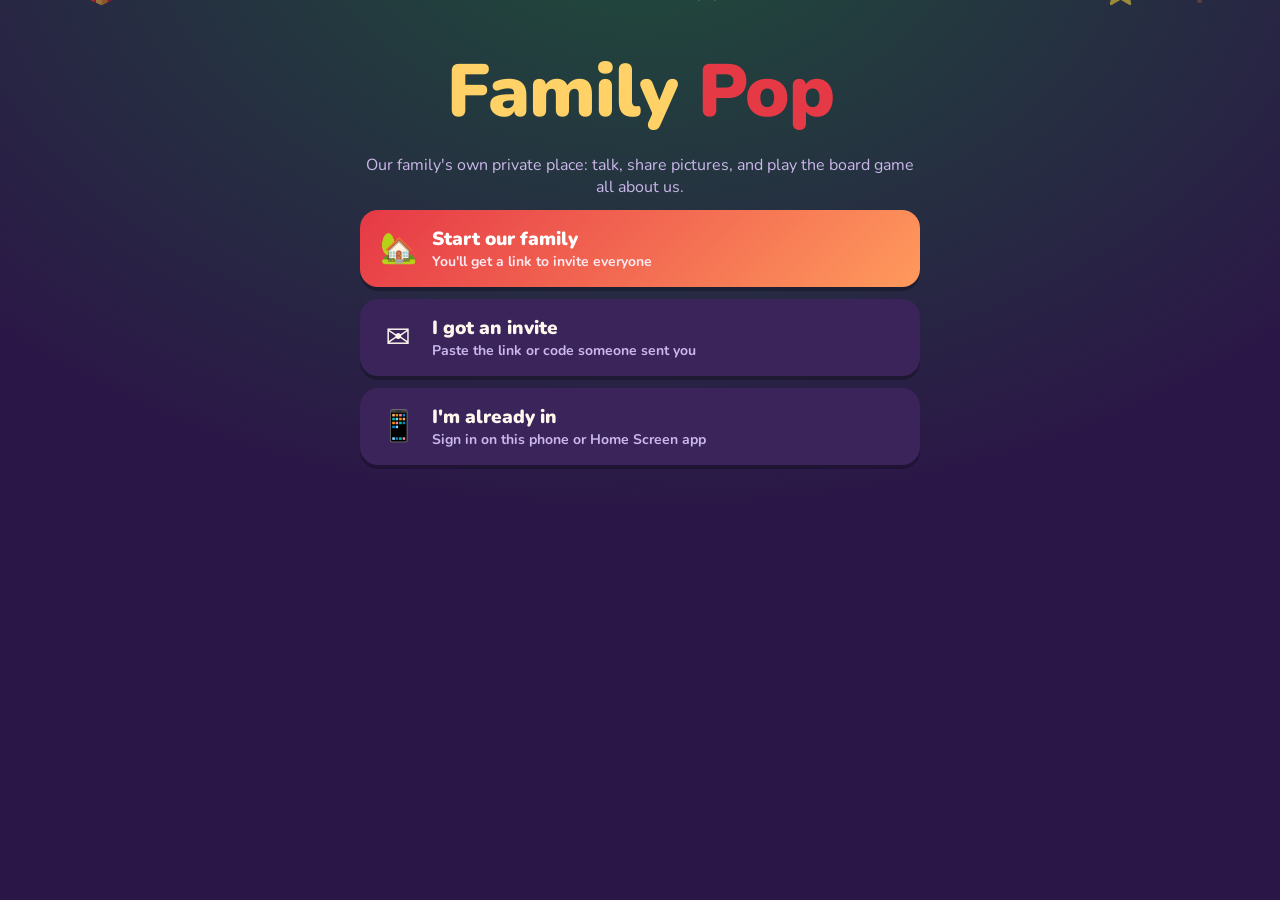
==== docs/index.html @ 68aac0bb "Old photo fixer: gentler color correction, white balance, spots yellowed black & white prints, B&W s" ====
<!doctype html>
<html lang="en">
<head>
<meta charset="utf-8">
<meta name="viewport" content="width=device-width,initial-scale=1,viewport-fit=cover,user-scalable=no">
<meta name="theme-color" content="#2b1747">
<meta name="apple-mobile-web-app-capable" content="yes">
<meta name="apple-mobile-web-app-status-bar-style" content="black-translucent">
<meta name="apple-mobile-web-app-title" content="Family Pop">
<title>Family Pop</title>
<link rel="apple-touch-icon" href="apple-touch-icon.png">
<link rel="manifest" href="manifest.json">
<link rel="stylesheet" href="https://fonts.googleapis.com/css2?family=Nunito:wght@600;800;900&display=swap">
<style>
/* Layout: phone app — screens above a fixed bottom tab bar; the board game is a 7x7 ring with the bubble stage in the middle */
:root{
  --bg:#2b1747; --bg2:#3d2266; --card:#47297a; --card2:#5a3596; --ink:#fff7ee; --dim:#cbb8ea; --line:rgba(255,255,255,.12);
  --pop:#ff5d9e; --teal:#3fd6c6; --sun:#ffc23d; --good:#43d17a; --bad:#ff5a5a;
  --sq:#fff4e6; --sqInk:#2b1747;
  --gTownA:#4fb3ff; --gFamA:#ff8a3d; --gTownB:#8f6bff; --gFamB:#ff5d9e; --gHome:#43d17a;
  --font:"Nunito",ui-rounded,system-ui,sans-serif; --navH:64px; color-scheme:dark;
}
*{box-sizing:border-box;-webkit-tap-highlight-color:transparent}
html,body{margin:0;height:100%;background:var(--bg);color:var(--ink);font-family:var(--font);overflow:hidden}
body{background:radial-gradient(900px 600px at 50% -10%,var(--bg2),var(--bg));-webkit-user-select:none;user-select:none}
button{font:inherit;color:inherit;border:0;cursor:pointer}
input,textarea,select{font:inherit;color:var(--ink);background:rgba(0,0,0,.25);border:2px solid var(--line);border-radius:12px;padding:12px;width:100%;font-size:17px;-webkit-user-select:text;user-select:text}
textarea{resize:vertical;min-height:70px}
input:focus,textarea:focus,select:focus{outline:3px solid var(--teal);outline-offset:1px}
.screen{position:absolute;inset:0;display:none;flex-direction:column;align-items:center;overflow-y:auto;-webkit-overflow-scrolling:touch;
  padding:max(14px,env(safe-area-inset-top)) 14px calc(var(--navH) + max(14px,env(safe-area-inset-bottom)))}
.screen.on{display:flex}
.screen.nonav{padding-bottom:max(16px,env(safe-area-inset-bottom))}
.wrap{width:100%;max-width:560px;display:flex;flex-direction:column;gap:12px}
h1,h2,h3{margin:0;line-height:1.15}
.title{font-size:26px;font-weight:900;display:flex;align-items:center;justify-content:space-between;gap:8px}
.title small{font-size:14px;color:var(--dim);font-weight:800}
.logo{font-size:clamp(46px,14vw,74px);font-weight:900;text-align:center;letter-spacing:-1px;margin-top:3vh}
.logo .f{color:var(--sun)} .logo .p{color:var(--pop);display:inline-block;animation:bob 2.4s ease-in-out infinite}
@keyframes bob{50%{transform:translateY(-6px) rotate(-3deg)}}
.tag{text-align:center;color:var(--dim)}
.big{width:100%;display:flex;align-items:center;gap:14px;text-align:left;background:var(--card);border-radius:18px;padding:16px 18px;font-weight:900;font-size:19px;box-shadow:0 4px 0 rgba(0,0,0,.25)}
.big .ico{font-size:30px;width:40px;text-align:center}
.big small{display:block;font-weight:700;color:var(--dim);font-size:14px}
.big.main{background:linear-gradient(135deg,var(--pop),#ff9a5d);color:#fff} .big.main small{color:#ffe9f1}
.btn{width:100%;padding:15px;border-radius:16px;font-weight:900;font-size:18px;background:linear-gradient(135deg,var(--pop),#ff9a5d);color:#fff;box-shadow:0 4px 0 rgba(0,0,0,.25)}
.btn.ghost{background:var(--card);color:var(--ink)}
.btn.small{padding:9px 14px;font-size:15px;width:auto;box-shadow:none}
.btn:disabled{opacity:.45}
.btn:active,.big:active{transform:translateY(2px)}
.card{background:var(--card);border-radius:18px;padding:14px 16px}
.card h3{font-size:13px;letter-spacing:.08em;text-transform:uppercase;color:var(--dim);margin-bottom:8px}
.dim{color:var(--dim)} .small{font-size:14px}
.row{display:flex;gap:10px;flex-wrap:wrap;align-items:center}
label.f{display:flex;flex-direction:column;gap:6px;font-weight:800;text-align:left}
label.f small{color:var(--dim);font-weight:700}
.chk{display:flex;align-items:flex-start;gap:10px;font-weight:800;text-align:left}
.chk input{width:24px;height:24px;flex:none;margin-top:2px}
.pieces{display:grid;grid-template-columns:repeat(6,1fr);gap:8px}
.pieces button{font-size:28px;background:rgba(0,0,0,.2);border-radius:12px;padding:8px 0;border:2px solid transparent;position:relative}
.pieces button.on{border-color:var(--sun);background:rgba(255,194,61,.18)}
.pieces button.lock{opacity:.35}
.badge[hidden]{display:none!important}
.badge{display:inline-grid;place-items:center;min-width:20px;height:20px;padding:0 6px;border-radius:99px;background:var(--pop);color:#fff;font-size:12px;font-weight:900}

/* bottom tabs */
.nav{position:fixed;left:0;right:0;bottom:0;z-index:30;display:none;background:rgba(28,15,48,.96);border-top:1px solid var(--line);
  padding:6px 4px max(6px,env(safe-area-inset-bottom));justify-content:space-around;-webkit-backdrop-filter:blur(10px);backdrop-filter:blur(10px)}
.nav.on{display:flex}
.nav button{background:none;display:flex;flex-direction:column;align-items:center;gap:1px;font-size:11px;font-weight:900;color:var(--dim);padding:4px 6px;position:relative;min-width:52px}
.nav button .i{font-size:22px;line-height:1.1}
.nav button.on{color:var(--sun)}
.nav button .badge{position:absolute;top:-2px;right:2px;height:17px;min-width:17px;font-size:11px}

/* feed */
.compose{display:flex;flex-direction:column;gap:8px}
.post{background:var(--card);border-radius:18px;padding:12px 14px;display:flex;flex-direction:column;gap:8px}
.bday{background:linear-gradient(135deg,#ff5d9e,#ffc23d);color:#2b1747;border-radius:18px;padding:14px 16px;display:flex;flex-direction:column;gap:8px;text-align:center;box-shadow:0 6px 18px rgba(0,0,0,.3)}
.bday b{font-size:22px}
.bday .row{justify-content:center}
.bday .btn{background:#2b1747;color:#fff}
.overlay{position:fixed;inset:0;z-index:55;background:var(--bg);display:none;flex-direction:column}
.overlay.on{display:flex}
.overlay .bar{display:flex;align-items:center;gap:10px;padding:max(10px,env(safe-area-inset-top)) 12px 10px;background:var(--bg2)}
.overlay .bar b{flex:1;font-size:18px}
#mapEl{flex:1}
#bookView{overflow-y:auto;background:#fffaf2;color:#2b1747}
#bookView .bar{color:var(--ink);position:sticky;top:0;z-index:2}
#bookBody{max-width:760px;margin:0 auto;padding:16px}
.bk{padding:22px 4px;border-bottom:2px dashed #e7d9c5;page-break-inside:avoid}
.bk h1{font-size:46px;margin:6px 0} .bk h2{font-size:26px;margin-bottom:10px}
.bk.cover{text-align:center;padding:60px 0;page-break-after:always}
.bk p{line-height:1.5;margin:6px 0}
.bkgrid{display:grid;grid-template-columns:repeat(auto-fill,minmax(130px,1fr));gap:12px;text-align:center}
.bkpics{display:grid;grid-template-columns:repeat(auto-fill,minmax(220px,1fr));gap:14px}
.bkpics figure{margin:0;page-break-inside:avoid}.bkpics img{width:100%;aspect-ratio:4/3;object-fit:cover;border-radius:10px}.bkpics figcaption{font-size:14px;margin-top:4px}
#bookView .dim{color:#7a6a8e}
@media print{body>*:not(#bookView){display:none!important}#bookView{position:static;display:block!important;overflow:visible}#bookView .bar{display:none}html,body{overflow:visible;height:auto;background:#fff}}
#holidayFx{position:fixed;inset:0;pointer-events:none;z-index:1;overflow:hidden}
#holidayFx span{position:absolute;top:-30px;animation:fall 14s linear infinite;opacity:.55}
@keyframes fall{to{transform:translateY(110vh) rotate(360deg)}}
body[data-holiday="xmas"]{--pop:#e63946;--sun:#ffd166;--teal:#52b788;--card:#3a2459;--bg2:#1f4d3a}
body[data-holiday="thanks"]{--pop:#e07a2e;--sun:#ffc23d;--bg2:#5a3a1f}
body[data-holiday="fall"]{--pop:#ff7a1a;--bg2:#3d1f4d}
.daily{background:var(--card);border:2px solid var(--teal);border-radius:18px;padding:14px 16px;display:flex;flex-direction:column;gap:8px}
.daily .ans button{padding:11px;font-size:16px}
.mem{background:var(--card);border-radius:18px;padding:12px 14px;display:flex;flex-direction:column;gap:8px}
.champ{background:linear-gradient(135deg,#ffc23d,#ff8a3d);color:#2b1747;border-radius:18px;padding:12px 14px;display:flex;align-items:center;gap:12px;font-weight:900}
.champ .p{font-size:40px}
.grid{display:grid;grid-template-columns:repeat(auto-fill,minmax(110px,1fr));gap:4px}
.grid img{width:100%;aspect-ratio:1;object-fit:cover;border-radius:10px}
audio{width:220px;max-width:100%}
.rec{background:var(--bad)!important;animation:pulse 1s infinite}
@keyframes pulse{50%{opacity:.6}}
.kid{font-size:64px;background:var(--card);border-radius:22px;padding:14px 0}
.code{-webkit-user-select:all;user-select:all;letter-spacing:6px;font-size:40px;font-weight:900;color:var(--sun);text-align:center}
.soon{background:rgba(255,194,61,.15);border:2px dashed var(--sun);border-radius:14px;padding:10px 12px;font-weight:800;text-align:center}
.post.sys{background:rgba(255,255,255,.06);font-weight:800;color:var(--dim);font-size:15px}
.who{display:flex;align-items:center;gap:8px;font-weight:900}
.who .pc{font-size:24px}
.who small{color:var(--dim);font-weight:700;font-size:12px}
.post img.ph,.msg img.ph{width:100%;border-radius:14px;max-height:60vh;object-fit:cover;background:rgba(0,0,0,.2)}
.post .text{white-space:pre-wrap;word-break:break-word;line-height:1.4;-webkit-user-select:text;user-select:text}
.acts{display:flex;gap:6px;flex-wrap:wrap}
.acts button{background:rgba(0,0,0,.22);border-radius:99px;padding:7px 12px;font-weight:900;font-size:14px}
.acts button.on{background:rgba(255,93,158,.3)}
.cmts{display:flex;flex-direction:column;gap:4px;font-size:14px}
.cmts div{background:rgba(0,0,0,.18);border-radius:10px;padding:6px 10px}

/* chat */
#chat{padding-bottom:0}
.rooms{display:flex;gap:6px;overflow-x:auto;width:100%;max-width:560px;padding-bottom:6px;flex:none}
.rooms button{flex:none;background:var(--card);border-radius:99px;padding:8px 12px;font-weight:900;font-size:14px;display:flex;align-items:center;gap:6px}
.rooms button.on{background:var(--pop);color:#fff}
.msgs{flex:1;width:100%;max-width:560px;overflow-y:auto;display:flex;flex-direction:column;gap:6px;padding:6px 2px}
.msg{max-width:82%;align-self:flex-start;display:flex;gap:6px;align-items:flex-end}
.msg .bub2{background:var(--card);border-radius:16px 16px 16px 4px;padding:8px 12px;-webkit-user-select:text;user-select:text;word-break:break-word;white-space:pre-wrap}
.msg.me{align-self:flex-end;flex-direction:row-reverse}
.msg.me .bub2{background:linear-gradient(135deg,var(--pop),#ff7a8a);border-radius:16px 16px 4px 16px}
.msg .nm{font-size:11px;color:var(--dim);font-weight:900;margin-bottom:2px}
.msg .pc{font-size:20px}
.chatbar{width:100%;max-width:560px;display:flex;gap:6px;align-items:flex-end;padding:8px 0 calc(var(--navH) + max(8px,env(safe-area-inset-bottom)));flex:none}
.chatbar textarea{min-height:44px;max-height:120px;padding:10px 12px;border-radius:22px}
.chatbar button{flex:none;width:46px;height:46px;border-radius:50%;background:var(--card);font-size:20px}
.chatbar button.send{background:var(--pop)}
.tip{font-size:12px;color:var(--dim);text-align:center;padding:2px 8px}

/* board */
#game{padding-top:max(8px,env(safe-area-inset-top))}
.hud{width:100%;max-width:560px;display:flex;align-items:center;justify-content:space-between;gap:8px;margin-bottom:8px}
.pill{background:var(--card);border-radius:99px;padding:7px 12px;font-weight:900;font-size:14px}
.iconbtn{background:var(--card);border-radius:12px;width:40px;height:40px;font-size:18px;display:grid;place-items:center;position:relative}
.boardWrap{width:min(96vw,58vh,560px);aspect-ratio:1;position:relative}
.board{position:absolute;inset:0;display:grid;grid-template-columns:repeat(7,1fr);grid-template-rows:repeat(7,1fr);gap:2px;background:#1c0f30;border-radius:14px;padding:3px}
.sq{background:var(--sq);color:var(--sqInk);border-radius:6px;position:relative;overflow:hidden;display:flex;flex-direction:column;align-items:center;justify-content:center;
  font-size:clamp(7px,1.9vw,10.5px);font-weight:900;text-align:center;line-height:1.05;padding:2px;cursor:pointer}
.sq .band{position:absolute;left:0;right:0;top:0;height:18%}
.sq .ic{font-size:clamp(13px,4vw,22px);line-height:1}
.sq .nm{margin-top:1px;max-height:2.2em;overflow:hidden;word-break:break-word}
.sq.corner{background:#ffe08a}
.sq.photo{background-size:cover;background-position:center;color:#fff;text-shadow:0 1px 3px #000,0 0 6px #000}
.sq .own{position:absolute;bottom:2px;right:2px;font-size:clamp(9px,2.6vw,14px)}
.sq.lit{outline:3px solid var(--sun);outline-offset:-3px;z-index:2}
.toks{position:absolute;left:1px;bottom:0;display:flex;flex-wrap:wrap;font-size:clamp(11px,3.4vw,19px);line-height:1;z-index:3;filter:drop-shadow(0 1px 1px rgba(0,0,0,.6))}
.mid{grid-column:2/7;grid-row:2/7;border-radius:10px;background:radial-gradient(circle at 50% 40%,#5a3596,#2b1747);display:flex;flex-direction:column;align-items:center;justify-content:center;gap:6px;padding:6px;text-align:center;position:relative;overflow:hidden}
.mid .whoT{font-size:clamp(15px,4.4vw,22px);font-weight:900}
.mid .hint{font-size:clamp(12px,3.2vw,15px);color:var(--dim);font-weight:800}
.bubbles{display:flex;align-items:flex-end;justify-content:center;gap:clamp(8px,3vw,18px);margin:4px 0}
.bub{border-radius:50%;display:grid;place-items:center;font-weight:900;color:#fff;cursor:pointer;
  background:radial-gradient(circle at 32% 28%,rgba(255,255,255,.95) 0 10%,rgba(255,255,255,.25) 11% 45%,rgba(255,93,158,.35) 70%,rgba(255,255,255,.5) 100%);
  border:2px solid rgba(255,255,255,.7);box-shadow:0 6px 16px rgba(0,0,0,.35);animation:float 3s ease-in-out infinite;text-shadow:0 1px 3px rgba(0,0,0,.6)}
.bub small{display:block;font-size:.42em;font-weight:800;margin-top:-2px}
.bub:nth-child(2){animation-delay:-1s} .bub:nth-child(3){animation-delay:-2s}
@keyframes float{50%{transform:translateY(-8px)}}
.bub.popped{animation:popOut .35s forwards}
@keyframes popOut{40%{transform:scale(1.25)}100%{transform:scale(1.6);opacity:0}}
.players{width:100%;max-width:560px;display:grid;grid-template-columns:repeat(auto-fill,minmax(120px,1fr));gap:6px;margin-top:8px}
.pl{background:var(--card);border-radius:12px;padding:6px 8px;display:flex;align-items:center;gap:6px;font-weight:900;font-size:13px;border:2px solid transparent;min-width:0}
.pl.cur{border-color:var(--sun)}
.pl .p{font-size:22px} .pl .t{min-width:0;flex:1}
.pl .t div{white-space:nowrap;overflow:hidden;text-overflow:ellipsis}
.pl .c{color:var(--sun)} .pl .fp{font-size:11px;color:var(--teal)}
.log{width:100%;max-width:560px;color:var(--dim);font-size:13px;font-weight:700;text-align:center;min-height:18px;margin-top:6px}
.tapzone{position:relative;width:100%;height:46vh;max-height:340px;background:rgba(0,0,0,.25);border-radius:16px;overflow:hidden}
.tapzone .tb{position:absolute;width:56px;height:56px;border-radius:50%;background:radial-gradient(circle at 32% 28%,#fff 0 12%,rgba(255,93,158,.6) 60%,rgba(255,255,255,.7));border:2px solid #fff;cursor:pointer}

/* popups */
.modal{position:fixed;inset:0;background:rgba(10,4,20,.72);display:none;place-items:center;z-index:50;padding:14px}
.modal.on{display:grid}
.sheet{background:var(--card2);border-radius:22px;padding:18px;width:min(100%,460px);max-height:90vh;overflow-y:auto;display:flex;flex-direction:column;gap:12px;text-align:center;box-shadow:0 20px 50px rgba(0,0,0,.5)}
.sheet h2{font-size:24px}
.cat{display:inline-block;align-self:center;background:rgba(0,0,0,.25);border-radius:99px;padding:5px 12px;font-size:13px;font-weight:900;letter-spacing:.06em;text-transform:uppercase;color:var(--teal)}
.qtext{font-size:21px;font-weight:900;line-height:1.3}
.qphoto{max-width:100%;max-height:36vh;border-radius:14px;align-self:center}
.ans{display:flex;flex-direction:column;gap:8px}
.ans button{background:var(--card);border-radius:14px;padding:14px;font-size:18px;font-weight:900;border:3px solid transparent}
.ans button.right{border-color:var(--good);background:rgba(67,209,122,.25)}
.ans button.wrong{border-color:var(--bad);background:rgba(255,90,90,.2)}
.timer{height:8px;background:rgba(0,0,0,.3);border-radius:9px;overflow:hidden}
.timer i{display:block;height:100%;background:linear-gradient(90deg,var(--sun),var(--pop));width:100%}
.bigmoji{font-size:62px;line-height:1}
.money{font-size:40px;font-weight:900;color:var(--sun)}
.sqphoto{width:100%;max-height:30vh;object-fit:cover;border-radius:14px}
.toast{position:fixed;left:50%;bottom:calc(var(--navH) + 16px);transform:translateX(-50%) translateY(200px);background:#000d;padding:12px 16px;border-radius:14px;font-weight:900;z-index:70;transition:transform .3s;max-width:92vw;text-align:center}
.toast.on{transform:translateX(-50%) translateY(0)}
.particle{position:fixed;width:9px;height:9px;border-radius:50%;pointer-events:none;z-index:80}
.list{display:flex;flex-direction:column;gap:8px}
.li{display:flex;align-items:center;gap:10px;background:var(--card);border-radius:14px;padding:10px 12px;text-align:left}
.li .p{font-size:28px;flex:none}
.li .n{flex:1;min-width:0;font-weight:900}
.li .n small{display:block;color:var(--dim);font-weight:700;font-size:13px}
.li img{width:52px;height:52px;object-fit:cover;border-radius:10px;flex:none}
.shelf{display:grid;grid-template-columns:1fr 1fr;gap:10px}
.game{background:var(--card);border-radius:18px;padding:14px;text-align:left;display:flex;flex-direction:column;gap:4px;min-height:130px}
.game .gi{font-size:40px}
.game b{font-size:17px}
.game small{color:var(--dim);font-weight:700;font-size:13px}
.game .earn{color:var(--sun);font-weight:900;font-size:13px;margin-top:auto}
.frame{position:fixed;inset:0;z-index:60;background:#000;display:none;flex-direction:column}
.frame.on{display:flex}
.frame .bar{display:flex;align-items:center;gap:10px;padding:max(8px,env(safe-area-inset-top)) 10px 8px;background:var(--bg)}
.frame .bar b{flex:1}
.frame iframe{flex:1;border:0;width:100%;background:#000}
.bankbig{text-align:center;padding:18px}
.split{display:grid;grid-template-columns:1fr 1fr;gap:8px}
@media (prefers-reduced-motion:reduce){.bub,.logo .p{animation:none}}
body.big .screen:not(#game) .wrap,body.big #msgs,body.big .chatbar,body.big #modal .sheet{zoom:1.22}
body.big #nav{zoom:1.12}
.post.sys.recap{white-space:pre-line;color:var(--ink);font-size:16px;line-height:1.5}
.post.remember{background:linear-gradient(180deg,rgba(255,214,140,.12),rgba(255,255,255,.04));border:1px solid rgba(255,214,140,.35)}
.post.remember .text{font-weight:800;line-height:1.45}
.hand{display:flex;gap:10px;align-items:flex-start}.hand .t{flex:1;min-width:0}
.tboard .li b{min-width:28px;display:inline-block}
.fix{position:relative;border-radius:14px;overflow:hidden;touch-action:none;user-select:none}.fix img{display:block;width:100%}
.fix .aft{position:absolute;inset:0;overflow:hidden;border-right:3px solid #fff}.fix .aft img{width:auto;height:100%;max-width:none}
.fix .lbl{position:absolute;top:8px;padding:2px 8px;border-radius:8px;background:rgba(0,0,0,.55);color:#fff;font-weight:900;font-size:13px}
</style>
</head>
<body>

<!-- WELCOME (no family on this phone yet) -->
<section class="screen nonav" id="welcome"><div class="wrap">
  <div class="logo"><span class="f">Family</span> <span class="p">Pop</span></div>
  <div class="tag">Our family's own private place: talk, share pictures, and play the board game all about us.</div>
  <div class="card" id="wSignIn" style="display:none;text-align:center;flex-direction:column;gap:10px">
    <b style="font-size:21px">📲 Sign in to Family Pop</b>
    <div>Text this code to anyone in the family:</div>
    <div class="code" id="wDevCode">· · ·</div>
    <button class="btn ghost" id="wDevCopy">📋 Copy code</button>
    <div class="dim small">They open Family Pop → <b>Family</b> → <b>📲 Let a phone in</b>, and type it. This screen will sign you in by itself.</div>
    <details><summary class="small dim">Got a code from Family Pop instead?</summary>
      <input id="wHomeCode" maxlength="10" placeholder="Code" style="text-transform:uppercase;letter-spacing:4px;text-align:center;font-size:24px;margin-top:8px" autocapitalize="characters">
      <button class="btn ghost" id="wHomePaste">📋 Paste code</button><button class="btn" id="wHomeGo">Sign me in</button></details>
  </div>
  <div class="dim small" id="wNewHdr" style="display:none;text-align:center;margin-top:6px">New to Family Pop?</div>
  <button class="big main" id="wStart"><span class="ico">🏡</span><div>Start our family<small>You'll get a link to invite everyone</small></div></button>
  <button class="big" id="wJoin"><span class="ico">✉️</span><div>I got an invite<small>Paste the link or code someone sent you</small></div></button>
  <button class="big" id="wRelink"><span class="ico">📱</span><div>I'm already in<small>Sign in on this phone or Home Screen app</small></div></button>
</div></section>

<!-- WAITING FOR APPROVAL -->
<section class="screen nonav" id="pending"><div class="wrap" style="text-align:center;margin-top:12vh">
  <div class="bigmoji">💐</div><h2 id="pendTitle">Almost in!</h2>
  <div class="dim" id="pendText">Someone in the family needs to say yes first. This page will open by itself when they do.</div>
  <button class="btn ghost" id="pendCheck">Check again</button>
</div></section>

<!-- HOME FEED -->
<section class="screen" id="home"><div class="wrap">
  <div class="title"><span id="famName">Our Family</span><small id="onlineDot"></small></div>
  <div class="card compose">
    <textarea id="postText" placeholder="Share something with the family…" maxlength="2000"></textarea>
    <img id="postPrev" class="sqphoto" hidden alt="">
    <div class="row"><button class="btn small ghost" id="postPhoto">📷 Photos</button><span style="flex:1"></span><button class="btn small" id="postGo">Post</button></div>
  </div>
  <div id="homeScreenBox"></div>
  <div id="alertBox"></div>
  <div id="holidayBox"></div>
  <div id="rememberBox"></div>
  <div id="champBox"></div>
  <div id="bdayBox" class="list"></div>
  <div id="dailyBox"></div>
  <div id="grandmaBox"></div>
  <div id="dinnerBox"></div>
  <div id="memBox"></div>
  <div id="handBox"></div>
  <div id="prayerBox"></div>
  <div id="feed" class="list"></div>
</div></section>

<!-- CHAT -->
<section class="screen" id="chat">
  <div class="rooms" id="rooms"></div>
  <div class="tip" id="chatTip"></div>
  <div class="msgs" id="msgs"></div>
  <div class="chatbar"><button id="chatPhoto" aria-label="Send a photo">📷</button><button id="chatMic" aria-label="Record a voice message">🎤</button><textarea id="chatText" rows="1" placeholder="Message" maxlength="1000"></textarea><button class="send" id="chatSend" aria-label="Send">➤</button></div>
</section>

<!-- PLAY -->
<section class="screen" id="play"><div class="wrap">
  <div class="title">🎲 Family Pop</div>
  <button class="big main" id="pNew"><span class="ico">🫧</span><div>New game<small>On everyone's phones, or pass this phone around</small></div></button>
  <div class="card"><h3>Your games</h3><div class="list" id="gameList"></div></div>
  <div class="card"><h3>📊 Family Feud</h3><div class="dim small" style="margin-bottom:8px">Everybody answers a question, then everyone tries to guess the family's top answers.</div><button class="btn small" id="feudNew">+ New question</button><div class="list" id="feudList" style="margin-top:10px"></div></div>
  <button class="big" id="pKids"><span class="ico">👶</span><div>Grandkids mode<small>Easy picture game for little ones, read out loud</small></div></button>
  <button class="big" id="pHow"><span class="ico">❓</span><div>How to play</div></button>
</div></section>

<!-- GAMES SHELF -->
<section class="screen" id="games"><div class="wrap">
  <div class="title">🕹️ Games <small>Every game pays Pop Bucks</small></div>
  <div id="tourneyBox"></div>
  <div class="shelf" id="shelf"></div>
  <div class="dim small" style="text-align:center">Pop Bucks from games go straight into your family bank, up to a daily limit per game.</div>
</div></section>

<!-- BANK -->
<section class="screen" id="bank"><div class="wrap">
  <div class="title">🏦 Family Bank</div>
  <div class="card bankbig"><div class="dim">Your Pop Bucks</div><div class="money" id="myBucks">0</div><div id="myPasses" class="dim"></div></div>
  <div class="split"><button class="btn" id="bGive">🎁 Give</button><button class="btn ghost" id="bPic">📸 My picture square</button></div>
  <div class="card"><h3>Spend Pop Bucks</h3><div class="list" id="shop"></div></div>
  <div class="card"><h3>Everybody's accounts</h3><div class="list" id="accounts"></div></div>
  <div class="card"><h3>🥇 Champion of the month</h3><div class="dim small" style="margin-bottom:8px">Points for playing, winning, and right answers. The month's champion gets 300 Pop Bucks, their picture welcomes everyone, and a <b>real 3D-printed game piece</b>.</div><div class="list" id="monthList"></div></div>
  <div class="card"><h3>🏆 Bragging rights</h3><div class="list" id="brag"></div></div>
</div></section>

<!-- FAMILY -->
<section class="screen" id="family"><div class="wrap">
  <div class="title">👨‍👩‍👧 Family</div>
  <div id="pendingBox"></div>
  <button class="btn" id="fInvite">✉️ Invite someone</button>
  <div class="split"><button class="btn ghost" id="fMap">🗺️ Family map</button><button class="btn ghost" id="fBook">📖 Our yearbook</button></div>
  <button class="btn ghost" id="fFix">🪄 Fix up an old photo</button>
  <div class="card"><h3>Everyone</h3><div class="list" id="memberList"></div></div>
  <div class="card"><h3>🌳 Mom's family tree</h3><div class="dim small" style="margin-bottom:8px">Mom's side of the family. Everyone can add who they know, and it all turns into "Way Back When" questions.</div><button class="btn small" id="fAddTree">+ Add someone</button><div id="treeImport" style="margin-top:6px"></div><div class="list" id="treeList" style="margin-top:10px"></div></div>
  <div class="card"><h3>🍲 Recipe box</h3><button class="btn small" id="fAddRecipe">+ Add a recipe</button><div class="list" id="recipeList" style="margin-top:10px"></div></div>
  <div class="card"><h3>📖 Family Book</h3><div class="dim small" style="margin-bottom:8px">Memories and photos that turn into game questions.</div><button class="btn small" id="fAddMem">+ Add a memory</button><div class="list" id="bookList" style="margin-top:10px"></div></div>
  <div class="card"><h3>Me</h3><div class="list"><button class="li" id="fEditMe"><span class="p" id="mePiece">🫧</span><span class="n" id="meName">Me<small>Edit my piece and trivia answers</small></span>›</button>
    <button class="li" id="fHomeScreen"><span class="p">📲</span><span class="n">Put Family Pop on my Home Screen<small>Opens like an app, already signed in</small></span>›</button>
    <button class="li" id="fAlerts"><span class="p">🔔</span><span class="n" id="fAlertsTxt">Phone alerts<small>Off</small></span>›</button>
    <button class="li" id="fBig"><span class="p">🔍</span><span class="n" id="fBigTxt">Bigger text<small>Off</small></span>›</button>
    <button class="li" id="fLetIn"><span class="p">📲</span><span class="n">Let a phone in<small>Someone sees a sign-in code? Type it here</small></span>›</button>
    <button class="li" id="fRelink"><span class="p">📱</span><span class="n">Use Family Pop on another phone<small>Get a one-time code</small></span>›</button></div></div>
  <div class="card" id="adminCard"><h3>Family settings</h3><label class="chk"><input type="checkbox" id="setApproval"> <span>New people need a yes first<br><small class="dim">From someone marked as an approver below</small></span></label>
    <button class="btn small ghost" id="fNewCode" style="margin-top:10px">Make a new invite link (old ones stop working)</button></div>
</div></section>

<!-- BOARD GAME -->
<section class="screen nonav" id="game">
  <div class="hud">
    <button class="iconbtn" id="gMenu" aria-label="Menu">☰</button>
    <div class="pill" id="roundPill">Round 1</div>
    <div class="pill" id="potPill">🥧 0</div>
    <button class="iconbtn" id="gChat" aria-label="Chat">💬<span class="badge" id="gChatBadge" style="position:absolute;top:-4px;right:-4px;display:none">!</span></button>
  </div>
  <div class="boardWrap"><div class="board" id="board"></div></div>
  <div class="players" id="players"></div>
  <div class="log" id="log"></div>
</section>

<div id="holidayFx" aria-hidden="true"></div>
<div class="overlay" id="mapView"><div class="bar"><button class="btn small ghost" id="mapClose">✕ Back</button><b>🗺️ Where our family comes from</b></div><div id="mapEl"></div></div>
<div class="overlay" id="bookView"><div class="bar"><button class="btn small ghost" id="bookClose">✕ Back</button><b>📖 Our yearbook</b><button class="btn small" id="bookPrint">🖨️ Print or save PDF</button></div><div id="bookBody"></div></div>
<nav class="nav" id="nav">
  <button data-t="home" class="on"><span class="i">🏠</span>Home<span class="badge" id="nbHome" hidden></span></button>
  <button data-t="chat"><span class="i">💬</span>Chat<span class="badge" id="nbChat" hidden></span></button>
  <button data-t="play"><span class="i">🎲</span>Play<span class="badge" id="nbPlay" hidden></span></button>
  <button data-t="games"><span class="i">🕹️</span>Games</button>
  <button data-t="bank"><span class="i">🏦</span>Bank</button>
  <button data-t="family"><span class="i">👨‍👩‍👧</span>Family<span class="badge" id="nbFam" hidden></span></button>
</nav>

<div class="frame" id="frame"><div class="bar"><button class="btn small ghost" id="frameClose">✕ Back to Family Pop</button><b id="frameTitle"></b><span class="pill" id="frameEarn">🫧 +0</span></div><iframe id="frameIf" title="Game" allow="autoplay; fullscreen"></iframe></div>
<div class="modal" id="modal"><div class="sheet" id="sheet"></div></div>
<div class="toast" id="toast"></div>

<script>
(()=>{
"use strict";
const API="https://family-pop.henryai.workers.dev/api";
const $=s=>document.querySelector(s), $$=s=>[...document.querySelectorAll(s)];
const wait=ms=>new Promise(r=>setTimeout(r,ms));
const esc=s=>String(s==null?"":s).replace(/[&<>"]/g,c=>({"&":"&amp;","<":"&lt;",">":"&gt;",'"':"&quot;"}[c]));
const rnd=a=>a[Math.floor(Math.random()*a.length)];
const shuffle=a=>{a=a.slice();for(let i=a.length-1;i>0;i--){const j=Math.floor(Math.random()*(i+1));[a[i],a[j]]=[a[j],a[i]]}return a};
const ls={get(k,d){try{const v=localStorage.getItem("fp2_"+k);return v==null?d:JSON.parse(v)}catch(e){return d}},set(k,v){try{localStorage.setItem("fp2_"+k,JSON.stringify(v))}catch(e){}}};
const ago=ts=>{const s=(Date.now()-ts)/1000;if(s<60)return"just now";if(s<3600)return Math.floor(s/60)+"m ago";if(s<86400)return Math.floor(s/3600)+"h ago";return new Date(ts).toLocaleDateString(undefined,{month:"short",day:"numeric"})};

/* ================= session + server ================= */
let SES=ls.get("session",null);   // {fid,memberId,token}
let S=null;                        // latest family snapshot
async function api(path,body){
  const r=await fetch(API+path,{method:body?"POST":"GET",headers:Object.assign({"content-type":"application/json"},SES?{"x-fp-token":SES.token}:{}),body:body?JSON.stringify(body):undefined});
  let d={};try{d=await r.json()}catch(e){}
  if(!r.ok){const err=new Error(d.error||"Something went wrong. Check your internet.");err.status=r.status;throw err}
  return d;
}
const act=(action,extra)=>api(`/f/${SES.fid}/do`,Object.assign({action},extra||{}));
const photoURL=id=>id?`${API}/f/${SES.fid}/photo/${id}?t=${SES.token}`:"";
const meId=()=>SES&&SES.memberId;
const mem=id=>S&&S.members.find(m=>m.id===id);
let refreshT=null;
async function refresh(){
  try{const d=await api(`/f/${SES.fid}/me`);S=d;ls.set("cache",d);
    if(d.pending){showScreen("pending");$("#pendTitle").textContent=`Almost in, ${d.me.name}!`;return}
    renderAll();
  }catch(e){if(e.status===401){toast("This phone isn't in the family anymore");ls.set("session",null);SES=null;showScreen("welcome")}else if(!S)toast(e.message)}
}
const refreshSoon=()=>{clearTimeout(refreshT);refreshT=setTimeout(refresh,250)};
let WS=null,wsTries=0;
function connect(){
  if(!SES)return;try{WS&&WS.close()}catch(e){}
  WS=new WebSocket(API.replace("https","wss")+`/f/${SES.fid}/ws?t=${SES.token}`);
  WS.onopen=()=>{wsTries=0;$("#onlineDot").textContent="● live"};
  WS.onclose=()=>{$("#onlineDot").textContent="";setTimeout(connect,Math.min(30000,1000*2**(wsTries++)))};
  WS.onmessage=e=>{if(e.data==="pong")return;let m;try{m=JSON.parse(e.data)}catch(x){return}
    if(m.type==="chat"&&S){S.chat.push(m.data);renderChat(true);if(GAME&&$("#game").classList.contains("on")&&m.data.from!==meId())$("#gChatBadge").style.display="";if(m.data.from!==meId())buzz(10)}
    else if(m.type==="game"){onGameEvent(m.data);refreshSoon()}
    else if(m.type==="pending"){toast(`${m.data.piece} ${esc(m.data.name)} wants to join. Check Family.`);refreshSoon()}
    else refreshSoon()};
}
setInterval(()=>{try{WS&&WS.readyState===1&&WS.send("ping")}catch(e){}},25000);
document.addEventListener("visibilitychange",()=>{if(!document.hidden&&SES){refresh();if(!WS||WS.readyState>1)connect()}});

/* ================= little helpers ================= */
let AC;function tone(f,d=.08,type="sine",v=.12,when=0){try{AC=AC||new (window.AudioContext||window.webkitAudioContext)();if(AC.state==="suspended")AC.resume();
  const o=AC.createOscillator(),g=AC.createGain(),t=AC.currentTime+when;o.type=type;o.frequency.setValueAtTime(f,t);g.gain.setValueAtTime(v,t);
  g.gain.exponentialRampToValueAtTime(.001,t+d);o.connect(g).connect(AC.destination);o.start(t);o.stop(t+d+.02)}catch(e){}}
const sfx={pop:()=>{tone(900,.12,"sine",.3);for(let i=0;i<8;i++)tone(900+Math.random()*1400,.03,"square",.04,.08+Math.random()*.25)},step:i=>tone(420+i*30,.05,"triangle",.07),
  right:()=>[523,659,784,1046].forEach((f,i)=>tone(f,.14,"triangle",.12,i*.07)),wrong:()=>tone(170,.22,"sawtooth",.06),cash:()=>[1046,1318].forEach((f,i)=>tone(f,.1,"triangle",.1,i*.06)),
  pay:()=>[392,330].forEach((f,i)=>tone(f,.12,"triangle",.08,i*.08)),fan:()=>[523,659,784,1046,784,1046,1318].forEach((f,i)=>tone(f,.2,"triangle",.12,i*.09))};
const TAURI=window.__TAURI__&&window.__TAURI__.core;
function buzz(n){if(TAURI){TAURI.invoke("plugin:haptics|impact_feedback",{style:n>40?"heavy":n>20?"medium":"light"}).catch(()=>{});return}if(navigator.vibrate)try{navigator.vibrate(n)}catch(e){}}
function burst(x,y,n=24){const c=["#ffc23d","#ff5d9e","#3fd6c6","#ffffff","#8f6bff"];for(let i=0;i<n;i++){const p=document.createElement("div");p.className="particle";p.style.left=x+"px";p.style.top=y+"px";p.style.background=c[i%c.length];document.body.appendChild(p);const a=Math.random()*6.28,d=50+Math.random()*120;
  p.animate([{transform:"translate(0,0)",opacity:1},{transform:`translate(${Math.cos(a)*d}px,${Math.sin(a)*d+50}px)`,opacity:0}],{duration:700+Math.random()*400,easing:"cubic-bezier(.2,.8,.4,1)"}).onfinish=()=>p.remove()}}
let toastT;function toast(m){const t=$("#toast");t.innerHTML=m;t.classList.add("on");clearTimeout(toastT);toastT=setTimeout(()=>t.classList.remove("on"),2800)}
function sheet(html){$("#sheet").innerHTML=html;$("#modal").classList.add("on");$("#sheet").scrollTop=0}
function closeSheet(){$("#modal").classList.remove("on")}
function ask(html,buttons){return new Promise(res=>{sheet(html+'<div class="ans" id="askBtns"></div>');const box=$("#askBtns");
  buttons.forEach(([label,val,cls])=>{const b=document.createElement("button");b.innerHTML=label;if(cls)b.className=cls;b.onclick=()=>{closeSheet();res(val)};box.appendChild(b)})})}
function shrink(f,max){return new Promise(res=>{const r=new FileReader();r.onload=()=>{const img=new Image();img.onload=()=>{
    const s=Math.min(1,max/Math.max(img.width,img.height)),c=document.createElement("canvas");c.width=Math.round(img.width*s);c.height=Math.round(img.height*s);
    c.getContext("2d").drawImage(img,0,0,c.width,c.height);res(c.toDataURL("image/jpeg",.78))};img.onerror=()=>res(null);img.src=r.result};r.onerror=()=>res(null);r.readAsDataURL(f)})}
function pickPhoto(max=900){return new Promise(res=>{const i=document.createElement("input");i.type="file";i.accept="image/*";
  i.onchange=()=>{const f=i.files&&i.files[0];if(!f)return res(null);shrink(f,max).then(res)};i.click()})}
function pickPhotos(max=900,limit=8){return new Promise(res=>{const i=document.createElement("input");i.type="file";i.accept="image/*";i.multiple=true;
  i.onchange=async()=>{const fs=[...(i.files||[])].slice(0,limit);const out=[];for(const f of fs){const d=await shrink(f,max);if(d)out.push(d)}res(out)};i.click()})}
async function busy(btn,fn){if(btn)btn.disabled=true;try{return await fn()}catch(e){toast(esc(e.message))}finally{if(btn)btn.disabled=false}}
async function copyCode(code,btn){try{await navigator.clipboard.writeText(code);if(btn){btn.textContent="✓ Copied!";setTimeout(()=>{btn.textContent="📋 Copy code"},2000)}toast("Copied. Now open Family Pop on your Home Screen and tap Paste.")}
  catch(e){const r=document.createRange(),el=document.querySelector(".code");if(el){r.selectNodeContents(el);const sel=getSelection();sel.removeAllRanges();sel.addRange(r)}toast("Press and hold the code, then tap Copy")}}
function copyText(t){try{navigator.clipboard.writeText(t).then(()=>toast("Copied"),()=>prompt("Copy this:",t))}catch(e){prompt("Copy this:",t)}}
async function shareOut(text,photoId){ // send a family moment out to Facebook, groups, texts… through the phone's share menu
  try{const data={text};
    if(photoId&&navigator.canShare){const blob=await (await fetch(photoURL(photoId))).blob();const file=new File([blob],"family-pop.jpg",{type:blob.type||"image/jpeg"});if(navigator.canShare({files:[file]}))data.files=[file]}
    if(navigator.share){await navigator.share(data);return}
  }catch(e){if(e.name==="AbortError")return}
  copyText(text);toast("Copied. Paste it into Facebook or a text")}

/* ================= the world ================= */
const BASIC_PIECES=["🧁","🐢","🏎️","🚜","🫧","🐉","🌹","🦋","🐈","🐕","☕","🎸"];
const SHOP_PIECES=["🦄","👑","🎣","🏈","🌻","⭐","🦅","🐴","🚀","🍀","🎂","🦖"];
const BOTS=[{id:"bot1",name:"Granny Bot",piece:"👵",acc:.55,brave:.15,buy:.7},{id:"bot2",name:"Uncle Ace",piece:"🤠",acc:.72,brave:.45,buy:.85},{id:"bot3",name:"Shark",piece:"🦈",acc:.86,brave:.8,buy:.95}];
const CATS=["Way Back When","Favorites","Who's in the Picture?","Then & Now"];
const GROUPS={townA:{name:"Around Town",color:"var(--gTownA)"},famA:{name:"Family Places",color:"var(--gFamA)"},townB:{name:"Downtown",color:"var(--gTownB)"},famB:{name:"Family Places",color:"var(--gFamB)"},home:{name:"Homes",color:"var(--gHome)"}};
const BASE=[{t:"go",name:"GO",ic:"🫧"},{t:"home",slot:0,name:"House",ic:"🏡",g:"home",price:150},{t:"prop",name:"The Diner",ic:"🍔",g:"townA",price:100},{t:"fine",name:"Oops!",ic:"😬"},
 {t:"prop",name:"The Park",ic:"🌳",g:"townA",price:100},{t:"prop",name:"Ball Field",ic:"⚾",g:"townA",price:120},{t:"timeout",name:"Time Out",ic:"⏳"},{t:"prop",name:"Mom's Kitchen",ic:"🍳",g:"famA",price:140},
 {t:"lucky",name:"Lucky Bubble",ic:"🍀"},{t:"prop",name:"Grandma's Porch",ic:"🪑",g:"famA",price:140},{t:"prop",name:"The Back Yard",ic:"🌻",g:"famA",price:160},{t:"home",slot:1,name:"House",ic:"🏡",g:"home",price:150},
 {t:"pot",name:"Pie Pot",ic:"🥧"},{t:"prop",name:"Church",ic:"⛪",g:"townB",price:180},{t:"fine",name:"Oops!",ic:"😬"},{t:"prop",name:"The Lake",ic:"🛶",g:"townB",price:180},{t:"prop",name:"The Store",ic:"🛒",g:"townB",price:200},
 {t:"home",slot:2,name:"House",ic:"🏡",g:"home",price:150},{t:"gotimeout",name:"Go to Time Out",ic:"👉"},{t:"prop",name:"Race Track",ic:"🏁",g:"famB",price:220},{t:"challenge",name:"Challenge!",ic:"⚡"},
 {t:"prop",name:"The Old House",ic:"🏚️",g:"famB",price:240},{t:"fine",name:"Oops!",ic:"😬"},{t:"home",slot:3,name:"House",ic:"🏡",g:"home",price:150}];
const cellOf=i=>i<=6?[6,6-i]:i<=11?[6-(i-6),0]:i<=18?[0,i-12]:[i-18,6];
const FINES=[{k:"call",text:"Forgot to call your mom",sub:"Pay 50 Pop Bucks to Mom",amt:50},{k:"dish",text:"Left the dishes in the sink",sub:"Pay 25 into the Pie Pot",amt:25},
 {k:"thank",text:"Didn't say thank you",sub:"Pay 20 to the person before you",amt:20},{k:"pie",text:"Ate the last piece of pie",sub:"Pay 10 to everyone else",amt:10}];
const LUCKY=[{text:"Grandma slipped you some cash",cash:100},{text:"You found money in the couch cushions",cash:30},{text:"FREE PASS! It goes in your bank to keep",pass:1},
 {text:"It's your birthday! Everyone gives you 10",bday:10},{text:"Bake sale. Put 30 in the Pie Pot",cash:-30,toPot:true},{text:"You fixed the neighbor's mower. Collect 50",cash:50},
 {text:"Ride with family. Move ahead 3 spaces",move:3},{text:"FREE PASS! Somebody owed you one",pass:1}];
const STARTER=[
 {cat:"Way Back When",q:"What year did people first walk on the moon?",a:"1969",w:["1965","1972","1975"]},
 {cat:"Way Back When",q:"Which toy had parents fighting in store aisles in 1983?",a:"Cabbage Patch Kids",w:["Furby","Beanie Babies","Tickle Me Elmo"]},
 {cat:"Way Back When",q:"Which TV show had the Fonz?",a:"Happy Days",w:["M*A*S*H","Gilligan's Island","Cheers"]},
 {cat:"Way Back When",q:"Which singer was called the Man in Black, and was born in Arkansas?",a:"Johnny Cash",w:["Elvis Presley","Glen Campbell","Conway Twitty"]},
 {cat:"Way Back When",q:"Which president grew up in Hope and Hot Springs, Arkansas?",a:"Bill Clinton",w:["Jimmy Carter","Ronald Reagan","Lyndon Johnson"]},
 {cat:"Way Back When",q:"What year did Arkansas become a state?",a:"1836",w:["1812","1861","1907"]},
 {cat:"Way Back When",q:"Which Ford car came out in 1964 and became a legend?",a:"Mustang",w:["Model T","Thunderbird","Bronco"]},
 {cat:"Way Back When",q:"Which TV family lived at 1313 Mockingbird Lane?",a:"The Munsters",w:["The Brady Bunch","The Addams Family","The Waltons"]},
 {cat:"Way Back When",q:"What company made the video game Pong?",a:"Atari",w:["Nintendo","Sega","Sony"]},
 {cat:"Way Back When",q:"Hot Springs is famous for its...",a:"Bathhouses and hot springs",w:["Gold mines","Beaches","Ski slopes"]},
 {cat:"Way Back When",q:"What candy came in a dispenser with a character's head on top?",a:"PEZ",w:["Skittles","Tic Tac","Lemonheads"]},
 {cat:"Way Back When",q:"What year did the first iPhone come out?",a:"2007",w:["2001","2004","2010"]},
 {cat:"Then & Now",q:"THEN: a rotary phone on the kitchen wall. NOW:",a:"A smartphone in your pocket",w:["A fax machine","A pager","A CB radio"]},
 {cat:"Then & Now",q:"THEN: a paper road map in the glove box. NOW:",a:"GPS on your phone",w:["A compass","A phone book","A globe"]},
 {cat:"Then & Now",q:"THEN: a set of encyclopedias on the shelf. NOW:",a:"Searching the internet",w:["A dictionary","The newspaper","A library card"]},
 {cat:"Then & Now",q:"THEN: renting a VHS tape for Friday night. NOW:",a:"Streaming a movie",w:["Buying a DVD","Going to a drive-in","Waiting for TV reruns"]},
 {cat:"Then & Now",q:"THEN: a film camera and waiting a week for prints. NOW:",a:"Taking pictures on your phone",w:["A Polaroid","A camcorder","A sketchbook"]},
 {cat:"Then & Now",q:"THEN: writing a letter and buying a stamp. NOW:",a:"Sending a text",w:["Sending a telegram","Calling the operator","Writing a postcard"]},
 {cat:"Then & Now",q:"THEN: a cassette in a Walkman. NOW:",a:"Music on your phone",w:["A record player","An 8-track","A jukebox"]},
 {cat:"Then & Now",q:"THEN: a TV with rabbit ears and 4 channels. NOW:",a:"Hundreds of shows on demand",w:["Radio dramas","Black-and-white only","Slide projectors"]},
 {cat:"Favorites",q:"What's the most popular pie for Thanksgiving in America?",a:"Pumpkin",w:["Cherry","Key lime","Lemon meringue"]},
 {cat:"Favorites",q:"What's the most popular ice cream flavor in America?",a:"Vanilla",w:["Rocky road","Mint chip","Strawberry"]}];
const FOODS=["Fried chicken","Spaghetti","Pizza","Tacos","Meatloaf","Chicken and dumplings","Cheeseburgers","Catfish","Pot roast","Enchiladas","Lasagna","BBQ ribs"];
const MONTHS=["January","February","March","April","May","June","July","August","September","October","November","December"];
const GAMES=[
 {id:"word-popper",name:"Word Popper",icon:"🫧",desc:"Pop the bubble, chain the letters into words.",url:"../word-popper/",earn:"1 Pop Buck per point · up to 300 a day"},
 {id:"pic-pop",name:"PIC POP",icon:"🖼️",desc:"Guess the word from the pictures.",url:"games/pic-pop/",earn:"25 a puzzle, combo bonuses, +100 every 10 · up to 600 a day"},
 {id:"story",sub:"woods",name:"The Whispering Woods",icon:"🌲",desc:"A gentle story adventure in the woods.",url:"games/whispering-woods/",earn:"60 a day for playing"},
 {id:"story",sub:"signal",name:"The Last Signal",icon:"📡",desc:"Answer the call from deep space.",url:"games/last-signal/",earn:"60 a day for playing"},
 {id:"story",sub:"gate",name:"The Hollow Gate",icon:"🗝️",desc:"A dark-fantasy adventure. Free for family.",url:"games/hollow-gate/",earn:"60 a day for playing"}];

/* ================= navigation ================= */
let TAB="home";
function showScreen(id){$$(".screen").forEach(s=>s.classList.toggle("on",s.id===id));$("#nav").classList.toggle("on",["home","chat","play","games","bank","family"].includes(id))}
function tab(t){TAB=t;$$("#nav button").forEach(b=>b.classList.toggle("on",b.dataset.t===t));showScreen(t);
  if(t==="chat"){renderChat();setTimeout(()=>{const m=$("#msgs");m.scrollTop=m.scrollHeight},30)} if(t==="home")renderFeed(); if(t==="bank")renderBank(); if(t==="family")renderFamily(); if(t==="play")renderPlay(); if(t==="games")renderShelf()}
$$("#nav button").forEach(b=>b.onclick=()=>tab(b.dataset.t));
function renderAll(){if(!S||S.pending)return;$("#famName").textContent=S.meta.name;
  if(!["home","chat","play","games","bank","family","game"].some(id=>$("#"+id).classList.contains("on")))tab(TAB);
  renderFeed();renderChat();renderPlay();renderBank();renderFamily();badges()}
function badges(){
  const seen=ls.get("seen",{});const unread=r=>S.chat.filter(c=>c.room===r&&c.from!==meId()&&c.ts>(seen[r]||0)).length;
  const rooms=["all"].concat(S.members.filter(m=>m.id!==meId()&&m.status==="member").map(m=>[meId(),m.id].sort().join("~")));
  const n=rooms.reduce((a,r)=>a+unread(r),0);const nb=$("#nbChat");nb.hidden=!n;nb.textContent=n;
  const myTurn=S.games.filter(g=>g.status==="playing"&&g.turnMember===meId()).length;$("#nbPlay").hidden=!myTurn;$("#nbPlay").textContent=myTurn;
  const pend=S.members.filter(m=>m.status==="pending").length;$("#nbFam").hidden=!pend;$("#nbFam").textContent=pend;
}

/* ================= welcome / join ================= */
function profileFields(p,opts={}){
  p=p||{};const owned=BASIC_PIECES.concat(p.pieces||[]);
  return `<label class="f">Your name<input id="pfName" value="${esc(p.name||"")}" placeholder="Like Mom, Kelsey, or Andrew" maxlength="18"></label>
   <div style="text-align:left;font-weight:800">Pick your game piece</div>
   <div class="pieces" id="pfPieces">${owned.concat(SHOP_PIECES.filter(x=>!owned.includes(x))).map(x=>`<button type="button" class="${x===(p.piece||"🧁")?"on":""} ${owned.includes(x)?"":"lock"}" data-p="${x}" ${owned.includes(x)?"":'title="Buy it in the Bank"'}>${x}</button>`).join("")}</div>
   <div class="dim" style="text-align:left;font-weight:800">Quick trivia for the game. One short answer each. Skip any.</div>
   <label class="f">Birthday<small>Like June 10</small><input id="pfBday" value="${esc(p.birthday||"")}" placeholder="June 10"></label>
   <label class="f">Nickname<input id="pfNick" value="${esc(p.nick||"")}" placeholder="What do people call you?"></label>
   <label class="f">Favorite food<input id="pfFood" value="${esc(p.food||"")}" placeholder="Like chicken and dumplings"></label>
   <label class="f">Something nobody knows about you<input id="pfSecret" value="${esc(p.secret||"")}" placeholder="A fun surprise fact"></label>
   <label class="f">Your Facebook page (optional)<small>So family can tap through to your pictures there</small><input id="pfFb" value="${esc(p.fb||"")}" placeholder="facebook.com/your.name" inputmode="url"></label>
   <label class="chk"><input type="checkbox" id="pfChat" ${p.chatTrivia===false?"":"checked"}> <span>Things I say in the family chat can become "Who said this?" questions<br><small class="dim">You can change this anytime</small></span></label>`;
}
function readProfile(){let piece=($(".pieces button.on")||{}).dataset;piece=piece?piece.p:"🧁";
  return {name:$("#pfName").value.trim(),piece,birthday:$("#pfBday").value.trim(),nick:$("#pfNick").value.trim(),food:$("#pfFood").value.trim(),secret:$("#pfSecret").value.trim(),fb:($("#pfFb")||{value:""}).value.trim(),chatTrivia:$("#pfChat").checked}}
function wirePieces(){$$("#pfPieces button").forEach(b=>b.onclick=()=>{if(b.classList.contains("lock")){toast("Buy that piece in the Bank 🏦");return}$$("#pfPieces button").forEach(x=>x.classList.toggle("on",x===b))})}
$("#wStart").onclick=()=>{sheet(`<h2>Start our family</h2><label class="f">Family name<input id="fmName" placeholder="The Cook Family" maxlength="40"></label>${profileFields()}<button class="btn" id="fmGo">Start it</button><button class="btn ghost" onclick="document.getElementById('modal').classList.remove('on')">Cancel</button>`);wirePieces();
  $("#fmGo").onclick=()=>busy($("#fmGo"),async()=>{const me=readProfile();if(!me.name)return toast("Please type your name");
    const r=await api("/create",{familyName:$("#fmName").value.trim()||"Our Family",me});SES={fid:r.fid,memberId:r.memberId,token:r.token};ls.set("session",SES);closeSheet();
    await refresh();connect();tab("family");setTimeout(inviteSheet,400)})};
function parseInvite(s){s=String(s||"").trim();const m=s.match(/join=([a-z0-9]+)\.([A-Za-z0-9]+)/)||s.match(/^([a-z0-9]{8,})\.([A-Za-z0-9]{4,})$/);return m?{fid:m[1],code:m[2]}:null}
async function joinFlow(inv){
  let info={name:"the family"};try{info=await api(`/f/${inv.fid}/info`)}catch(e){toast("That invite link doesn't work. Ask for a new one.");return}
  sheet(`<div class="bigmoji">✉️</div><h2>Join ${esc(info.name)}</h2>${info.approval?'<div class="dim">Someone in the family will say yes, then you\'re in.</div>':""}${profileFields()}<button class="btn" id="jGo">Join</button>`);wirePieces();
  $("#jGo").onclick=()=>busy($("#jGo"),async()=>{const me=readProfile();if(!me.name)return toast("Please type your name");
    const r=await api(`/f/${inv.fid}/join`,{code:inv.code,me});SES={fid:r.fid,memberId:r.memberId,token:r.token};ls.set("session",SES);closeSheet();history.replaceState(null,"",location.pathname);
    await refresh();connect();if(r.status==="member")tab("home")})}
$("#wJoin").onclick=()=>{sheet(`<h2>Paste your invite</h2><label class="f">The link or code someone sent you<input id="invIn" placeholder="https://…family-pop/?join=…"></label><button class="btn" id="invGo">Next</button><button class="btn ghost" onclick="document.getElementById('modal').classList.remove('on')">Cancel</button>`);
  $("#invGo").onclick=()=>{const inv=parseInvite($("#invIn").value);if(!inv)return toast("That doesn't look like an invite link");closeSheet();joinFlow(inv)}};
$("#wRelink").onclick=()=>{devSignIn();$("#wSignIn").scrollIntoView({behavior:"smooth"})};
let DEV=null;
async function devSignIn(){ // works anywhere: Home Screen app, new phone, other browser
  $("#wSignIn").style.display="flex";$("#wNewHdr").style.display="";$("#wStart").classList.remove("main");
  const signedIn=async r=>{SES={fid:r.fid,memberId:r.memberId,token:r.token};ls.set("session",SES);clearInterval(DEV&&DEV.t);DEV=null;sfx.fan();await refresh();connect();tab("home");toast("👋 You're in!");keepHomeLink()};
  const fresh=async()=>{try{const r=await api("/devreq",{});DEV={code:r.code,t:DEV&&DEV.t};$("#wDevCode").textContent=r.code}catch(e){$("#wDevCode").textContent="No internet?"}};
  if(DEV)return;DEV={};await fresh();
  DEV.t=setInterval(async()=>{if(SES||!DEV||!DEV.code||document.hidden)return;try{const r=await api("/devwait",{code:DEV.code});if(r.token)signedIn(r);else if(r.gone)fresh()}catch(e){}},3000);
  $("#wDevCopy").onclick=()=>DEV&&DEV.code&&copyCode(DEV.code,$("#wDevCopy"));
  const go=()=>busy($("#wHomeGo"),async()=>{const c=$("#wHomeCode").value.trim();if(!c)return toast("Type the code");signedIn(await api("/relink",{code:c}))});
  $("#wHomeGo").onclick=go;$("#wHomeCode").onkeydown=e=>{if(e.key==="Enter")go()};
  $("#wHomePaste").onclick=async()=>{try{const t=(await navigator.clipboard.readText()).trim();if(t){$("#wHomeCode").value=t.replace(/[^a-z0-9]/gi,"").slice(0,10);go()}else toast("Nothing copied yet")}catch(e){$("#wHomeCode").focus();toast("Tap the box, then hold and choose Paste")}};
}
function letInSheet(who){ // type the code a not-signed-in phone is showing
  const canPick=S.me.approver,list=S.members.filter(m=>m.status==="member");
  sheet(`<div class="bigmoji">📲</div><h2>Let a phone in</h2><div class="dim">Type the code showing on the phone that needs signing in.</div>
    <input id="liCode" maxlength="6" placeholder="CODE" autocapitalize="characters" style="text-transform:uppercase;letter-spacing:6px;text-align:center;font-size:28px">
    ${canPick?`<label class="f">Whose phone is it?<select id="liWho">${list.map(m=>`<option value="${m.id}" ${m.id===(who||meId())?"selected":""}>${m.piece} ${esc(m.name)}${m.id===meId()?" (me)":""}</option>`).join("")}</select></label>`:`<div class="dim small">This signs the phone in as you. To sign in someone else, ask an approver.</div>`}
    <button class="btn" id="liGo">Let it in</button><button class="btn ghost" onclick="document.getElementById('modal').classList.remove('on')">Cancel</button>`);
  $("#liCode").focus();
  $("#liGo").onclick=()=>busy($("#liGo"),async()=>{const code=$("#liCode").value.trim();if(code.length<4)return toast("Type the code from their screen");
    const r=await act("signInDevice",{code,memberId:canPick?$("#liWho").value:meId()});closeSheet();sfx.fan();toast(`📲 Done! ${esc(r.name)}'s phone is signing in now.`)});
}
$("#pendCheck").onclick=refresh;
setInterval(()=>{if(SES&&$("#pending").classList.contains("on"))refresh()},15000);

/* ================= feed ================= */
let postPhotos=[];
$("#postPhoto").onclick=async()=>{const ph=await pickPhotos();if(ph.length){postPhotos=ph;$("#postPrev").src=ph[0];$("#postPrev").hidden=false;if(ph.length>1)toast(`${ph.length} photos ready to post`)}};
$("#postGo").onclick=()=>busy($("#postGo"),async()=>{const text=$("#postText").value.trim();if(!text&&!postPhotos.length)return toast("Write something or add a photo");
  if(postPhotos.length>4)toast("Sending your photos…");
  await act("post",{text,photos:postPhotos});$("#postText").value="";postPhotos=[];$("#postPrev").hidden=true;buzz(20);refresh()});
function renderBirthdays(){
  const t=(S.today||{birthdays:[],tomorrow:[]});const box=$("#bdayBox");if(!box)return;
  const today=t.birthdays.map(mem).filter(Boolean),soon=t.tomorrow.map(mem).filter(Boolean);
  box.innerHTML=today.map(m=>m.id===meId()
      ?`<div class="bday"><div class="bigmoji">🎂</div><b>Happy Birthday, ${esc(m.name)}!</b><div>The family bank gave you 250 Pop Bucks and a Free Pass. Today's game questions about you pay double!</div></div>`
      :`<div class="bday"><div class="bigmoji">🎂</div><b>Today is ${esc(m.name)}'s birthday!</b><div>Questions about ${esc(m.name)} pay double in today's games.</div><div class="row"><button class="btn small" data-bgift="${m.id}">🎁 Send a gift</button><button class="btn small" data-bwish="${m.id}">💬 Say happy birthday</button></div></div>`).join("")
    +soon.filter(m=>m.id!==meId()).map(m=>`<div class="soon">🎈 Tomorrow is ${m.piece} ${esc(m.name)}'s birthday!</div>`).join("");
  $$("[data-bgift]").forEach(b=>b.onclick=()=>giveSheet(b.dataset.bgift));
  $$("[data-bwish]").forEach(b=>b.onclick=()=>{ROOM="all";tab("chat");$("#chatText").value=`Happy Birthday, ${mem(b.dataset.bwish).name}! 🎂🎉`;$("#chatText").focus()});
}
function renderChamp(){
  const c=S.champion,box=$("#champBox");if(!box)return;const m=c&&mem(c.memberId);
  box.innerHTML=c?`<div class="champ"><span class="p">${(m||c).piece}</span><div>🥇 Family Champion of ${esc(c.month)}<br><span style="font-size:22px">${esc((m||c).name)}</span><div class="small">Wins a real 3D-printed ${(m||c).piece} game piece!</div></div></div>`:"";
}
function renderDaily(){
  const box=$("#dailyBox");if(!box)return;const q=S.daily;if(!q||!q.q){box.innerHTML="";return}
  const mine=q.answers[meId()],aboutMe=q.about===meId();const who=Object.entries(q.answers).map(([id,v])=>{const m=mem(id);return m?`${m.piece}${v.ok?"✅":"❌"}`:""}).join(" ");
  box.innerHTML=`<div class="daily"><div class="cat">⭐ Today's family question · ${esc(q.cat)}</div><div class="qtext" style="font-size:19px">${esc(q.q)}</div>
    ${aboutMe?'<div class="dim">This one is about you! See who knows you best.</div>':mine?`<div><b style="color:${mine.ok?"var(--good)":"var(--bad)"}">${mine.ok?"You got it!":"Not this time."}</b> The answer is <b>${esc(q.a)}</b>.</div>`
      :`<div class="ans">${q.opts.map(o=>`<button data-dq="${esc(o)}">${esc(o)}</button>`).join("")}</div><div class="dim small">First right answer gets 50 Pop Bucks, everyone else who's right gets 15.</div>`}
    ${who?`<div class="small">Answered: ${who}${q.first&&mem(q.first)?` · first right: ${mem(q.first).piece} ${esc(mem(q.first).name)}`:""}</div>`:""}</div>`;
  $$("[data-dq]").forEach(b=>b.onclick=()=>busy(b,async()=>{const r=await act("daily",{pick:b.dataset.dq});
    if(r.right){sfx.right();burst(innerWidth/2,innerHeight/3,30);toast(r.first?"🥇 First right answer! +50 Pop Bucks":`✅ Right! +${r.paid} Pop Bucks`)}else{sfx.wrong();toast(`It's ${esc(r.a)}. Tomorrow's a new one!`)}refresh()}));
}
function renderMemory(){ // "memory of the day": an older family photo comes back around
  const box=$("#memBox");if(!box)return;const day=new Date().toDateString();
  const pics=S.feed.filter(p=>p.photo&&p.from!=="system"&&Date.now()-p.ts>3*864e5).map(p=>({id:p.photo,from:p.from,ts:p.ts,text:p.text}))
    .concat(S.book.filter(e=>e.photo).map(e=>({id:e.photo,from:e.by,ts:0,q:e.q,a:e.a})));
  if(!pics.length){box.innerHTML="";return}
  let h=0;for(const c of day)h=(h*31+c.charCodeAt(0))>>>0;const pk=pics[h%pics.length];const by=mem(pk.from);
  box.innerHTML=`<div class="mem"><div class="cat">📸 Memory of the day</div><img class="ph" src="${photoURL(pk.id)}" alt="" style="width:100%;border-radius:14px;max-height:50vh;object-fit:cover">
    <div class="small dim">${pk.ts?`${by?esc(by.name)+" shared this":"Shared"} ${ago(pk.ts)}${pk.text?': "'+esc(pk.text.slice(0,80))+'"':""}`:esc(pk.q||"")}</div>
    ${pk.ts?`<button class="btn small ghost" id="memQ">💡 Who's in this picture? Make it a question</button>`:""}</div>`;
  if($("#memQ"))$("#memQ").onclick=()=>triviaForm({photoId:pk.id,cat:"Who's in the Picture?"});
}
function renderFeed(){
  if(!S)return;renderHomeScreenBox();renderAlertBox();renderHolidayBanner();renderChamp();renderBirthdays();renderDaily();renderGrandma();renderDinner();renderMemory();renderPrayers();renderHands();renderRemember();const f=S.feed.slice().reverse();
  $("#feed").innerHTML=f.length?f.map(p=>{if(p.kind==="remember")return rememberPost(p);if(p.from==="system")return `<div class="post sys${p.kind==="recap"?" recap":""}">${esc(p.text)} <span class="small">· ${ago(p.ts)}</span>${p.audio?`<audio controls preload="none" src="${photoURL(p.audio)}"></audio>`:""}${p.story?`<div class="text" style="color:var(--ink);font-weight:700">${esc(p.story)}</div>`:""}</div>`;
    const a=mem(p.from)||{name:"Someone",piece:"🫧"};const liked=p.likes.includes(meId());
    return `<div class="post"><div class="who"><span class="pc">${a.piece}</span><span>${esc(a.name)}<br><small>${ago(p.ts)}</small></span></div>
      ${p.text?`<div class="text">${esc(p.text)}</div>`:""}${p.photos&&p.photos.length>1?`<div class="grid">${p.photos.map(id=>`<img loading="lazy" src="${photoURL(id)}" alt="">`).join("")}</div>`:p.photo?`<img class="ph" loading="lazy" src="${photoURL(p.photo)}" alt="Photo from ${esc(a.name)}">`:""}
      <div class="acts"><button class="${liked?"on":""}" data-like="${p.id}">❤️ ${p.likes.length||""}</button><button data-cm="${p.id}">💬 ${p.comments.length||""}</button>
      <button data-share="${p.id}">📤 Share out</button><button data-q="${p.id}">💡 Make a question</button></div>
      ${p.comments.length?`<div class="cmts">${p.comments.map(c=>{const w=mem(c.from)||{name:"Someone"};return `<div><b>${esc(w.name)}</b> ${esc(c.text)}</div>`}).join("")}</div>`:""}</div>`}).join("")
    :'<div class="card dim" style="text-align:center">Nothing here yet. Share the first picture!</div>';
  $$("[data-like]").forEach(b=>b.onclick=()=>busy(b,async()=>{await act("like",{postId:b.dataset.like});buzz(10);refresh()}));
  $$("[data-cm]").forEach(b=>b.onclick=()=>{sheet(`<h2>Comment</h2><textarea id="cmIn" maxlength="500"></textarea><button class="btn" id="cmGo">Post comment</button>`);$("#cmIn").focus();
    $("#cmGo").onclick=()=>busy($("#cmGo"),async()=>{const t=$("#cmIn").value.trim();if(!t)return;await act("comment",{postId:b.dataset.cm,text:t});closeSheet();refresh()})});
  $$("[data-share]").forEach(b=>b.onclick=()=>{const p=S.feed.find(x=>x.id===b.dataset.share);shareOut(p.text||"From our family 💐",p.photo)});
  $$("[data-q]").forEach(b=>b.onclick=()=>{const p=S.feed.find(x=>x.id===b.dataset.q);triviaForm({photoId:p.photo,cat:p.photo?"Who's in the Picture?":"Way Back When",q:p.photo?"":"",hint:p.text})});
}

/* ================= chat ================= */
let ROOM="all";
const roomKey=id=>id==="all"?"all":[meId(),id].sort().join("~");
function renderChat(fromEvent){
  if(!S)return;const others=S.members.filter(m=>m.id!==meId()&&m.status==="member");const seen=ls.get("seen",{});
  const unread=r=>S.chat.filter(c=>c.room===r&&c.from!==meId()&&c.ts>(seen[r]||0)).length;
  $("#rooms").innerHTML=[["all","👨‍👩‍👧 Everyone"]].concat(others.map(m=>[m.id,`${m.piece} ${esc(m.name)}`])).map(([id,l])=>{const n=unread(roomKey(id));return `<button class="${ROOM===id?"on":""}" data-r="${id}">${l}${n&&ROOM!==id?` <span class="badge">${n}</span>`:""}</button>`}).join("");
  $$("#rooms button").forEach(b=>b.onclick=()=>{ROOM=b.dataset.r;renderChat();const m=$("#msgs");m.scrollTop=m.scrollHeight});
  const rk=roomKey(ROOM);const list=S.chat.filter(c=>c.room===rk);
  const box=$("#msgs");const atBottom=box.scrollHeight-box.scrollTop-box.clientHeight<80;
  box.innerHTML=list.length?list.map(c=>{const a=mem(c.from)||{name:"Someone",piece:"🫧"};const mine=c.from===meId();
    return `<div class="msg ${mine?"me":""}"><span class="pc">${a.piece}</span><div><div class="nm">${mine?"":esc(a.name)+" · "}${ago(c.ts)}</div><div class="bub2" data-m="${c.id}">${c.text?esc(c.text):""}${c.photo?`<img class="ph" loading="lazy" src="${photoURL(c.photo)}" alt="">`:""}${c.audio?`<audio controls preload="none" src="${photoURL(c.audio)}"></audio>`:""}</div></div></div>`}).join("")
    :`<div class="dim" style="text-align:center;margin-top:20vh">${ROOM==="all"?"Say hi to the whole family!":"Start a private conversation."}</div>`;
  $("#chatTip").innerHTML=ROOM==="all"&&S.me.chatTrivia?'💡 Things you say here can turn into "Who said this?" game questions. Tap a message to make your own question.':"Tap a message to turn it into a game question.";
  $$("#msgs .bub2").forEach(el=>el.onclick=e=>{if(e.target.tagName==="AUDIO")return;const c=S.chat.find(x=>x.id===el.dataset.m);if(c.audio&&!c.text)return;const a=mem(c.from)||{name:""};
    triviaForm({photoId:c.photo,cat:c.photo?"Who's in the Picture?":"Way Back When",q:c.text?`Who said this? "${c.text.slice(0,120)}"`:"",a:c.text?a.name:""})});
  if($("#chat").classList.contains("on")){seen[rk]=Date.now();ls.set("seen",seen)}
  if(atBottom||!fromEvent)box.scrollTop=box.scrollHeight;badges();
}
let chatPhoto=null;
$("#chatPhoto").onclick=async()=>{const ph=await pickPhoto();if(ph)busy(null,async()=>{await act("chat",{room:ROOM,photo:ph});refresh()})};
async function sendChat(){const t=$("#chatText").value.trim();if(!t)return;$("#chatText").value="";await busy($("#chatSend"),async()=>{const r=await act("chat",{room:ROOM,text:t});if(!S.chat.some(c=>c.id===r.msg.id))S.chat.push(r.msg);renderChat()})}
$("#chatSend").onclick=sendChat;
let REC=null;
$("#chatMic").onclick=async()=>{ // tap to start talking, tap again to send
  const btn=$("#chatMic");
  if(REC){REC.stop();return}
  if(!navigator.mediaDevices||!window.MediaRecorder)return toast("This phone can't record here. Try the Family Pop app.");
  let stream;try{stream=await navigator.mediaDevices.getUserMedia({audio:true})}catch(e){return toast("Please allow the microphone to send voice messages")}
  const type=["audio/mp4","audio/webm;codecs=opus","audio/webm"].find(t=>MediaRecorder.isTypeSupported(t))||"";
  const chunks=[];REC=new MediaRecorder(stream,type?{mimeType:type,audioBitsPerSecond:48000}:{});const t0=Date.now();
  REC.ondataavailable=e=>{if(e.data.size)chunks.push(e.data)};
  REC.onstop=()=>{stream.getTracks().forEach(t=>t.stop());btn.classList.remove("rec");btn.textContent="🎤";clearTimeout(REC._cap);REC=null;
    if(Date.now()-t0<700)return toast("Hold on a little longer, then tap again to send");
    const blob=new Blob(chunks,{type:(type||"audio/webm").split(";")[0]});const fr=new FileReader();
    fr.onload=()=>busy(null,async()=>{const r=await act("chat",{room:ROOM,audio:fr.result});if(!S.chat.some(c=>c.id===r.msg.id))S.chat.push(r.msg);renderChat();toast("🎤 Sent")});fr.readAsDataURL(blob)};
  REC.start();REC._cap=setTimeout(()=>REC&&REC.stop(),60000);btn.classList.add("rec");btn.textContent="■";toast("🎤 Recording… tap ■ to send");
};
$("#chatText").addEventListener("keydown",e=>{if(e.key==="Enter"&&!e.shiftKey){e.preventDefault();sendChat()}});

/* ================= trivia + Family Book ================= */
function triviaForm(pre={}){
  let photo=pre.photoData||null;
  sheet(`<h2>💡 Make a game question</h2>
   <label class="f">Kind<select id="tCat">${CATS.map(c=>`<option ${c===pre.cat?"selected":""}>${c}</option>`).join("")}</select></label>
   ${pre.photoData?`<img class="qphoto" src="${pre.photoData}" alt="">`:pre.photoId?`<img class="qphoto" src="${photoURL(pre.photoId)}" alt="">`:`<button class="btn ghost" id="tPhoto">📷 Add a photo (optional)</button><img id="tPrev" class="qphoto" hidden alt="">`}
   ${pre.hint?`<div class="dim small">"${esc(pre.hint.slice(0,140))}"</div>`:""}
   <label class="f">Question<small>Leave blank with a photo to ask "Who's in the picture?"</small><input id="tQ" value="${esc(pre.q||"")}" placeholder="Where did we go every summer?"></label>
   <label class="f">Right answer<input id="tA" value="${esc(pre.a||"")}" placeholder="Lake Ouachita"></label>
   <label class="f">Wrong answers (optional)<small>Separate with commas, or leave blank</small><input id="tW" placeholder="Beaver Lake, Lake Hamilton"></label>
   <button class="btn" id="tSave">Add to the Family Book</button><button class="btn ghost" onclick="document.getElementById('modal').classList.remove('on')">Cancel</button>`);
  if($("#tPhoto"))$("#tPhoto").onclick=async()=>{photo=await pickPhoto(700);if(photo){$("#tPrev").src=photo;$("#tPrev").hidden=false;if(!$("#tQ").value)$("#tCat").value="Who's in the Picture?"}};
  $("#tSave").onclick=()=>busy($("#tSave"),async()=>{const a=$("#tA").value.trim(),q=$("#tQ").value.trim()||((photo||pre.photoId)?"Who's in the picture?":"");
    if(!a||!q)return toast("Add a question (or photo) and the right answer");
    await act("makeTrivia",{cat:$("#tCat").value,q,a,wrong:$("#tW").value.split(",").map(s=>s.trim()).filter(Boolean),photo,photoId:pre.photoId||null});closeSheet();toast("📖 Added! It'll come up in the game");refresh()});
}
$("#fAddMem").onclick=()=>triviaForm({});

/* ================= family tab ================= */
function inviteSheet(){
  const link=`${location.origin}${location.pathname}?join=${S.meta.fid}.${S.meta.code}`;
  sheet(`<div class="bigmoji">✉️</div><h2>Invite someone</h2><div class="dim">Send this link to family, or people who are like family.${S.meta.approval?" They'll wait for a yes from an approver.":""}</div>
   <div class="card" style="word-break:break-all;font-size:14px;-webkit-user-select:text;user-select:text">${esc(link)}</div>
   <button class="btn" id="invShare">📤 Send the invite</button><button class="btn ghost" id="invCopy">Copy the link</button><button class="btn ghost" onclick="document.getElementById('modal').classList.remove('on')">Done</button>`);
  $("#invShare").onclick=()=>{const t=`Come join our family on Family Pop! It's our own private place to talk, share pictures, and play the family board game: ${link}`;if(navigator.share)navigator.share({text:t}).catch(()=>{});else copyText(t)};
  $("#invCopy").onclick=()=>copyText(link);
}
$("#fInvite").onclick=inviteSheet;
$("#fMap").onclick=openMap;$("#mapClose").onclick=()=>$("#mapView").classList.remove("on");
$("#fBook").onclick=openBook;$("#bookClose").onclick=()=>$("#bookView").classList.remove("on");$("#bookPrint").onclick=()=>window.print();
$("#fAddRecipe").onclick=()=>recipeForm();
$("#fHomeScreen").onclick=()=>setupHome($("#fHomeScreen"));
$("#fAlerts").onclick=()=>S.pushOn?disableAlerts($("#fAlerts")):enableAlerts($("#fAlerts"));
function renderFamily(){
  if(!S)return;const me=S.me;
  $("#mePiece").textContent=me.piece;$("#meName").innerHTML=`${esc(me.name)}<small>Edit my piece and trivia answers</small>`;
  const pend=S.members.filter(m=>m.status==="pending");
  $("#pendingBox").innerHTML=pend.length&&me.approver?`<div class="card" style="border:2px solid var(--sun)"><h3>Waiting for a yes</h3><div class="list">${pend.map(m=>`<div class="li"><span class="p">${m.piece}</span><span class="n">${esc(m.name)}<small>wants to join</small></span><button class="btn small" data-ok="${m.id}">Yes</button><button class="btn small ghost" data-no="${m.id}">No</button></div>`).join("")}</div></div>`:"";
  $$("[data-ok]").forEach(b=>b.onclick=()=>busy(b,async()=>{await act("approve",{memberId:b.dataset.ok});sfx.fan();refresh()}));
  $$("[data-no]").forEach(b=>b.onclick=()=>busy(b,async()=>{await act("deny",{memberId:b.dataset.no});refresh()}));
  $("#memberList").innerHTML=S.members.filter(m=>m.status==="member").map(m=>`<button class="li" data-mem="${m.id}"><span class="p">${m.piece}</span><span class="n">${esc(m.name)}${m.mom?" 💐":""}${m.id===meId()?" (you)":""}<small>${m.approver?"✅ approves new people · ":""}${[m.birthday&&"🎂 "+esc(m.birthday),m.food&&"🍽️ "+esc(m.food)].filter(Boolean).join(" · ")||"no trivia yet"}</small></span>›</button>`).join("");
  $$("[data-mem]").forEach(b=>b.onclick=()=>memberSheet(mem(b.dataset.mem)));
  $("#bookList").innerHTML=S.book.length?S.book.slice().reverse().map(e=>{const by=mem(e.by);return `<div class="li">${e.photo?`<img src="${photoURL(e.photo)}" alt="">`:'<span class="p">💬</span>'}<span class="n">${esc(e.q)}<small>${esc(e.cat)} · ${esc(e.a)}${by?" · by "+esc(by.name):""}</small></span>${(e.by===meId()||me.approver)?`<button class="btn small ghost" data-bd="${e.id}">✕</button>`:""}</div>`}).join(""):'<div class="dim small">Nothing yet.</div>';
  $$("[data-bd]").forEach(b=>b.onclick=()=>busy(b,async()=>{await act("bookDel",{id:b.dataset.bd});refresh()}));
  renderTree();renderRecipes();
  $("#fAlertsTxt").innerHTML=`Phone alerts<small>${S.pushOn?"On · tap to turn off":"Off · tap to turn on"}</small>`;
  $("#adminCard").style.display=me.approver?"":"none";$("#setApproval").checked=!!S.meta.approval;
}
const RELATIONS=["Mom's mother","Mom's father","Mom's grandmother","Mom's grandfather","Mom's great-grandparent","Mom's ancestor","Mom's brother","Mom's sister","Mom's aunt","Mom's uncle","Mom's cousin","Other family"];
/* Lucille's family, from Topher's research (Find A Grave + FamilySearch, Aug 2026) — "Days in Grannis" */
const MOM_RESEARCH=[
 {name:"Ira William Young Jr.",relation:"Mom's father",born:"1927",died:"1993",place:"Grannis, Arkansas",story:"U.S. Army veteran. Took the family to Arcata, California for timber work, and brought them home to Arkansas for good in 1963. Buried at Overturf Cemetery."},
 {name:"Bertha Loretta Vaughn",relation:"Mom's mother",born:"1933",died:"2013",place:"Hot Springs, Arkansas",story:"The baby of 13 children. Married Ira Young Jr. in 1948. Later went by Loretta Vaughn Bishop."},
 {name:"Sharon Ardena Young",relation:"Mom's sister",born:"1949",died:"1956",place:"Arcata, California",story:"Born in Arcata, California. Died when she was just 6."},
 {name:"Jeanne Lawray Young Fields",relation:"Mom's sister",born:"1957",died:"2024",place:"Arcata, California",story:"Born in Arcata, California. Married Jack Fields."},
 {name:"Ira William Young Sr.",relation:"Mom's grandfather",born:"1899",died:"1974",place:"Grannis, Arkansas",story:"Lost his mother when he was 3, and was raised by his grandmother Ardena."},
 {name:"Vera Mae Bagley",relation:"Mom's grandmother",born:"1909",died:"1990",place:"Grannis, Arkansas",story:"Married Ira Young Sr. The family remembered her birth year as 1910, but her stone says 1909."},
 {name:"Joseph Elmer Vaughn",relation:"Mom's grandfather",born:"1881",died:"1959",place:"Garland County, Arkansas",story:"Grandpa Vaughn. Father of 13 children with Cora, plus 3 with his first wife, Rosie Lee Clemons."},
 {name:"Cora Ellen Neighbors",relation:"Mom's grandmother",born:"1898",died:"1976",place:"Hot Springs, Arkansas",story:"Grandma Vaughn. Raised 13 children in Hot Springs."},
 {name:"Harry Young",relation:"Mom's great-grandparent",story:"A stranger in town. He married Rowena Duggan, then up and left the family one day."},
 {name:"Rowena Duggan",relation:"Mom's great-grandparent",born:"1879",died:"1902",place:"Polk County, Arkansas",story:"Died at about 22, leaving two little ones, Ira Sr. and Lillian, for her mother Ardena to raise."},
 {name:"David Alexander Bagley",relation:"Mom's great-grandparent",born:"1868",died:"1951",place:"Grannis, Arkansas",story:"Vera Mae Bagley's father. Buried at Overturf Cemetery."},
 {name:"Ella Jane Sims",relation:"Mom's great-grandparent",born:"1886",died:"1922",place:"Greenville, Texas",story:"Called Jennie. Born in Greenville, Texas, and died in Grannis at 36."},
 {name:"James Melton Vaughn",relation:"Mom's great-grandparent",born:"1844",died:"1900",story:"Grandpa Vaughn's father."},
 {name:"Ruth Caroline Dodd",relation:"Mom's great-grandparent",story:"Grandpa Vaughn's mother."},
 {name:"Archie Miller Neighbors",relation:"Mom's great-grandparent",born:"1867",died:"1923",place:"Garland County, Arkansas",story:"Grandma Vaughn's father."},
 {name:"Rose Etta Harris",relation:"Mom's great-grandparent",born:"1869",died:"1949",story:"Called Rosetta. Grandma Vaughn's mother."},
 {name:"Michael Charles Duggan",relation:"Mom's ancestor",born:"1822",died:"1902",place:"Maynooth, County Kildare, Ireland",story:"An Irish immigrant and Union Civil War soldier in the 3rd Illinois Cavalry, who settled in the Arkansas pines. The deepest root of the family."},
 {name:"Ardena Frances Hays",relation:"Mom's ancestor",born:"1852",died:"1927",place:"Arkansas",story:"Outlived her daughter Rowena and raised her grandchildren, Ira Sr. and Lillian. The family name Ardena comes from her."},
 {name:"Leven Savage Neighbors",relation:"Mom's ancestor",born:"1829",died:"1898",place:"Kentucky",story:"Born in Kentucky and died in Hot Springs."},
 {name:"Elizabeth Jane Baxter",relation:"Mom's ancestor",born:"1840",died:"1925",story:"Married Leven Neighbors."},
 {name:"James Neighbors",relation:"Mom's ancestor",born:"1801",died:"1851",story:"The Neighbors family's oldest known father, out of Kentucky."},
 {name:"Mary Savage",relation:"Mom's ancestor",born:"1800",died:"1850",story:"James Neighbors' wife. Her family name became Leven Savage Neighbors' middle name."},
 {name:"Martin Hays",relation:"Mom's ancestor",story:"Ardena Hays' father."},
 {name:"Lillian Frances Young Gaines",relation:"Other family",born:"1900",died:"1984",place:"Hot Springs, Arkansas",story:"Aunt Lillian. Ira Sr.'s sister, raised by their grandmother Ardena. Married Victor Gaines."},
 {name:"Linda Lucille Vaughn Clinton",relation:"Mom's aunt",born:"1921",died:"2004",story:"Bertha's sister. Mom was likely named after her."},
 {name:"Carl Ray Vaughn",relation:"Mom's uncle",born:"1923",died:"2010",place:"Hot Springs, Arkansas",story:"Set breakers at the Reynolds Aluminum plant for 31 years."},
 {name:"Johnnie Edward Vaughn",relation:"Mom's uncle",born:"1917",died:"2009",place:"Bonnerdale, Arkansas",story:"Lived to 91. The fourth of the 13 Vaughn children."}];
function renderTree(){
  const t=(S.tree||[]).slice();const ord=r=>RELATIONS.indexOf(r);t.sort((a,b)=>ord(a.relation)-ord(b.relation));
  $("#treeList").innerHTML=t.length?t.map(e=>{const by=mem(e.by);return `<div class="li">${e.photo?`<img src="${photoURL(e.photo)}" alt="">`:'<span class="p">🌳</span>'}<span class="n">${esc(e.name)}<small>${esc(e.relation)}${e.born?" · born "+esc(e.born):""}${e.place?" · "+esc(e.place):""}${e.died?" · died "+esc(e.died):""}${e.story?'<br>"'+esc(e.story)+'"':""}${by?"<br>added by "+esc(by.name):""}</small></span><button class="btn small ghost" data-te="${e.id}" aria-label="Add dates">✏️</button>${(e.by===meId()||S.me.approver||S.me.mom)?`<button class="btn small ghost" data-td="${e.id}">✕</button>`:""}</div>`}).join("")
    :`<div class="dim small">Nobody yet. ${S.members.some(m=>m.mom)?"Mom":"Start with Mom's parents and grandparents"}: add their names, where they were born, and a story about them.</div>`;
  $$("[data-td]").forEach(b=>b.onclick=()=>busy(b,async()=>{await act("treeDel",{id:b.dataset.td});refresh()}));
  $$("[data-te]").forEach(b=>b.onclick=()=>{const e=S.tree.find(x=>x.id===b.dataset.te);
    sheet(`<h2>🌳 ${esc(e.name)}</h2><div class="dim small">Put in the whole date (like 3/14/1933) and the family will remember them on that day every year.</div>
      <div class="split"><label class="f">Born<input id="teB" maxlength="40" value="${esc(e.born||"")}" placeholder="3/14/1933"></label><label class="f">Died<input id="teD" maxlength="40" value="${esc(e.died||"")}" placeholder="6/2/1993"></label></div>
      <label class="f">A story about them<textarea id="teS" maxlength="300">${esc(e.story||"")}</textarea></label>
      <button class="btn" id="teGo">Save</button><button class="btn ghost" onclick="document.getElementById('modal').classList.remove('on')">Cancel</button>`);
    $("#teGo").onclick=()=>busy($("#teGo"),async()=>{await act("treeEdit",{id:e.id,born:$("#teB").value.trim(),died:$("#teD").value.trim(),story:$("#teS").value.trim()});closeSheet();toast("🌳 Saved");refresh()})});
  const have=new Set(t.map(x=>x.name.toLowerCase())),missing=MOM_RESEARCH.filter(x=>!have.has(x.name.toLowerCase())).length;
  $("#treeImport").innerHTML=(missing>5&&(S.me.approver||S.me.mom)?`<button class="btn small" id="trImp">🌳 Add our family research (${missing} people)</button>`:"")+
    `<a class="btn small ghost" style="text-decoration:none;display:inline-block;margin-top:6px" href="https://tophercook7-maker.github.io/young-family/" target="_blank" rel="noopener">📖 Read "Days in Grannis"</a>`;
  if($("#trImp"))$("#trImp").onclick=()=>busy($("#trImp"),async()=>{const r=await act("treeImport",{people:MOM_RESEARCH});sfx.fan();burst(innerWidth/2,innerHeight/2,50);toast(`🌳 ${r.added} family members added. They're game questions now!`);refresh()});
}
$("#fAddTree").onclick=()=>{let photo=null;
  sheet(`<h2>🌳 Add to Mom's family tree</h2>
   <label class="f">Name<input id="trName" maxlength="60" placeholder="Their full name"></label>
   <label class="f">Who are they?<select id="trRel">${RELATIONS.map(r=>`<option>${r}</option>`).join("")}</select></label>
   <div class="split"><label class="f">Born<input id="trBorn" maxlength="40" placeholder="3/14/1931 or 1931"></label><label class="f">Died<input id="trDied" maxlength="40" placeholder="date, if passed"></label></div>
   <label class="f">Where were they born or raised?<input id="trPlace" maxlength="60" placeholder="Mena, Arkansas"></label>
   <label class="f">A story or something special about them<textarea id="trStory" maxlength="300" placeholder="Made the best biscuits in the county"></textarea></label>
   <button class="btn ghost" id="trPhoto">📷 Add their picture (optional)</button><img id="trPrev" class="qphoto" hidden alt="">
   <button class="btn" id="trSave">Add to the tree</button><button class="btn ghost" onclick="document.getElementById('modal').classList.remove('on')">Cancel</button>`);
  $("#trPhoto").onclick=async()=>{photo=await pickPhoto(700);if(photo){$("#trPrev").src=photo;$("#trPrev").hidden=false}};
  $("#trSave").onclick=()=>busy($("#trSave"),async()=>{const name=$("#trName").value.trim();if(!name)return toast("Please add a name");
    await act("treeAdd",{name,relation:$("#trRel").value,born:$("#trBorn").value.trim(),died:$("#trDied").value.trim(),place:$("#trPlace").value.trim(),story:$("#trStory").value.trim(),photo});
    closeSheet();sfx.fan();toast("🌳 Added to the tree!");refresh()})};
function memberSheet(m){
  const me=S.me;const isMe=m.id===meId();
  sheet(`<div class="bigmoji">${m.piece}</div><h2>${esc(m.name)}${m.mom?" 💐":""}</h2>
   <div class="dim">🫧 ${m.bucks} Pop Bucks · 🎟️ ${m.passes} Free Pass${m.passes===1?"":"es"} · 🏆 ${m.stats.wins} win${m.stats.wins===1?"":"s"}</div>
   <div class="card" style="text-align:left">${[["🎂 Birthday",m.birthday],["😄 Nickname",m.nick],["🍽️ Favorite food",m.food]].map(([k,v])=>`<div>${k}: <b>${esc(v||"—")}</b></div>`).join("")}</div>
   ${m.fb?`<a class="btn ghost" style="text-decoration:none;display:block" href="${esc(m.fb)}" target="_blank" rel="noopener">📘 See ${esc(m.name)} on Facebook</a>`:""}
   ${isMe?"":`<button class="btn" id="msGive">🎁 Give ${esc(m.name)} something</button><button class="btn ghost" id="msChat">💬 Message ${esc(m.name)}</button>`}
   ${me.approver&&!isMe?`<button class="btn ghost" id="msLetIn">📲 Sign in ${esc(m.name)}'s phone</button>`:""}
   ${me.approver&&!isMe?`<label class="chk"><input type="checkbox" id="msAppr" ${m.approver?"checked":""}> ${esc(m.name)} approves new people</label><label class="chk"><input type="checkbox" id="msMom" ${m.mom?"checked":""}> This is Mom (she gets paid when someone forgets to call her)</label>`:""}
   <button class="btn ghost" onclick="document.getElementById('modal').classList.remove('on')">Close</button>`);
  if($("#msGive"))$("#msGive").onclick=()=>giveSheet(m.id);
  if($("#msLetIn"))$("#msLetIn").onclick=()=>letInSheet(m.id);
  if($("#msChat"))$("#msChat").onclick=()=>{closeSheet();ROOM=m.id;tab("chat")};
  if($("#msAppr"))$("#msAppr").onchange=e=>busy(null,async()=>{await act("setApprover",{memberId:m.id,on:e.target.checked});refresh()});
  if($("#msMom"))$("#msMom").onchange=e=>busy(null,async()=>{if(e.target.checked)await act("setMom",{memberId:m.id});refresh()});
}
$("#fEditMe").onclick=()=>{sheet(`<h2>Me</h2>${profileFields(S.me)}<button class="btn" id="meSave">Save</button><button class="btn ghost" onclick="document.getElementById('modal').classList.remove('on')">Cancel</button>`);wirePieces();
  $("#meSave").onclick=()=>busy($("#meSave"),async()=>{const p=readProfile();if(!p.name)return toast("Please type your name");await act("profile",p);closeSheet();refresh()})};
$("#fLetIn").onclick=()=>letInSheet();
$("#fRelink").onclick=()=>busy(null,async()=>{const r=await act("relinkCode");sheet(`<div class="bigmoji">📱</div><h2>Your code</h2><div class="code">${r.code}</div><button class="btn ghost" id="rlCopy">📋 Copy code</button><div class="dim">On your other phone (or your Home Screen app), open Family Pop and paste or type this. It works once, for 15 minutes.</div><button class="btn" onclick="document.getElementById('modal').classList.remove('on')">Done</button>`);$("#rlCopy").onclick=()=>copyCode(r.code,$("#rlCopy"))});
$("#setApproval").onchange=e=>busy(null,async()=>{await act("settings",{approval:e.target.checked});refresh()});
$("#fNewCode").onclick=()=>busy($("#fNewCode"),async()=>{await act("settings",{newCode:true});await refresh();inviteSheet()});

/* ================= bank ================= */
function giveSheet(toId){
  const others=S.members.filter(m=>m.status==="member"&&m.id!==meId());if(!others.length)return toast("Invite someone first");
  sheet(`<h2>🎁 Give</h2><label class="f">To<select id="gvTo">${others.map(m=>`<option value="${m.id}" ${m.id===toId?"selected":""}>${m.piece} ${esc(m.name)}</option>`).join("")}</select></label>
   <label class="f">Pop Bucks<small>You have ${S.me.bucks}</small><input id="gvB" type="number" inputmode="numeric" min="0" max="${S.me.bucks}" value="0"></label>
   <label class="f">Free Passes<small>You have ${S.me.passes}</small><input id="gvP" type="number" inputmode="numeric" min="0" max="${S.me.passes}" value="${S.me.passes?1:0}"></label>
   <label class="f">A little note (optional)<input id="gvN" maxlength="140" placeholder="Love you!"></label>
   <button class="btn" id="gvGo">Give it</button><button class="btn ghost" onclick="document.getElementById('modal').classList.remove('on')">Cancel</button>`);
  $("#gvGo").onclick=()=>busy($("#gvGo"),async()=>{await act("give",{to:$("#gvTo").value,bucks:+$("#gvB").value||0,passes:+$("#gvP").value||0,note:$("#gvN").value});closeSheet();sfx.fan();burst(innerWidth/2,innerHeight/2,40);toast("🎁 Sent! The whole family will see it");refresh()});
}
$("#bGive").onclick=()=>giveSheet();
$("#bPic").onclick=()=>squareFlow();
function renderBank(){
  if(!S)return;const me=S.me;
  $("#myBucks").textContent=me.bucks.toLocaleString();$("#myPasses").innerHTML=`🎟️ ${me.passes} Free Pass${me.passes===1?"":"es"}${me.sqCredits?` · 📸 ${me.sqCredits} picture square ready to use`:""}`;
  const items=[["pass","🎟️","A Free Pass","Skip a fine or get out of Time Out",300],["square","📸","Put your picture on a board square","It stays on the board for every family game",600]]
    .concat(SHOP_PIECES.filter(p=>!(me.pieces||[]).includes(p)).slice(0,6).map(p=>["piece:"+p,p,"New game piece","Yours to use forever",150]));
  $("#shop").innerHTML=items.map(([id,ic,n,d,price])=>`<div class="li"><span class="p">${ic}</span><span class="n">${n}<small>${d}</small></span><button class="btn small" data-buy="${id}" ${me.bucks<price?"disabled":""}>${price}</button></div>`).join("");
  $$("[data-buy]").forEach(b=>b.onclick=()=>busy(b,async()=>{await act("shop",{item:b.dataset.buy});sfx.cash();toast("Bought! 🎉");await refresh();if(b.dataset.buy==="square")squareFlow()}));
  const ms=S.members.filter(m=>m.status==="member");
  $("#accounts").innerHTML=ms.slice().sort((a,b)=>b.bucks-a.bucks).map(m=>`<div class="li"><span class="p">${m.piece}</span><span class="n">${esc(m.name)}<small>🎟️ ${m.passes} Free Pass${m.passes===1?"":"es"}</small></span><b style="color:var(--sun)">${m.bucks.toLocaleString()}</b></div>`).join("");
  $("#monthList").innerHTML=(S.champion?`<div class="li"><span class="p">🥇</span><span class="n">Last champion: ${esc(S.champion.name)}<small>${esc(S.champion.month)}</small></span></div>`:"")+
    ms.slice().sort((a,b)=>(b.mpts||0)-(a.mpts||0)).map((m,i)=>`<div class="li"><span class="p">${m.piece}</span><span class="n">${i===0&&m.mpts?"👑 ":""}${esc(m.name)}<small>this month</small></span><b>${m.mpts||0} pts</b></div>`).join("");
  $("#brag").innerHTML=ms.slice().sort((a,b)=>b.stats.wins-a.stats.wins||(b.stats.right/(b.stats.asked||1))-(a.stats.right/(a.stats.asked||1))).map((m,i)=>`<div class="li"><span class="p">${m.piece}</span><span class="n">${i===0&&m.stats.wins?"👑 ":""}${esc(m.name)}<small>🧠 knows the family ${m.stats.asked?Math.round(100*m.stats.right/m.stats.asked):0}% · ${m.stats.trophies.slice(-6).join(" ")||"no trophies yet"}</small></span><b>${m.stats.wins} 🏆</b></div>`).join("");
}
async function squareFlow(){
  if(!S.me.sqCredits){toast("Win a game, or buy a picture square in the Bank (600)");return}
  const props=BASE.map((s,i)=>Object.assign({i},s)).filter(s=>s.t==="prop");
  const pick=await ask(`<h2>📸 Which square gets your picture?</h2><div class="dim">It stays on the board for every family game, with your name on it.</div>`,
    props.map(s=>[`${s.ic} ${esc(S.sqpics[s.i]?S.sqpics[s.i].name+" (replace)":s.name)}`,s.i]).concat([["Not now",-1]]));
  if(pick<0)return;const photo=await pickPhoto(700);if(!photo)return toast("No picture picked");
  sheet(`<img class="sqphoto" src="${photo}" alt=""><label class="f">Name this square<input id="sqName" maxlength="16" value="${esc(S.sqpics[pick]?S.sqpics[pick].name:BASE[pick].name)}"></label>
    <label class="f">A few words about the picture (optional)<input id="sqCap" maxlength="60" placeholder="Summer at the lake, 1998"></label><button class="btn" id="sqSave">Put it on the board</button>`);
  $("#sqSave").onclick=()=>busy($("#sqSave"),async()=>{await act("square",{index:pick,photo,name:$("#sqName").value.trim()||BASE[pick].name,caption:$("#sqCap").value.trim()});closeSheet();sfx.fan();toast("📸 You're on the board for good!");refresh()});
}

/* ================= games shelf (all of Topher's games, paying Pop Bucks) ================= */
function renderShelf(){renderTourney();
  $("#shelf").innerHTML=GAMES.map((g,i)=>`<button class="game" data-g="${i}"><span class="gi">${g.icon}</span><b>${g.name}</b><small>${g.desc}</small><span class="earn">🫧 ${g.earn}</span></button>`).join("");
  $$("#shelf .game").forEach(b=>b.onclick=()=>openGame(GAMES[+b.dataset.g]));
}
let FRAME=null;
function openGame(g){FRAME={g,earned:0};$("#frameTitle").textContent=g.name;$("#frameEarn").textContent="🫧 +0";$("#frameIf").src=g.url+(g.url.includes("?")?"&":"?")+"family=1";$("#frame").classList.add("on");
  if(g.id==="story")setTimeout(()=>earn("story",60,g.name),20000)}   // stay 20 seconds in a story game: daily play bonus
$("#frameClose").onclick=()=>{$("#frame").classList.remove("on");$("#frameIf").src="about:blank";if(FRAME&&FRAME.earned)toast(`🫧 You earned ${FRAME.earned} Pop Bucks!`);FRAME=null;refresh()};
async function earn(game,amount,label,tscore){
  if(!SES||!amount)return;try{const r=await act("earn",{game,amount:Math.round(amount),tscore});
    if(r.tPlace&&S.tourney&&S.tourney.game===game){setTimeout(()=>toast(`🏆 You're #${r.tPlace} in this month's ${esc(S.tourney.name)} tournament!`),1600)}
    if(r.earned){if(FRAME){FRAME.earned+=r.earned;$("#frameEarn").textContent="🫧 +"+FRAME.earned}sfx.cash();buzz(20);toast(`🫧 +${r.earned} Pop Bucks${label?" from "+esc(label):""}`)}
    else if(r.capLeft===0)toast(`You've earned the most for today from ${esc(label||"this game")}. Come back tomorrow!`)}catch(e){}}
window.addEventListener("message",e=>{const d=e.data;if(!d||d.fp!=="earn")return;
  if(d.game==="word-popper")earn("word-popper",d.score||0,"Word Popper",d.score||0);
  else if(d.game==="pic-pop")earn("pic-pop",(d.amount||25),"PIC POP",d.amount||25)});

/* ================= board game: questions from the family ================= */
function famQuestions(){
  const qs=[],ppl=S.members.filter(m=>m.status==="member"),names=ppl.map(p=>p.name);
  ppl.forEach(p=>{
    if(p.food)qs.push({cat:"Favorites",about:p.id,q:`What's ${p.name}'s favorite food?`,a:p.food,pool:ppl.filter(x=>x.food&&x.id!==p.id).map(x=>x.food).concat(FOODS)});
    if(p.birthday){qs.push({cat:"Way Back When",about:p.id,q:`Whose birthday is ${p.birthday}?`,a:p.name,pool:names});
      const bl=p.birthday.toLowerCase(),nm=bl.match(/^(\d{1,2})\s*[\/\-.]/);const m=nm?MONTHS[+nm[1]-1]:MONTHS.find(m=>new RegExp('\\b'+m.toLowerCase().slice(0,3)).test(bl));if(m)qs.push({cat:"Favorites",about:p.id,q:`What month is ${p.name}'s birthday?`,a:m,pool:MONTHS})}
    if(p.nick)qs.push({cat:"Way Back When",about:p.id,q:`Who goes by the nickname "${p.nick}"?`,a:p.name,pool:names});
    if(p.secret)qs.push({cat:"Way Back When",about:p.id,q:`Something nobody knew… whose secret is this? "${p.secret}"`,a:p.name,pool:names});
  });
  (S.trivia||[]).forEach(t=>{const m=mem(t.about);if(m&&m.status==="member")qs.push({cat:t.cat,about:t.about,q:t.q,a:m.name,pool:names})});
  const tree=S.tree||[],tnames=tree.map(t=>t.name),momM=ppl.find(m=>m.mom),momName=momM?momM.name:"Mom";
  tree.forEach(t=>{
    if(!["Other family","Mom's ancestor"].includes(t.relation)){const same=new Set(tree.filter(x=>x.relation===t.relation).map(x=>x.name));const pool=tnames.filter(n=>!same.has(n));
      if(pool.length&&!(same.size>1&&!t.born))qs.push({cat:"Way Back When",q:`Who was ${t.relation.replace("Mom's",momName+"'s")}${same.size>1&&t.born?", born "+t.born:""}?`,a:t.name,pool,photo:t.photo})}
    if(t.place)qs.push({cat:"Way Back When",q:`Where was ${t.name} born or raised?`,a:t.place,pool:tree.map(x=>x.place).filter(Boolean).concat(["Hot Springs","Little Rock","Malvern","Arkadelphia","Mena","Texarkana","Hope","Benton"])});
    if(t.story&&tnames.length>1)qs.push({cat:"Way Back When",q:`Which family member is this story about? "${t.story}"`,a:t.name,pool:tnames});
    if(t.born&&/\d{4}/.test(t.born)){const y=+t.born.match(/\d{4}/)[0];qs.push({cat:"Then & Now",q:`About what year was ${t.name} born?`,a:String(y),pool:[y-10,y+10,y-20,y+20,y+5].map(String)})}
    if(t.relation==="Mom's ancestor"&&t.place&&t.born)qs.push({cat:"Way Back When",q:`Which family ancestor was born in ${t.place} in ${t.born}?`,a:t.name,pool:tnames});
    if(t.photo&&tnames.length>1)qs.push({cat:"Who's in the Picture?",q:"Who's in this old family picture?",a:t.name,pool:tnames,photo:t.photo});
  });
  const allNames=[...new Set(names.concat(tnames))];
  (S.recipes||[]).forEach(r=>{if(r.whose&&allNames.length>1)qs.push({cat:"Favorites",q:`Whose famous ${r.title} is this?`,a:r.whose,pool:allNames,photo:r.photo})});
  S.book.forEach(e=>qs.push({cat:e.cat,q:e.q,a:e.a,photo:e.photo,pool:e.wrong.length?e.wrong:(names.includes(e.a)?names:null)}));
  return qs;
}
let QUSED=new Set();
function makeQuestion(p,size){
  const fam=famQuestions().filter(q=>!(p.memberId&&q.about===p.memberId)&&!(p.memberId&&q.a===p.name));
  const starters=STARTER.map(s=>({cat:s.cat,q:s.q,a:s.a,pool:s.w}));
  let pool=fam.filter(q=>!QUSED.has(q.q));
  if(!pool.length||Math.random()<.25)pool=pool.concat(starters.filter(q=>!QUSED.has(q.q)));
  if(!pool.length){QUSED.clear();pool=fam.concat(starters)}
  const bdays=(S.today&&S.today.birthdays||[]).filter(id=>id!==p.memberId);
  const bpool=pool.filter(q=>bdays.includes(q.about));
  const q=bpool.length&&Math.random()<.45?rnd(bpool):rnd(pool);QUSED.add(q.q);const n=size===2?2:size===4?3:4;
  const key=x=>String(x).toLowerCase().split(",")[0].trim(),seen=new Set([key(q.a)]);   // "Hot Springs" and "Hot Springs, Arkansas" count as the same
  let wrong=shuffle((q.pool||[]).filter(x=>{if(!x)return false;const k=key(x);if(seen.has(k))return false;seen.add(k);return true}));
  const isName=S.members.some(m=>m.name===q.a);
  if(wrong.length<n-1&&!isName){const extra=q.pool===MONTHS?MONTHS:FOODS;wrong=wrong.concat(shuffle(extra.filter(x=>x!==q.a&&!wrong.includes(x))))}
  return {cat:q.cat,q:q.q,a:q.a,photo:q.photo,bday:bdays.includes(q.about),opts:shuffle([q.a].concat(wrong.slice(0,n-1)))};
}

/* ================= board game: setup ================= */
let GAME=null;   // {mode:'local'|'online', id, rev, st:{...serializable...}}
function renderPlay(){
  if(!S)return;renderFeud();const gs=S.games.slice().sort((a,b)=>b.updated-a.updated);
  $("#gameList").innerHTML=gs.length?gs.map(g=>{const t=mem(g.turnMember);const mine=g.turnMember===meId();const inIt=g.players.some(p=>p.memberId===meId());
    return `<button class="li" data-gid="${g.id}"><span class="p">${g.status==="done"?"🏁":mine?"🔔":"🎲"}</span><span class="n">${g.players.map(p=>p.piece).join("")} ${esc(g.title)}<small>${g.status==="done"?"Finished":mine?"Your turn!":t?"Waiting for "+esc(t.name):"Computer's turn"} · ${ago(g.updated)}</small></span>${inIt?"›":"👀"}</button>`}).join("")
    :'<div class="dim small">No games yet. Start one!</div>';
  $$("[data-gid]").forEach(b=>b.onclick=()=>openOnline(b.dataset.gid));
}
$("#pNew").onclick=async()=>{
  const mode=await ask(`<h2>New game</h2><div class="dim">How do you want to play?</div>`,[["📱📱 Everyone on their own phone","online","btn"],["📱 Pass this phone around","local"],["Cancel",null]]);
  if(!mode)return;
  const counts=[2,3,4,5,6,7,8];
  const count=await ask(`<h2>How many players?</h2><div class="dim">Count everyone, including any computer players.</div>`,counts.map(n=>[String(n),n]).concat([["Cancel",0]]));
  if(!count)return;setupSeats(mode,count);
};
function setupSeats(mode,count){
  const ppl=S.members.filter(m=>m.status==="member");
  const seats=[meId()].concat(Array(count-1).fill(""));
  const draw=()=>{sheet(`<h2>Who's playing?</h2>${seats.map((v,i)=>`<label class="f">Player ${i+1}<select data-s="${i}" ${i===0?"disabled":""}><option value="">Pick…</option>${ppl.map(p=>`<option value="${p.id}" ${v===p.id?"selected":""}>${p.piece} ${esc(p.name)}</option>`).join("")}${BOTS.map(b=>`<option value="${b.id}" ${v===b.id?"selected":""}>${b.piece} ${b.name} (computer)</option>`).join("")}</select></label>`).join("")}
    <label class="f">How long?<select id="rRounds"><option value="8">Quick · 8 rounds</option><option value="12" selected>Regular · 12 rounds</option><option value="16">Long · 16 rounds</option></select></label>
    <button class="btn" id="sGo">Start</button><button class="btn ghost" onclick="document.getElementById('modal').classList.remove('on')">Cancel</button>`);
    $$("[data-s]").forEach(s=>s.onchange=()=>{seats[+s.dataset.s]=s.value});
    $("#sGo").onclick=()=>{if(seats.some(v=>!v))return toast("Pick someone for every player");const humans=seats.filter(v=>!v.startsWith("bot"));if(new Set(humans).size!==humans.length)return toast("Each person can only play once");
      closeSheet();startNew(mode,seats,+$("#rRounds").value)}};
  draw();
}
function newState(seats,rounds){
  const players=seats.map((id,i)=>{const p=mem(id),b=BOTS.find(x=>x.id===id);
    return {memberId:p?p.id:null,bot:b?b.id:null,name:(p||b).name,piece:(p||b).piece,mom:!!(p&&p.mom),cash:1500,pos:0,pass:p?Math.min(p.passes,3):(b?1:0),passStart:p?Math.min(p.passes,3):0,
      jail:false,jailTurns:0,right:0,asked:0,rent:0,streak:0,home:i<4?i:-1}});
  const owners={};BASE.forEach((s,i)=>{if(s.t==="home"&&s.slot<players.length)owners[i]=s.slot});
  return {players,owners,pot:0,round:1,rounds,turn:0,log:"Everybody starts with 1,500. Good luck!",over:false,key:Math.random().toString(36).slice(2,10)};
}
async function startNew(mode,seats,rounds){
  const st=newState(seats,rounds);
  if(mode==="local"){GAME={mode:"local",st};openBoard();setTimeout(()=>beginTurn(),400);return}
  await busy(null,async()=>{const players=st.players.map(p=>({memberId:p.memberId,name:p.name,piece:p.piece}));
    const r=await act("gameCreate",{title:`${st.players.map(p=>p.name).join(" vs ")}`,players,state:st,turnMember:turnMemberOf(st)});
    GAME={mode:"online",id:r.id,rev:1,st};openBoard();setTimeout(()=>beginTurn(),400)});
}
const turnMemberOf=st=>{const p=st.players[st.turn];return p.bot?null:p.memberId};
async function openOnline(id){await busy(null,async()=>{const g=await api(`/f/${SES.fid}/game?id=${id}`);GAME={mode:"online",id:g.id,rev:g.rev,st:g.state,status:g.status};openBoard();
  if(g.status==="done"||g.state.over){showEnd(false);return}
  const p=g.state.players[g.state.turn];
  if(p.memberId===meId())setTimeout(()=>beginTurn(),300);
  else if(p.bot&&g.state.players.some(x=>x.memberId===meId()))setTimeout(()=>beginTurn(),300);   // computer's turn: whoever opens the game runs it
  else waitingView()})}
function onGameEvent(e){if(!GAME||GAME.mode!=="online"||GAME.id!==e.id||!$("#game").classList.contains("on"))return;
  if(GAME.rev>=e.rev)return;api(`/f/${SES.fid}/game?id=${e.id}`).then(g=>{GAME.rev=g.rev;GAME.st=g.state;paintAll();log(e.event||GAME.st.log);
    if(g.state.over){showEnd(false);return}const p=g.state.players[g.state.turn];if(p.memberId===meId()){toast("🔔 Your turn!");buzz(40);beginTurn()}else waitingView()}).catch(()=>{})}

/* ================= board game: drawing ================= */
const ST=()=>GAME.st;
function boardSquares(){const st=ST();return BASE.map((s,i)=>{const sq=Object.assign({i},s);
  if(s.t==="home"){const pl=st.players.find(p=>p.home===s.slot);sq.name=pl?pl.name+"'s House":"Neighbor's House"}
  if(THEME&&THEME.names[s.t])sq.name=THEME.names[s.t];
  const pic=S.sqpics&&S.sqpics[i];if(pic&&s.t==="prop"){sq.name=pic.name||sq.name;sq.photo=photoURL(pic.photo);sq.pic=pic}return sq})}
function openBoard(){showScreen("game");$("#gChatBadge").style.display="none";paintAll()}
function paintAll(){
  const b=$("#board");b.innerHTML="";const sqs=boardSquares();
  sqs.forEach(s=>{const [r,c]=cellOf(s.i),d=document.createElement("div");d.className="sq"+(["go","timeout","pot","gotimeout"].includes(s.t)?" corner":"")+(s.photo?" photo":"");
    d.style.gridRow=r+1;d.style.gridColumn=c+1;d.dataset.i=s.i;if(s.photo)d.style.backgroundImage=`url("${s.photo}")`;
    d.innerHTML=(s.g?`<div class="band" style="background:${GROUPS[s.g].color}"></div>`:"")+(s.photo?"":`<div class="ic">${s.ic}</div>`)+`<div class="nm">${esc(s.name)}</div><div class="own" id="own${s.i}"></div><div class="toks" id="tok${s.i}"></div>`;
    d.onclick=()=>squareInfo(s);b.appendChild(d)});
  const m=document.createElement("div");m.className="mid";m.id="mid";b.appendChild(m);
  paintTokens();paintOwners();renderPlayers();log(ST().log||"");
}
function paintTokens(){const st=ST();for(let i=0;i<24;i++){const t=$("#tok"+i);if(t)t.textContent=st.players.filter(p=>p.pos===i).map(p=>p.piece).join("")}}
function paintOwners(){const st=ST();BASE.forEach((s,i)=>{const o=$("#own"+i);if(o)o.textContent=st.owners[i]!=null&&s.t==="prop"?st.players[st.owners[i]].piece:""});$("#potPill").textContent="🥧 "+st.pot}
function renderPlayers(){const st=ST();
  $("#players").innerHTML=st.players.map((p,i)=>`<div class="pl ${i===st.turn?"cur":""}"><div class="p">${p.piece}</div><div class="t"><div>${esc(p.name)}</div><div class="c">🫧 ${p.cash}</div>${p.pass?`<div class="fp">🎟️ Free Pass ×${p.pass}</div>`:""}${p.jail?`<div class="fp">⏳ Time Out</div>`:""}</div></div>`).join("");
  $("#roundPill").textContent=`Round ${Math.min(st.round,st.rounds)} of ${st.rounds}`}
function log(t){ST().log=t;$("#log").textContent=t}
function squareInfo(s){
  if($("#modal").classList.contains("on"))return;const st=ST();const own=st.owners[s.i]!=null?st.players[st.owners[s.i]]:null;
  const info={go:"Pass GO and collect 200.",timeout:"Time Out. Get out with a Free Pass, 50, or a right answer on a big bubble.",pot:"Every fine goes in the Pie Pot. Land here and it's yours!",gotimeout:"Straight to Time Out!",fine:"A family fine. One of Mom's favorites.",lucky:"A surprise. Maybe a Free Pass!",challenge:"A quick challenge. Win it for a pile of Pop Bucks!"}[s.t]||
    (s.t==="home"&&own?`${esc(own.name)}'s house. Land here and pay ${esc(own.name)} 40 rent.`:`${GROUPS[s.g].name}. Costs ${s.price}. Rent ${rentOf(s)}.${own?" Owned by "+esc(own.name)+".":" Nobody owns it yet."}`);
  sheet(`${s.photo?`<img class="sqphoto" src="${s.photo}" alt="">`:`<div class="bigmoji">${s.ic}</div>`}<h2>${esc(s.name)}</h2>${s.pic?`<div class="dim">📸 ${esc(s.pic.caption||"")} · ${esc(s.pic.by)}'s square</div>`:""}<div>${info}</div><button class="btn" onclick="document.getElementById('modal').classList.remove('on')">OK</button>`);
}
function rentOf(s){const st=ST();if(s.t==="home")return 40;const base=Math.round(s.price/5),own=st.owners[s.i];if(own==null)return base;
  const set=BASE.map((x,i)=>Object.assign({i},x)).filter(x=>x.g===s.g&&x.t==="prop");return set.every(x=>st.owners[x.i]===own)?base*2:base}
$("#gChat").onclick=()=>{$("#gChatBadge").style.display="none";const recent=S.chat.filter(c=>c.room==="all").slice(-12);
  sheet(`<h2>💬 Family chat</h2><div class="msgs" style="max-height:45vh">${recent.map(c=>{const a=mem(c.from)||{name:"",piece:"🫧"};const mine=c.from===meId();return `<div class="msg ${mine?"me":""}"><span class="pc">${a.piece}</span><div class="bub2">${esc(c.text||"📷 photo")}</div></div>`}).join("")}</div>
   <div class="row"><input id="gcIn" placeholder="Say something…" maxlength="300"><button class="btn small" id="gcGo">Send</button></div><button class="btn ghost" onclick="document.getElementById('modal').classList.remove('on')">Back to the game</button>`);
  const send=()=>busy($("#gcGo"),async()=>{const t=$("#gcIn").value.trim();if(!t)return;await act("chat",{room:"all",text:t});closeSheet();toast("Sent")});$("#gcGo").onclick=send;$("#gcIn").onkeydown=e=>{if(e.key==="Enter")send()}};
$("#gMenu").onclick=async()=>{if(!GAME)return;const st=ST();
  const c=await ask(`<h2>Game menu</h2>`,[["Keep playing","keep","btn"],["Back to the app (game is saved)","leave"]].concat(GAME.mode==="local"||!st.over?[["End the game now and see who won","end"]]:[]));
  if(c==="leave"){if(GAME.mode==="local"&&!st.over){const ok=await ask(`<h2>Leave this game?</h2><div class="dim">Pass-the-phone games aren't saved.</div>`,[["Leave it","y","btn"],["Keep playing","n"]]);if(ok!=="y")return}GAME=null;tab("play")}
  else if(c==="end"){st.round=st.rounds+1;endGame()}};
function waitingView(){const st=ST(),p=st.players[st.turn];$("#mid").innerHTML=`<div class="whoT">${p.piece} ${esc(p.name)}'s turn</div><div class="hint">We'll tell you when it's your turn. Chat with the family while you wait! 💬</div>`;renderPlayers()}

/* ================= board game: turns ================= */
let BUSY=false;
async function beginTurn(){
  const st=ST();if(st.over)return;renderPlayers();const p=st.players[st.turn];
  if(GAME.mode==="online"&&!p.bot&&p.memberId!==meId())return waitingView();
  if(GAME.mode==="local"&&!p.bot&&st.players.filter(x=>!x.bot).length>1)
    await ask(`<div class="bigmoji">${p.piece}</div><h2>Pass the phone to ${esc(p.name)}</h2><div class="dim">${st.players.length} players · round ${st.round} of ${st.rounds}</div>`,[["I'm ready",1,"btn"]]);
  if(p.jail){await timeOutTurn(p);if(p.jail)return endTurn()}
  pickBubble(p);
}
async function timeOutTurn(p){
  p.jailTurns++;const out=()=>{p.jail=false;p.jailTurns=0};const bot=BOTS.find(b=>b.id===p.bot);
  if(bot){if(p.pass){p.pass--;out();log(`${p.name} used a Free Pass to get out of Time Out`)}else if(p.cash>300||p.jailTurns>=3){p.cash-=50;out();log(`${p.name} paid 50 to leave Time Out`)}else{log(`${p.name} is waiting in Time Out`);await wait(900)}renderPlayers();return}
  const last=p.jailTurns>=3,opts=[];if(p.pass)opts.push(["🎟️ Use my Free Pass","pass","btn"]);opts.push(["Pay 50 and get out","pay",p.pass?"":"btn"]);if(!last)opts.push(["Try a big bubble question. Right answer gets you out","try"]);
  const c=await ask(`<div class="bigmoji">⏳</div><h2>${esc(p.name)}, you're in Time Out</h2><div class="dim">${last?"3rd turn, time to get out.":"Turn "+p.jailTurns+" of 3."}</div>`,opts);
  if(c==="pass"){p.pass--;out();toast("🎟️ Free Pass used!")}else if(c==="pay"){p.cash-=50;sfx.pay();out()}else if(await askQuestion(p,makeQuestion(p,6),6)){out();toast("Right! You're out")}
  renderPlayers();
}
function pickBubble(p){
  BUSY=false;const mid=$("#mid");const bot=BOTS.find(b=>b.id===p.bot);const W="min(96vw,58vh,560px)";
  mid.innerHTML=`<div class="whoT">${p.piece} ${esc(p.name)}'s turn</div><div class="hint">${bot?"thinking…":"Pick a bubble. Bigger = harder = further"}</div>
   <div class="bubbles">${[[2,"easy",.2],[4,"medium",.27],[6,"hard",.34]].map(([n,l,s])=>`<div class="bub" data-n="${n}" style="width:calc(${s}*${W}*.55);height:calc(${s}*${W}*.55);font-size:calc(${s}*${W}*.2)">${n}<small>${l}</small></div>`).join("")}</div>`;
  const go=n=>{if(BUSY)return;BUSY=true;const b=mid.querySelector(`.bub[data-n="${n}"]`);const r=b.getBoundingClientRect();b.classList.add("popped");sfx.pop();buzz(40);burst(r.left+r.width/2,r.top+r.height/2,26);setTimeout(()=>playBubble(p,n),380)};
  if(bot){const r=Math.random();setTimeout(()=>go(r<bot.brave*.6?6:r<.35+bot.brave*.4?4:2),1100)}else mid.querySelectorAll(".bub").forEach(b=>b.onclick=()=>go(+b.dataset.n));
}
function askQuestion(p,q,size){return new Promise(res=>{
  if(ST().over)return res(false);const bot=BOTS.find(b=>b.id===p.bot);const timed=size===6;let iv=null,done=false;
  sheet(`<div class="cat">${q.bday?"🎂 Birthday question · pays double":esc(q.cat)}</div>${q.photo?`<img class="qphoto" src="${photoURL(q.photo)}" alt="">`:""}<div class="qtext">${esc(q.q)}</div>${timed?'<div class="timer"><i id="tbar"></i></div>':""}
   <div class="ans" id="qa">${q.opts.map(o=>`<button data-o="${esc(o)}">${esc(o)}</button>`).join("")}</div><div class="dim" id="qfoot">${bot?esc(p.name)+" is thinking…":"Move "+size+" if you're right"}</div>`);
  const finish=pick=>{if(done)return;done=true;clearInterval(iv);const ok=pick===q.a;p.asked++;if(ok){p.right++;p.streak++}else p.streak=0;
    $$("#qa button").forEach(b=>{if(b.dataset.o===q.a)b.classList.add("right");else if(b.dataset.o===pick)b.classList.add("wrong")});
    const pay=q.bday?40:20;
    $("#qfoot").innerHTML=ok?`<b style="color:var(--good)">Right! +${pay}${q.bday?" 🎂":""}${p.streak===3?" · 🔥 3 in a row! +50 more":""}</b>`:`<b style="color:var(--bad)">${pick==null?"Time's up!":"Not quite."}</b> It's <b>${esc(q.a)}</b>.`;
    if(ok){sfx.right();buzz(30);p.cash+=pay;if(p.streak===3)p.cash+=50}else{sfx.wrong();buzz(15)}
    setTimeout(()=>{closeSheet();res(ok)},ok?1300:2200)};
  if(bot){const ok=Math.random()<bot.acc;setTimeout(()=>finish(ok?q.a:rnd(q.opts.filter(o=>o!==q.a))),1300+Math.random()*900)}
  else $$("#qa button").forEach(b=>b.onclick=()=>finish(b.dataset.o));
  if(timed){const t0=Date.now();iv=setInterval(()=>{const l=15-(Date.now()-t0)/1000;const bar=$("#tbar");if(bar)bar.style.width=Math.max(0,l/15*100)+"%";if(l<=0)finish(null)},100)}
})}
async function playBubble(p,size){
  const ok=await askQuestion(p,makeQuestion(p,size),size);if(ST().over)return;renderPlayers();const n=ok?size:1;log(ok?`${p.name} got it right and moves ${n}`:`${p.name} moves just 1`);
  await moveBy(p,n);await landOn(p);endTurn();
}
async function moveBy(p,n){for(let k=0;k<n;k++){if(ST().over)return;p.pos=(p.pos+1)%24;if(p.pos===0){p.cash+=200;sfx.cash();toast(`${p.piece} ${esc(p.name)} passed GO: +200`)}
  sfx.step(k);paintTokens();$$(".sq").forEach(s=>s.classList.toggle("lit",+s.dataset.i===p.pos));await wait(220)}renderPlayers()}
const isBot=p=>!!p.bot;
async function landOn(p){
  const st=ST();if(st.over)return;const s=boardSquares()[p.pos],idx=st.players.indexOf(p);const bot=BOTS.find(b=>b.id===p.bot);
  if(s.t==="prop"||s.t==="home"){
    const o=st.owners[s.i];
    if(o==null){if(p.cash<s.price){log(`${p.name} can't afford ${s.name} yet`);return}
      const buy=bot?(Math.random()<bot.buy&&p.cash-s.price>200):await ask(`${s.photo?`<img class="sqphoto" src="${s.photo}" alt="">`:`<div class="bigmoji">${s.ic}</div>`}<h2>${esc(s.name)}</h2><div>Nobody owns it. Buy it for <b>${s.price}</b>? Anyone who lands here pays you <b>${Math.round(s.price/5)}</b>, double if you own the whole color.</div><div class="dim">You have ${p.cash}</div>`,[["Buy it for "+s.price,true,"btn"],["No thanks",false]]);
      if(buy){p.cash-=s.price;st.owners[s.i]=idx;sfx.cash();buzz(25);log(`${p.name} bought ${s.name}!`);paintOwners();renderPlayers();
        const set=BASE.map((x,i)=>Object.assign({i},x)).filter(x=>x.g===s.g&&x.t==="prop");if(set.every(x=>st.owners[x.i]===idx))toast(`${p.piece} owns all of ${GROUPS[s.g].name}! Rent doubles`)}}
    else if(o!==idx){const owner=st.players[o],r=rentOf(s);p.cash-=r;owner.cash+=r;owner.rent+=r;sfx.pay();renderPlayers();log(`${p.name} paid ${owner.name} ${r} rent at ${s.name}`);
      if(!bot&&(GAME.mode==="local"||p.memberId===meId()))await ask(`<div class="bigmoji">${owner.piece}</div><h2>${esc(owner.name)}'s place!</h2><div>You pay <b>${r}</b> rent at ${esc(s.name)}.</div>`,[["OK",1,"btn"]]);else await wait(800)}
  }else if(s.t==="fine")await doFine(p);
  else if(s.t==="lucky")await doLucky(p);
  else if(s.t==="challenge")await doChallenge(p);
  else if(s.t==="pot"){const won=st.pot;p.cash+=won;st.pot=0;sfx.fan();const r=$("#mid").getBoundingClientRect();burst(r.left+r.width/2,r.top+r.height/2,40);log(`${p.name} grabbed the Pie Pot: +${won}!`);
    if(!bot)await ask(`<div class="bigmoji">🥧</div><h2>The Pie Pot!</h2><div class="money">+${won}</div>`,[["Yum",1,"btn"]]);else await wait(900);renderPlayers();paintOwners()}
  else if(s.t==="gotimeout"){p.jail=true;p.jailTurns=0;p.pos=6;paintTokens();log(`${p.name} went to Time Out!`);
    if(!bot)await ask(`<div class="bigmoji">⏳</div><h2>Go to Time Out!</h2><div>Talked back to Mom. Your next turn starts in Time Out.</div>`,[["Aww",1,"btn"]]);else await wait(800);renderPlayers()}
}
async function doFine(p){
  const st=ST(),f=rnd(FINES),idx=st.players.indexOf(p),bot=BOTS.find(b=>b.id===p.bot);let useP=false;
  if(p.pass){if(bot)useP=f.amt>=25;else useP=await ask(`<div class="bigmoji">😬</div><h2>${f.text}</h2><div>${f.sub}</div><div class="dim">You have a Free Pass. Use it to skip this fine?</div>`,[["🎟️ Use my Free Pass",true,"btn"],["Just pay it",false]])}
  if(useP){p.pass--;log(`${p.name} used a Free Pass on "${f.text}"`);toast("🎟️ Free Pass! No fine");renderPlayers();return}
  if(f.k==="call"){const mom=st.players.find(x=>x.mom&&x!==p);p.cash-=50;if(mom)mom.cash+=50;else st.pot+=50;log(`${p.name} forgot to call Mom: 50 ${mom?"to "+mom.name:"into the Pie Pot"}`)}
  else if(f.k==="dish"){p.cash-=25;st.pot+=25;log(`${p.name} left the dishes: 25 into the Pie Pot`)}
  else if(f.k==="thank"){const prev=st.players[(idx-1+st.players.length)%st.players.length];p.cash-=20;if(prev!==p)prev.cash+=20;else st.pot+=20;log(`${p.name} forgot to say thank you: 20 to ${prev.name}`)}
  else{st.players.forEach(x=>{if(x!==p){p.cash-=10;x.cash+=10}});log(`${p.name} ate the last piece of pie: 10 to everyone`)}
  sfx.pay();renderPlayers();paintOwners();
  if(!bot)await ask(`<div class="bigmoji">😬</div><h2>${f.text}</h2><div>${f.sub}</div>`,[["OK",1,"btn"]]);else await wait(900);
}
async function doLucky(p){
  const st=ST(),c=rnd(LUCKY),bot=BOTS.find(b=>b.id===p.bot);
  if(c.cash){p.cash+=c.cash;if(c.toPot)st.pot+=-c.cash;c.cash>0?sfx.cash():sfx.pay()}
  if(c.pass){p.pass++;sfx.fan();buzz(30)}
  if(c.bday)st.players.forEach(x=>{if(x!==p){x.cash-=c.bday;p.cash+=c.bday}});
  renderPlayers();paintOwners();log(`${p.name}: ${c.text}`);
  if(!bot)await ask(`<div class="bigmoji">${c.pass?"🎟️":"🍀"}</div><h2>Lucky Bubble!</h2><div>${c.text}</div>`,[["Yay",1,"btn"]]);else await wait(1000);
  if(c.move){await moveBy(p,c.move);await landOn(p)}
}
/* ⚡ Challenge square: a quick game for a big prize */
async function doChallenge(p){
  const bot=BOTS.find(b=>b.id===p.bot);const st=ST();
  const names=S.members.filter(m=>m.status==="member"&&m.id!==p.memberId&&m.name.replace(/[^a-z]/gi,"").length>=4).map(m=>m.name);
  const kind=names.length&&Math.random()<.5?"scramble":"tap";
  if(bot){const win=Math.random()<bot.acc;await wait(1200);if(win){p.cash+=100;sfx.cash()}log(`${p.name} ${win?"won":"missed"} the ${kind==="tap"?"Bubble Tap":"Name Scramble"} challenge`);renderPlayers();return}
  let won=false;
  if(kind==="tap"){
    await ask(`<div class="bigmoji">⚡</div><h2>Bubble Tap!</h2><div>Pop <b>10 bubbles in 7 seconds</b> to win <b>100</b>.</div>`,[["Go!",1,"btn"]]);
    won=await new Promise(res=>{sheet(`<h2 id="tapLeft">10 to go</h2><div class="timer"><i id="tbar"></i></div><div class="tapzone" id="tz"></div>`);
      const tz=$("#tz");let left=10,done=false;const t0=Date.now();
      const spawn=()=>{const b=document.createElement("div");b.className="tb";b.style.left=Math.random()*(tz.clientWidth-56)+"px";b.style.top=Math.random()*(tz.clientHeight-56)+"px";
        b.onpointerdown=()=>{b.remove();sfx.pop();buzz(10);left--;$("#tapLeft").textContent=left?left+" to go":"You did it!";if(left<=0)end(true);else spawn()};tz.appendChild(b)};
      const end=w=>{if(done)return;done=true;clearInterval(iv);setTimeout(()=>{closeSheet();res(w)},600)};
      const iv=setInterval(()=>{const l=7-(Date.now()-t0)/1000;$("#tbar").style.width=Math.max(0,l/7*100)+"%";if(l<=0)end(false)},100);spawn()});
  }else{
    const name=rnd(names),scr=shuffle(name.toUpperCase().replace(/[^A-Z]/g,"").split("")).join(" ");
    const opts=shuffle([name].concat(shuffle(names.filter(n=>n!==name)).slice(0,2)));
    await ask(`<div class="bigmoji">⚡</div><h2>Name Scramble!</h2><div>Whose name is mixed up? Answer fast to win <b>100</b>.</div>`,[["Go!",1,"btn"]]);
    won=await new Promise(res=>{let done=false;const t0=Date.now();sheet(`<div class="qtext" style="letter-spacing:4px">${esc(scr)}</div><div class="timer"><i id="tbar"></i></div><div class="ans">${opts.map(o=>`<button data-o="${esc(o)}">${esc(o)}</button>`).join("")}</div>`);
      const end=w=>{if(done)return;done=true;clearInterval(iv);setTimeout(()=>{closeSheet();res(w)},500)};
      $$(".sheet .ans button").forEach(b=>b.onclick=()=>{b.classList.add(b.dataset.o===name?"right":"wrong");end(b.dataset.o===name)});
      const iv=setInterval(()=>{const l=10-(Date.now()-t0)/1000;$("#tbar").style.width=Math.max(0,l/10*100)+"%";if(l<=0)end(false)},100)});
  }
  if(won){p.cash+=100;sfx.fan();burst(innerWidth/2,innerHeight/2,40);if(p.memberId===meId())earn("challenge",25,"the challenge")}else sfx.wrong();
  log(`${p.name} ${won?"won":"missed"} the challenge${won?": +100":""}`);renderPlayers();
  await ask(`<div class="bigmoji">${won?"🎉":"😅"}</div><h2>${won?"You won +100!":"So close!"}</h2>`,[["OK",1,"btn"]]);
}
async function endTurn(){
  const st=ST();if(st.over)return;$$(".sq").forEach(s=>s.classList.remove("lit"));
  st.turn=(st.turn+1)%st.players.length;if(st.turn===0)st.round++;
  if(st.round>st.rounds)return endGame();
  if(GAME.mode==="online"){const next=st.players[st.turn];
    if(!next.bot&&next.memberId!==meId()){await syncUp(`${st.log}`);waitingView();return}
    await syncUp(st.log)}
  setTimeout(()=>beginTurn(),500);
}
async function syncUp(event,over){
  if(GAME.mode!=="online")return;const st=ST();
  try{const r=await act("gameUpdate",{id:GAME.id,rev:GAME.rev,state:st,turnMember:turnMemberOf(st),event,over:!!over});GAME.rev=r.rev}
  catch(e){if(e.status===409){toast("Someone else just moved. Catching up…");const g=await api(`/f/${SES.fid}/game?id=${GAME.id}`);GAME.rev=g.rev;GAME.st=g.state;paintAll()}else toast(esc(e.message))}
}
const worthOf=p=>{const st=ST();return p.cash+BASE.reduce((a,s,i)=>a+(s.t==="prop"&&st.owners[i]===st.players.indexOf(p)?s.price:0),0)};
async function endGame(){
  const st=ST();if(st.over)return;st.over=true;closeSheet();
  if(GAME.mode==="online")await syncUp("Game over!",true);
  showEnd(true);
}
async function showEnd(award){
  const st=ST();const ranked=st.players.slice().sort((a,b)=>worthOf(b)-worthOf(a));const win=ranked[0];
  const brain=st.players.slice().sort((a,b)=>(b.right/(b.asked||1))-(a.right/(a.asked||1))||b.right-a.right)[0];
  const landlord=st.players.slice().sort((a,b)=>b.rent-a.rent)[0];
  if(award){const results=st.players.filter(p=>p.memberId).map(p=>({memberId:p.memberId,worth:worthOf(p),right:p.right,asked:p.asked,rent:p.rent,winner:p===win,
      trophies:[p===win&&"🏆",p===brain&&p.right&&"🧠",p===landlord&&p.rent&&"🏠"].filter(Boolean)}));
    try{await act("gameEnd",{gameKey:GAME.mode==="online"?GAME.id:st.key,id:GAME.mode==="online"?GAME.id:null,results,winnerName:win.name})}catch(e){toast(esc(e.message))}
    // Free Passes won or used during the game settle into each player's bank (only your own account from this phone)
    const me=st.players.find(p=>p.memberId===meId());if(me){const d=me.pass-me.passStart;for(let i=0;i<Math.abs(d);i++)try{await act("pass",{delta:Math.sign(d)})}catch(e){}}
    await refresh();sfx.fan();buzz(60);burst(innerWidth/2,innerHeight/3,70)}
  const medals=["🥇","🥈","🥉"];const iWon=win.memberId===meId();
  sheet(`<div class="bigmoji">${win.piece}</div><h2>${esc(win.name)} wins!</h2>
   <div class="card" style="text-align:left">${ranked.map((p,i)=>`<div style="display:flex;justify-content:space-between;padding:4px 0"><span>${medals[i]||"·"} ${p.piece} ${esc(p.name)}</span><b>${worthOf(p)}</b></div>`).join("")}</div>
   <div class="card" style="text-align:left"><div>🏆 <b>Winner:</b> ${esc(win.name)}</div>${brain.right?`<div>🧠 <b>Knows the family best:</b> ${esc(brain.name)} (${brain.right} of ${brain.asked})</div>`:""}${landlord.rent?`<div>🏠 <b>Top landlord:</b> ${esc(landlord.name)} (${landlord.rent} in rent)</div>`:""}
   <div class="dim small" style="margin-top:6px">Everyone's Pop Bucks went into the family bank.</div></div>
   ${iWon?`<button class="btn" id="winPic">📸 Put your picture on a square!</button>`:win.memberId?`<div class="dim">${esc(win.name)} can put their picture on a square from their phone: Bank → 📸 My picture square.</div>`:""}
   <button class="btn ${iWon?"ghost":""}" id="endBack">Back to the app</button>`);
  if($("#winPic"))$("#winPic").onclick=()=>{closeSheet();squareFlow()};
  $("#endBack").onclick=()=>{closeSheet();GAME=null;tab("play")};
}
/* 👶 Grandkids mode: pictures only, read out loud, can't lose */
function say(t){try{speechSynthesis.cancel();const u=new SpeechSynthesisUtterance(t);u.rate=.9;u.pitch=1.15;speechSynthesis.speak(u)}catch(e){}}
const KID_THINGS=[["🐶","dog"],["🐱","cat"],["🐮","cow"],["🐷","pig"],["🐴","horse"],["🐔","chicken"],["🦆","duck"],["🐸","frog"],["🍎","apple"],["🍌","banana"],["🍓","strawberry"],["🚗","car"],["🚜","tractor"],["🌞","sun"],["🌙","moon"],["⭐","star"],["🎈","balloon"],["🧁","cupcake"],["🐢","turtle"],["🦋","butterfly"]];
const KID_COLORS=[["🟥","red"],["🟦","blue"],["🟩","green"],["🟨","yellow"],["🟪","purple"],["🟧","orange"]];
function kidRound(){
  const fam=S.members.filter(m=>m.status==="member");const kinds=["thing","color","count"].concat(fam.length>=2?["piece"]:[]);const k=rnd(kinds);
  if(k==="thing"){const opts=shuffle(KID_THINGS).slice(0,3),a=rnd(opts);return{say:`Can you find the ${a[1]}?`,opts:opts.map(o=>o[0]),a:a[0]}}
  if(k==="color"){const opts=shuffle(KID_COLORS).slice(0,3),a=rnd(opts);return{say:`Which one is ${a[1]}?`,opts:opts.map(o=>o[0]),a:a[0]}}
  if(k==="count"){const n=1+Math.floor(Math.random()*5),t=rnd(KID_THINGS)[0];const opts=shuffle([n,n===1?2:n-1,n===5?4:n+1].filter((v,i,a)=>a.indexOf(v)===i));return{say:`How many? Count them!`,show:t.repeat(n),opts:opts.map(String),a:String(n)}}
  const opts=shuffle(fam).slice(0,3),a=rnd(opts);return{say:`Which piece is ${a.name}'s?`,opts:opts.map(o=>o.piece),a:a.piece};
}
$("#pKids").onclick=async()=>{
  let stars=0;
  for(let i=0;i<8;i++){const r=kidRound();
    const got=await new Promise(res=>{sheet(`<div class="dim">⭐ ${stars} stars</div><div class="qtext" style="font-size:26px">${esc(r.say)}</div>${r.show?`<div style="font-size:44px;letter-spacing:4px">${r.show}</div>`:""}
      <div class="split" style="grid-template-columns:repeat(${r.opts.length},1fr)">${r.opts.map(o=>`<button class="kid" data-k="${esc(o)}">${esc(o)}</button>`).join("")}</div>
      <button class="btn ghost small" id="kSay">🔊 Say it again</button><button class="btn ghost small" id="kStop">All done</button>`);say(r.say);
      $("#kSay").onclick=()=>say(r.say);$("#kStop").onclick=()=>{closeSheet();res(null)};
      $$("[data-k]").forEach(b=>b.onclick=()=>{if(b.dataset.k===r.a){sfx.right();buzz(30);burst(innerWidth/2,innerHeight/2,30);say(rnd(["Yay!","Great job!","You did it!","Super!"]));closeSheet();setTimeout(()=>res(true),700)}
        else{b.style.opacity=.3;sfx.wrong();say("Try again!")}})});
    if(got===null)break;stars++}
  if(stars){sheet(`<div class="bigmoji">🌟</div><h2>${stars} star${stars>1?"s":""}!</h2><div class="dim">Great playing!</div><button class="btn" onclick="document.getElementById('modal').classList.remove('on')">Done</button>`);say(`You got ${stars} stars! Great playing!`)}
};
$("#pHow").onclick=()=>sheet(`<h2>How to play</h2><div style="text-align:left;line-height:1.55">
 🫧 <b>Pick your bubble</b>. <b>Small</b> = easy family question, move <b>2</b>. <b>Medium</b> = move <b>4</b>. <b>Big</b> = hard, timed, move <b>6</b>. Right answers also pay 20, and 3 in a row pays 50 more. Wrong, and you only move 1.<br>
 🏡 Buy places nobody owns. When others land there, they <b>pay you rent</b>, double if you own the whole color. Everyone's own house is theirs from the start.<br>
 😬 <b>Oops!</b> squares are Mom's family fines. "Forgot to call your mom" pays Mom!<br>
 🍀 <b>Lucky Bubble</b> is a surprise, maybe a <b>Free Pass</b>. ⚡ <b>Challenge</b> is a quick game for 100.<br>
 🥧 Fines go in the <b>Pie Pot</b>. Land on it and it's yours.<br>
 🏆 Richest after the last round wins and puts <b>their picture on a square</b> for good. Everyone's money goes into the family bank.</div><button class="btn" onclick="document.getElementById('modal').classList.remove('on')">Got it</button>`);

/* ================= 🔔 phone alerts ================= */
const isIOS=/iPhone|iPad|iPod/.test(navigator.userAgent)||(navigator.platform==="MacIntel"&&navigator.maxTouchPoints>1);
const standalone=()=>navigator.standalone||matchMedia("(display-mode: standalone)").matches;
const pushReady=()=>"serviceWorker" in navigator&&"PushManager" in window&&"Notification" in window&&location.protocol==="https:"&&!window.__TAURI__;
function b64ToBytes(s){s=s.replace(/-/g,"+").replace(/_/g,"/");const raw=atob(s+"===".slice((s.length+3)%4));return Uint8Array.from(raw,c=>c.charCodeAt(0))}
async function enableAlerts(btn){
  if(isIOS&&!standalone())return sheet(`<div class="bigmoji">📲</div><h2>One quick step first</h2><div style="text-align:left;line-height:1.55">iPhones only send alerts to apps on the Home Screen:<br>1. In Safari, tap <b>Share</b> (or <b>•••</b> → <b>Share</b>).<br>2. Tap <b>Add to Home Screen</b>.<br>3. Open <b>Family Pop</b> from your Home Screen and tap <b>Turn on alerts</b> again.</div><button class="btn" onclick="document.getElementById('modal').classList.remove('on')">Got it</button>`);
  if(!pushReady())return toast("This phone or browser can't do alerts here");
  await busy(btn,async()=>{const perm=await Notification.requestPermission();if(perm!=="granted")return toast("Alerts are off. You can turn them on in your phone's Settings → Notifications.");
    const reg=await navigator.serviceWorker.ready;const {publicKey}=await api("/vapid");
    const sub=await reg.pushManager.subscribe({userVisibleOnly:true,applicationServerKey:b64ToBytes(publicKey)});
    await act("pushSub",{sub:sub.toJSON()});toast("🔔 Alerts are on!");refresh()});
}
async function disableAlerts(btn){await busy(btn,async()=>{try{const reg=await navigator.serviceWorker.ready;const s=await reg.pushManager.getSubscription();if(s)await s.unsubscribe()}catch(e){}await act("pushOff");toast("Alerts are off");refresh()})}
function renderAlertBox(){const box=$("#alertBox");if(!box)return;const dismissed=ls.get("alertDismiss",0);
  box.innerHTML=!S.pushOn&&(pushReady()||isIOS)&&Date.now()-dismissed>3*864e5?`<div class="soon" style="display:flex;gap:10px;align-items:center;text-align:left"><span style="font-size:28px">🔔</span><span style="flex:1">Get a heads-up when it's your turn, someone messages you, or the daily question is up.</span><button class="btn small" id="alOn">Turn on alerts</button><button class="btn small ghost" id="alNo" aria-label="Not now">✕</button></div>`:"";
  if($("#alOn"))$("#alOn").onclick=()=>enableAlerts($("#alOn"));if($("#alNo"))$("#alNo").onclick=()=>{ls.set("alertDismiss",Date.now());renderAlertBox()}}

/* ================= 📲 Home Screen setup ================= */
const isPhone=isIOS||/Android/i.test(navigator.userAgent);
async function setupHome(btn){
  if(standalone())return toast("You're already in the Home Screen app 👍");
  await busy(btn,async()=>{const r=await act("pairStart");
    sheet(`<div class="bigmoji">📲</div><h2>Put Family Pop on your Home Screen</h2>
      <div style="text-align:left;line-height:1.6">${isIOS?"1. Tap <b>Share</b> (or <b>•••</b> → <b>Share</b>) at the bottom of Safari.<br>2. Tap <b>Add to Home Screen</b>, then <b>Add</b>.":"1. Tap the browser's <b>⋮</b> menu.<br>2. Tap <b>Add to Home screen</b> or <b>Install app</b>."}<br>3. Open <b>Family Pop</b> from your Home Screen. It will sign you in by itself.</div>
      <div class="dim small">If it asks for a code instead, copy this and paste it there (good for 30 minutes):</div><div class="code">${esc(r.code)}</div>
      <button class="btn ghost" id="hsCopy">📋 Copy code</button><button class="btn" onclick="document.getElementById('modal').classList.remove('on')">OK</button>`);
    $("#hsCopy").onclick=()=>copyCode(r.code,$("#hsCopy"))});
}
function renderHomeScreenBox(){const box=$("#homeScreenBox");if(!box)return;
  box.innerHTML=isPhone&&!standalone()&&!window.__TAURI__&&Date.now()-ls.get("hsDismiss",0)>2*864e5?`<div class="soon" style="display:flex;gap:10px;align-items:center;text-align:left"><span style="font-size:28px">📲</span><span style="flex:1">Put Family Pop on your Home Screen so it opens like an app.</span><button class="btn small" id="hsGo">Show me</button><button class="btn small ghost" id="hsNo" aria-label="Not now">✕</button></div>`:"";
  if($("#hsGo"))$("#hsGo").onclick=()=>setupHome($("#hsGo"));if($("#hsNo"))$("#hsNo").onclick=()=>{ls.set("hsDismiss",Date.now());renderHomeScreenBox()}}
async function tryPair(){ // Home Screen app with no sign-in: was this phone just set up from Safari?
  try{const r=await api("/pair",{});if(r&&r.token){SES={fid:r.fid,memberId:r.memberId,token:r.token};ls.set("session",SES);return true}}catch(e){}return false}
/* ================= 🎙️ recording helper (Ask Grandma) ================= */
function recordSheet(title){return new Promise(async res=>{
  if(!navigator.mediaDevices||!window.MediaRecorder){toast("This phone can't record here. You can type it instead.");return res(null)}
  let stream;try{stream=await navigator.mediaDevices.getUserMedia({audio:true})}catch(e){toast("Please allow the microphone");return res(null)}
  const type=["audio/mp4","audio/webm;codecs=opus","audio/webm"].find(t=>MediaRecorder.isTypeSupported(t))||"";const chunks=[];
  const rec=new MediaRecorder(stream,type?{mimeType:type,audioBitsPerSecond:40000}:{});rec.ondataavailable=e=>{if(e.data.size)chunks.push(e.data)};
  let cancelled=false;const t0=Date.now();
  sheet(`<div class="bigmoji">🎙️</div><h2>${esc(title)}</h2><div class="money" id="recT">0:00</div><div class="dim">Talk as long as you like, up to 3 minutes.</div><button class="btn" id="recStop">■ Done, save it</button><button class="btn ghost" id="recCancel">Cancel</button>`);
  const iv=setInterval(()=>{const s=Math.floor((Date.now()-t0)/1000);$("#recT").textContent=Math.floor(s/60)+":"+String(s%60).padStart(2,"0");if(s>=180)rec.stop()},250);
  rec.onstop=()=>{clearInterval(iv);stream.getTracks().forEach(t=>t.stop());closeSheet();if(cancelled)return res(null);
    const fr=new FileReader();fr.onload=()=>res(fr.result);fr.readAsDataURL(new Blob(chunks,{type:(type||"audio/webm").split(";")[0]}))};
  $("#recStop").onclick=()=>rec.stop();$("#recCancel").onclick=()=>{cancelled=true;rec.stop()};rec.start(1000);
})}

/* ================= 🎙️ Ask Grandma ================= */
function renderGrandma(){
  const box=$("#grandmaBox");if(!box)return;const g=S.grandma;
  if(!g){box.innerHTML=S.me.approver?`<div class="soon">🎙️ <b>Ask Grandma</b> starts once someone is marked as Mom. Family → tap her name → "This is Mom".</div>`:"";return}
  const mom=mem(g.momId),story=S.stories.slice().reverse().find(x=>x.week===g.week),isMom=S.me.id===g.momId;
  box.innerHTML=`<div class="mem"><div class="cat">🎙️ Ask Grandma · this week</div><div class="qtext" style="font-size:19px">"${esc(g.prompt)}"</div>
    ${story?`${story.audio?`<audio controls preload="none" src="${photoURL(story.audio)}"></audio>`:""}${story.text?`<div class="text" style="white-space:pre-wrap">${esc(story.text)}</div>`:""}<div class="small dim">${isMom?"Thank you! Your story is saved for the whole family.":esc(mom.name)+" answered "+ago(story.ts)}</div>`
      :isMom?`<div class="split"><button class="btn" id="gmTalk">🎤 Answer by talking</button><button class="btn ghost" id="gmType">⌨️ Type it</button></div>`:`<div class="dim small">Waiting for ${esc(mom.name)}'s answer…</div>`}
    <div class="row">${S.stories.length?`<button class="btn small ghost" id="gmAll">📚 ${isMom?"My":esc(mom.name)+"'s"} stories (${S.stories.length})</button>`:""}${isMom?"":`<button class="btn small ghost" id="gmAsk">💡 Suggest a question for ${esc(mom.name)}</button>`}</div></div>`;
  if($("#gmTalk"))$("#gmTalk").onclick=async()=>{const a=await recordSheet(g.prompt);if(a)busy(null,async()=>{await act("storyAnswer",{audio:a});sfx.fan();toast("🎙️ Saved! The family will love this.");refresh()})};
  if($("#gmType"))$("#gmType").onclick=()=>{sheet(`<h2>${esc(g.prompt)}</h2><textarea id="gmTxt" style="min-height:160px" maxlength="3000" placeholder="Tell us…"></textarea><button class="btn" id="gmSave">Save my story</button><button class="btn ghost" onclick="document.getElementById('modal').classList.remove('on')">Cancel</button>`);
    $("#gmSave").onclick=()=>busy($("#gmSave"),async()=>{const t=$("#gmTxt").value.trim();if(!t)return toast("Type your answer");await act("storyAnswer",{text:t});closeSheet();sfx.fan();refresh()})};
  if($("#gmAsk"))$("#gmAsk").onclick=()=>{sheet(`<h2>💡 A question for ${esc(mom.name)}</h2><div class="dim">She'll get it as a future Ask Grandma question.</div><input id="gmQ" maxlength="200" placeholder="What was Grandpa Vaughn like?"><button class="btn" id="gmQGo">Send it</button><button class="btn ghost" onclick="document.getElementById('modal').classList.remove('on')">Cancel</button>`);
    $("#gmQGo").onclick=()=>busy($("#gmQGo"),async()=>{await act("storySuggest",{q:$("#gmQ").value});closeSheet();toast("💡 Added to Mom's questions");refresh()})};
  if($("#gmAll"))$("#gmAll").onclick=()=>sheet(`<h2>📚 ${esc(mom.name)}'s stories</h2><div class="list">${S.stories.slice().reverse().map(x=>`<div class="post" style="text-align:left"><b>"${esc(x.prompt)}"</b>${x.audio?`<audio controls preload="none" src="${photoURL(x.audio)}"></audio>`:""}${x.text?`<div class="text">${esc(x.text)}</div>`:""}<div class="small dim">${new Date(x.ts).toLocaleDateString()}</div></div>`).join("")}</div><button class="btn" onclick="document.getElementById('modal').classList.remove('on')">Close</button>`);
}

/* ================= 🕯️ remembering ================= */
function rememberPost(p){const e=p.about&&(S.tree||[]).find(x=>x.id===p.about);
  return `<div class="post remember">${p.photo?`<img class="ph" loading="lazy" src="${photoURL(p.photo)}" alt="">`:""}<div class="text">${esc(p.text)}</div><div class="small dim">${ago(p.ts)}</div>
    <div class="acts"><button class="${p.likes.includes(meId())?"on":""}" data-like="${p.id}">🕯️ ${p.likes.length||""}</button><button data-cm="${p.id}">💬 Share a memory ${p.comments.length?"· "+p.comments.length:""}</button></div>
    ${p.comments.length?`<div class="cmts">${p.comments.map(c=>{const w=mem(c.from)||{name:"Someone"};return `<div><b>${esc(w.name)}</b> ${esc(c.text)}</div>`}).join("")}</div>`:""}</div>`}
function renderRemember(){const box=$("#rememberBox");if(!box)return;
  const today=S.feed.filter(p=>p.kind==="remember"&&Date.now()-p.ts<20*3600e3);box.innerHTML=today.map(rememberPost).join("")}

/* ================= 🤝 need a hand ================= */
function renderHands(){
  const box=$("#handBox");if(!box)return;const hs=(S.hands||[]).slice().reverse(),open=hs.filter(h=>h.status!=="done"),done=hs.filter(h=>h.status==="done").slice(0,3);
  const row=h=>{const m=mem(h.from)||{name:"Someone",piece:"🫧"},hp=h.helper&&mem(h.helper),mine=h.from===meId();
    return `<div class="post" style="gap:6px"><div class="hand"><span class="pc">${m.piece}</span><div class="t"><b>${esc(m.name)}</b> could use a hand<div class="text">${esc(h.text)}</div>${h.when?`<div class="small dim">🗓️ ${esc(h.when)}</div>`:""}</div></div>
      <div class="acts">${h.status==="done"?`<span class="small" style="color:var(--good);font-weight:900">✅ ${hp?esc(hp.name)+" helped":"Taken care of"}</span>`
        :mine?`${hp?`<span class="small" style="font-weight:900">🤝 ${esc(hp.name)} is helping</span>`:`<span class="small dim">Waiting for a helper…</span>`}<button data-hdone="${h.id}">✅ Done${hp?", thank "+esc(hp.name):""}</button><button data-hdel="${h.id}">✕</button>`
        :hp?(h.helper===meId()?`<button class="on" data-htake="${h.id}">🤝 You're helping (tap to back out)</button>`:`<span class="small">🤝 ${esc(hp.name)} is helping</span>`)
        :`<button data-htake="${h.id}">🤝 I'll help (+75 🫧)</button>`}</div></div>`};
  box.innerHTML=`<div class="mem"><div class="cat">🤝 Need a hand</div>${open.slice(0,4).map(row).join("")||'<div class="dim small">Need a ride, a hand moving something, or someone to check on the dog? Ask here. Helpers earn Pop Bucks.</div>'}
    ${done.length?`<details><summary class="small dim">Recently helped</summary>${done.map(row).join("")}</details>`:""}<button class="btn small ghost" id="hdAdd">🤝 I could use a hand</button></div>`;
  $$("[data-htake]").forEach(b=>b.onclick=()=>busy(b,async()=>{await act("handTake",{id:b.dataset.htake});buzz(15);refresh()}));
  $$("[data-hdone]").forEach(b=>b.onclick=()=>busy(b,async()=>{await act("handDone",{id:b.dataset.hdone});sfx.fan();refresh()}));
  $$("[data-hdel]").forEach(b=>b.onclick=()=>busy(b,async()=>{await act("handDel",{id:b.dataset.hdel});refresh()}));
  $("#hdAdd").onclick=()=>{sheet(`<h2>🤝 What do you need a hand with?</h2><textarea id="hdTxt" maxlength="300" placeholder="Ride to the doctor, help moving a couch, someone to feed the cat…"></textarea>
    <label class="f">When? (optional)<input id="hdWhen" maxlength="60" placeholder="Tuesday morning"></label><button class="btn" id="hdGo">Ask the family</button><button class="btn ghost" onclick="document.getElementById('modal').classList.remove('on')">Cancel</button>`);
    $("#hdGo").onclick=()=>busy($("#hdGo"),async()=>{const t=$("#hdTxt").value.trim();if(t.length<4)return toast("Say what you need");await act("handAdd",{text:t,when:$("#hdWhen").value});closeSheet();toast("🤝 The family's been asked");refresh()})};
}

/* ================= 🏆 monthly tournament ================= */
function renderTourney(){const box=$("#tourneyBox");if(!box||!S)return;const t=S.tourney;
  if(!t){box.innerHTML=`<div class="soon">🏆 This month's tournament starts the first time someone plays Word Popper or PIC POP.</div>`;return}
  const gi=GAMES.findIndex(g=>g.id===t.game),me=t.board.findIndex(r=>r.id===meId());
  box.innerHTML=`<div class="card tboard"><h3>🏆 ${t.icon} ${esc(t.name)} tournament</h3><div class="dim small">${esc(t.rule)} wins. 🏆 ${t.prizes[0]} · 🥈 ${t.prizes[1]} · 🥉 ${t.prizes[2]} Pop Bucks. ${t.daysLeft===0?"<b>Last day!</b>":t.daysLeft+" day"+(t.daysLeft===1?"":"s")+" left."}</div>
    <div class="list" style="margin:8px 0">${t.board.length?t.board.map((r,i)=>{const m=mem(r.id)||{name:"?",piece:"🫧"};return `<div class="li"><b>${["🏆","🥈","🥉"][i]||"#"+(i+1)}</b><span class="p">${m.piece}</span><span class="n">${esc(m.name)}${r.id===meId()?" (you)":""}</span><b>${r.sc}</b></div>`}).join(""):'<div class="dim small">Nobody has played yet. First score takes the lead!</div>'}</div>
    ${gi>=0?`<button class="btn small" id="tPlay">${me<0?"Get on the board":"Play again"}</button>`:""}
    ${t.last?`<div class="small dim" style="margin-top:8px">Last time (${esc(t.last.month)} ${esc(t.last.name)}): ${t.last.top.map((r,i)=>["🏆","🥈","🥉"][i]+" "+esc((mem(r.id)||{name:"?"}).name)).join(" · ")}</div>`:""}</div>`;
  if($("#tPlay"))$("#tPlay").onclick=()=>openGame(GAMES[gi]);
}

/* ================= 🪄 fix up an old photo (all on the phone, free) ================= */
function restorePhoto(src,mode){ // mode: undefined = guess, "bw", "color"
  return new Promise(res=>{const im=new Image();im.onload=()=>{
  const k=Math.min(1,1400/Math.max(im.width,im.height)),w=Math.round(im.width*k),h=Math.round(im.height*k);
  const c=document.createElement("canvas");c.width=w;c.height=h;const x=c.getContext("2d");x.drawImage(im,0,0,w,h);
  const id=x.getImageData(0,0,w,h),d=id.data,n=w*h,hist=[new Uint32Array(256),new Uint32Array(256),new Uint32Array(256)];let sat=0;
  for(let i=0;i<d.length;i+=4){hist[0][d[i]]++;hist[1][d[i+1]]++;hist[2][d[i+2]]++;sat+=Math.max(d[i],d[i+1],d[i+2])-Math.min(d[i],d[i+1],d[i+2])}
  const cut=(H,p)=>{let a=0,t=n*p;for(let v=0;v<256;v++){a+=H[v];if(a>=t)return v}return 255};
  const lo=[0,1,2].map(ch=>cut(hist[ch],.006)),hi=[0,1,2].map(ch=>cut(hist[ch],.994));
  // a yellowed black & white print turns almost colorless once each color is stretched on its own; a real color photo doesn't
  let s2=0,cnt2=0;for(let i=0;i<d.length;i+=4*7){const v=[0,1,2].map(ch=>(d[i+ch]-lo[ch])/Math.max(1,hi[ch]-lo[ch]));s2+=Math.max(...v)-Math.min(...v);cnt2++}
  const gray=mode==="bw"||(mode!=="color"&&(sat/n<14||s2/cnt2<.09)); // black & white: keep it that way, just clean the yellowing
  // half "same stretch for all colors" (restores contrast) + half "per color" (removes the yellow/red cast), so true colors aren't pushed too far
  const L=Math.min(...lo),H=Math.max(...hi),A=gray?0:.45;
  const lut=[0,1,2].map(ch=>{const t=new Uint8ClampedArray(256),r=Math.max(24,hi[ch]-lo[ch]),R=Math.max(1,H-L);for(let v=0;v<256;v++){
    const per=Math.max(0,Math.min(1,(v-lo[ch])/r)),all=Math.max(0,Math.min(1,(v-L)/R));t[v]=Math.pow(per*A+all*(1-A),.92)*255}return t});
  for(let i=0;i<d.length;i+=4){d[i]=lut[0][d[i]];d[i+1]=lut[1][d[i+1]];d[i+2]=lut[2][d[i+2]]}
  // white balance from the brightest bits of the picture (old prints yellow most in the whites)
  const lh=new Uint32Array(256);for(let i=0;i<d.length;i+=4)lh[(d[i]*.3+d[i+1]*.59+d[i+2]*.11)|0]++;
  let thr=255;for(let a=0;thr>0;thr--){a+=lh[thr];if(a>=n*.03)break}
  let sr=0,sg=0,sb=0,cnt=0;for(let i=0;i<d.length;i+=4)if(d[i]*.3+d[i+1]*.59+d[i+2]*.11>=thr){sr+=d[i];sg+=d[i+1];sb+=d[i+2];cnt++}
  const mean=(sr+sg+sb)/3/cnt||1,cl=v=>Math.max(.82,Math.min(1.22,v)),gain=gray?[1,1,1]:[sr,sg,sb].map(v=>1+(cl(mean/(v/cnt||1))-1)*.75);
  for(let i=0;i<d.length;i+=4){let r=d[i]*gain[0],g=d[i+1]*gain[1],b=d[i+2]*gain[2];
    if(gray){const l=.3*r+.59*g+.11*b;r=g=b=l}else{const l=.3*r+.59*g+.11*b;r=l+(r-l)*1.1;g=l+(g-l)*1.1;b=l+(b-l)*1.1}
    d[i]=r;d[i+1]=g;d[i+2]=b}
  const src2=new Uint8ClampedArray(d),amt=.55; // gentle sharpen
  for(let yy=1;yy<h-1;yy++)for(let xx=1;xx<w-1;xx++){const i=(yy*w+xx)*4;for(let ch=0;ch<3;ch++){const v=src2[i+ch],avg=(src2[i+ch-4]+src2[i+ch+4]+src2[i+ch-w*4]+src2[i+ch+w*4])/4;d[i+ch]=v+(v-avg)*amt}}
  x.putImageData(id,0,0);res({url:c.toDataURL("image/jpeg",.86),gray})};im.src=src})}
$("#fFix").onclick=async()=>{const before=await pickPhoto(1400);if(!before)return;toast("🪄 Fixing it up…");let {url:after,gray}=await restorePhoto(before);
  sheet(`<h2>🪄 Fixed up</h2><div class="dim small">Slide to compare.</div>
    <div class="fix" id="fxBox"><img src="${before}" alt="Before"><div class="aft" id="fxAft" style="width:50%"><img src="${after}" alt="After"></div><span class="lbl" style="left:8px">After</span><span class="lbl" style="right:8px">Before</span></div>
    <input type="range" id="fxR" min="0" max="100" value="50">
    <label class="chk"><input type="checkbox" id="fxBW" ${gray?"checked":""}> Black & white photo</label>
    <button class="btn" id="fxPost">📸 Share it with the family</button><button class="btn ghost" id="fxBook">💡 Make it a "Who's in the picture?" question</button><button class="btn ghost" id="fxSave">💾 Save to my phone</button><button class="btn ghost" onclick="document.getElementById('modal').classList.remove('on')">Close</button>`);
  const fit=()=>{const bw=$("#fxBox").clientWidth;$("#fxAft img").style.width=bw+"px";$("#fxAft img").style.height="auto"};setTimeout(fit,30);
  $("#fxR").oninput=e=>$("#fxAft").style.width=e.target.value+"%";
  $("#fxBW").onchange=async e=>{({url:after}=await restorePhoto(before,e.target.checked?"bw":"color"));$("#fxAft img").src=after};
  $("#fxPost").onclick=()=>busy($("#fxPost"),async()=>{await act("post",{text:"🪄 An old one, fixed up",photo:after});closeSheet();sfx.fan();toast("📸 Shared!");refresh()});
  $("#fxBook").onclick=()=>{closeSheet();triviaForm({cat:"Who's in the Picture?",photoData:after})};
  $("#fxSave").onclick=()=>{const a=document.createElement("a");a.href=after;a.download="fixed-photo.jpg";document.body.appendChild(a);a.click();a.remove();toast("Saved. On iPhone, press and hold the picture and tap Save to Photos.")};
};

/* ================= 🔍 bigger text ================= */
function applyBig(){const on=!!ls.get("big",false);document.body.classList.toggle("big",on);const t=$("#fBigTxt");if(t)t.innerHTML=`Bigger text<small>${on?"On":"Off"}</small>`}
$("#fBig").onclick=()=>{ls.set("big",!ls.get("big",false));applyBig();toast(ls.get("big",false)?"🔍 Bigger text is on":"Normal text size")};
applyBig();

/* ================= 🍽️ Sunday dinner ================= */
function renderDinner(){
  const box=$("#dinnerBox");if(!box)return;const dn=S.dinner;if(!dn){box.innerHTML="";return}
  const day=new Date(dn.date+"T12:00:00").toLocaleDateString(undefined,{weekday:"long",month:"short",day:"numeric"});
  const items=Object.entries(dn.items||{}),coming=Object.keys(dn.coming||{}).filter(k=>dn.coming[k]),mine=(dn.items||{})[meId()]||"",amIn=!!(dn.coming||{})[meId()];
  box.innerHTML=`<div class="mem"><div class="cat">🍽️ Sunday dinner · ${esc(day)}</div>
    <div><b>${dn.host?"At "+esc(dn.host)+"'s":"Where's dinner this week?"}</b>${(S.me.approver||S.me.mom)?` <button class="btn small ghost" id="dnHost">${dn.host?"Change":"Set the place"}</button>`:""}</div>
    ${items.length?`<div class="list">${items.map(([id,it])=>{const m=mem(id);return m?`<div class="small">${m.piece} <b>${esc(m.name)}</b> is bringing ${esc(it)}</div>`:""}).join("")}</div>`:'<div class="dim small">Nobody has said what they\'re bringing yet.</div>'}
    <div class="row"><input id="dnItem" maxlength="80" placeholder="What are you bringing?" value="${esc(mine)}" style="flex:1;min-width:0"><button class="btn small" id="dnSave">Save</button></div>
    <label class="chk"><input type="checkbox" id="dnIn" ${amIn?"checked":""}> I'll be there ${coming.length?`<span class="dim small">(${coming.map(id=>(mem(id)||{}).piece||"").join("")} coming)</span>`:""}</label></div>`;
  $("#dnSave").onclick=()=>busy($("#dnSave"),async()=>{await act("dinner",{item:$("#dnItem").value});toast("🍽️ Saved");refresh()});
  $("#dnIn").onchange=e=>busy(null,async()=>{await act("dinner",{coming:e.target.checked});refresh()});
  if($("#dnHost"))$("#dnHost").onclick=()=>{sheet(`<h2>Where's Sunday dinner?</h2><input id="dnH" maxlength="60" placeholder="Mom" value="${esc(dn.host||"")}"><button class="btn" id="dnHGo">Save</button>`);$("#dnHGo").onclick=()=>busy($("#dnHGo"),async()=>{await act("dinner",{host:$("#dnH").value});closeSheet();refresh()})};
}

/* ================= 🙏 prayer requests ================= */
function renderPrayers(){
  const box=$("#prayerBox");if(!box)return;const open=S.prayers.filter(p=>!p.answered).slice().reverse(),done=S.prayers.filter(p=>p.answered).slice(-3).reverse();
  const row=p=>{const m=mem(p.from)||{name:"Someone",piece:"🙏"},me=p.praying.includes(meId());
    return `<div class="post" style="gap:6px"><div class="who"><span class="pc">${m.piece}</span><span>${esc(m.name)}<br><small>${ago(p.ts)}</small></span></div><div class="text">${esc(p.text)}</div>
      <div class="acts">${p.answered?`<span class="small" style="color:var(--good);font-weight:900">🙌 Answered!</span>`:`<button class="${me?"on":""}" data-pray="${p.id}">🙏 ${me?"Praying":"I'll pray"} ${p.praying.length?"· "+p.praying.length:""}</button>${p.from===meId()?`<button data-ans="${p.id}">🙌 It was answered</button>`:""}`}</div></div>`};
  box.innerHTML=`<div class="mem"><div class="cat">🙏 Prayer requests</div>${open.slice(0,3).map(row).join("")||'<div class="dim small">No prayer requests right now.</div>'}
    ${done.length?`<details><summary class="small dim">Answered prayers</summary>${done.map(row).join("")}</details>`:""}<button class="btn small ghost" id="prAdd">🙏 Ask the family to pray</button></div>`;
  $$("[data-pray]").forEach(b=>b.onclick=()=>busy(b,async()=>{await act("pray",{id:b.dataset.pray});buzz(15);refresh()}));
  $$("[data-ans]").forEach(b=>b.onclick=()=>busy(b,async()=>{await act("prayerAnswered",{id:b.dataset.ans});sfx.fan();refresh()}));
  $("#prAdd").onclick=()=>{sheet(`<h2>🙏 Ask for prayer</h2><textarea id="prTxt" maxlength="600" placeholder="What can the family pray for?"></textarea><button class="btn" id="prGo">Share with the family</button><button class="btn ghost" onclick="document.getElementById('modal').classList.remove('on')">Cancel</button>`);
    $("#prGo").onclick=()=>busy($("#prGo"),async()=>{const t=$("#prTxt").value.trim();if(!t)return toast("Type your request");await act("prayerAdd",{text:t});closeSheet();refresh()})};
}

/* ================= 🍲 recipe box ================= */
function renderRecipes(){
  const box=$("#recipeList");if(!box)return;
  box.innerHTML=S.recipes.length?S.recipes.slice().reverse().map(r=>`<button class="li" data-rc="${r.id}">${r.photo?`<img src="${photoURL(r.photo)}" alt="">`:'<span class="p">🍲</span>'}<span class="n">${esc(r.title)}<small>${esc(r.whose)}'s</small></span>›</button>`).join(""):'<div class="dim small">No recipes yet. Add the family favorites!</div>';
  $$("[data-rc]").forEach(b=>b.onclick=()=>{const r=S.recipes.find(x=>x.id===b.dataset.rc);
    sheet(`${r.photo?`<img class="sqphoto" src="${photoURL(r.photo)}" alt="">`:'<div class="bigmoji">🍲</div>'}<h2>${esc(r.whose)}'s ${esc(r.title)}</h2>
      ${r.ingredients?`<div class="card" style="text-align:left"><h3>What you need</h3><div style="white-space:pre-wrap">${esc(r.ingredients)}</div></div>`:""}${r.steps?`<div class="card" style="text-align:left"><h3>How to make it</h3><div style="white-space:pre-wrap">${esc(r.steps)}</div></div>`:""}
      <button class="btn" id="rcShare">📤 Share it</button>${(r.by===meId()||S.me.approver||S.me.mom)?`<button class="btn ghost" id="rcDel">Remove</button>`:""}<button class="btn ghost" onclick="document.getElementById('modal').classList.remove('on')">Close</button>`);
    $("#rcShare").onclick=()=>shareOut(`${r.whose}'s ${r.title}\n\n${r.ingredients||""}\n\n${r.steps||""}`,r.photo);
    if($("#rcDel"))$("#rcDel").onclick=()=>busy($("#rcDel"),async()=>{await act("recipeDel",{id:r.id});closeSheet();refresh()})});
}
function recipeForm(){let photo=null;const names=[...new Set(S.members.filter(m=>m.status==="member").map(m=>m.name).concat((S.tree||[]).map(t=>t.name)))];
  sheet(`<h2>🍲 Add a family recipe</h2><label class="f">The dish<input id="rcT" maxlength="80" placeholder="Chicken and dumplings"></label>
    <label class="f">Whose is it?<input id="rcW" maxlength="60" list="rcNames" placeholder="Grandma Vaughn"><datalist id="rcNames">${names.map(n=>`<option value="${esc(n)}">`).join("")}</datalist></label>
    <button class="btn ghost" id="rcP">📷 Add a picture</button><img id="rcPrev" class="qphoto" hidden alt="">
    <label class="f">What you need<textarea id="rcI" maxlength="2000" placeholder="One per line"></textarea></label><label class="f">How to make it<textarea id="rcS" maxlength="4000"></textarea></label>
    <button class="btn" id="rcGo">Add to the recipe box</button><button class="btn ghost" onclick="document.getElementById('modal').classList.remove('on')">Cancel</button>`);
  $("#rcP").onclick=async()=>{photo=await pickPhoto(800);if(photo){$("#rcPrev").src=photo;$("#rcPrev").hidden=false}};
  $("#rcGo").onclick=()=>busy($("#rcGo"),async()=>{const t=$("#rcT").value.trim();if(!t)return toast("Name the dish");await act("recipeAdd",{title:t,whose:$("#rcW").value,ingredients:$("#rcI").value,steps:$("#rcS").value,photo});closeSheet();sfx.fan();refresh()})}

/* ================= 📊 Family Feud ================= */
const FEUD_PROMPTS=["Name something Mom always says","Name a food we always have at Sunday dinner","Name something you'd find in Grandma's kitchen","Name a place our family has gone together",
  "Name something that makes Mom laugh","Name something you do on a lazy Sunday","Name a reason to call Mom today","Name a Christmas tradition in our family","Name the best kind of pie","Name a word that describes our family"];
const fnorm=t=>String(t).toLowerCase().replace(/[^a-z0-9 ]/g,"").replace(/\b(a|an|the|my|her|his)\b/g,"").replace(/\s+/g," ").trim();
function renderFeud(){
  const box=$("#feudList");if(!box)return;const ps=S.polls.slice().reverse();
  box.innerHTML=ps.length?ps.map(p=>`<div class="post" style="gap:6px"><b>${esc(p.q)}</b>${p.status==="collecting"
      ?`<div class="row"><input data-fa="${p.id}" maxlength="60" placeholder="Your answer" value="${esc(p.mine)}" style="flex:1;min-width:0"><button class="btn small" data-fs="${p.id}">Save</button></div><div class="small dim">${p.count} answered so far${p.by===meId()||S.me.approver?` · <a href="#" data-fc="${p.id}" style="color:var(--teal)">close it and play</a>`:""}</div>`
      :p.played!=null?`<div class="small">You scored <b style="color:var(--sun)">${p.played}</b>. Top answer: ${esc(p.top[0]?p.top[0].text:"")}</div>`:`<button class="btn small" data-fp="${p.id}">🎮 Play the board</button>`}</div>`).join("")
    :'<div class="dim small">No questions yet. Start one and everyone answers!</div>';
  $$("[data-fs]").forEach(b=>b.onclick=()=>busy(b,async()=>{await act("pollAnswer",{id:b.dataset.fs,text:$(`[data-fa="${b.dataset.fs}"]`).value});toast("Saved. Wait for everyone, then play!");refresh()}));
  $$("[data-fc]").forEach(a=>a.onclick=e=>{e.preventDefault();busy(null,async()=>{await act("pollClose",{id:a.dataset.fc});refresh()})});
  $$("[data-fp]").forEach(b=>b.onclick=()=>playFeud(S.polls.find(p=>p.id===b.dataset.fp)));
}
$("#feudNew").onclick=async()=>{const q=await ask(`<h2>📊 New Family Feud question</h2><div class="dim">Everybody answers. Then everyone tries to guess the top answers.</div>`,FEUD_PROMPTS.map(t=>[esc(t),t]).concat([["✏️ Write my own","__own"],["Cancel",null]]));
  if(q===null)return;let text=q;if(q==="__own"){text=await new Promise(res=>{sheet(`<h2>Your question</h2><input id="fqIn" maxlength="140" placeholder="Name something…"><button class="btn" id="fqGo">Ask the family</button>`);$("#fqGo").onclick=()=>{const v=$("#fqIn").value.trim();closeSheet();res(v)}})}
  if(text)busy(null,async()=>{await act("pollAdd",{q:text});toast("📊 Asked! Answer it yourself too.");refresh()})};
function playFeud(p){
  const top=p.top||[];let strikes=0,got=new Set(),score=0;
  const draw=()=>{sheet(`<div class="cat">📊 Family Feud</div><div class="qtext">${esc(p.q)}</div>
    <div class="list">${top.map((t,i)=>`<div class="li"><span class="p" style="font-size:20px">${i+1}</span><span class="n">${got.has(i)?esc(t.text):"? ? ?"}</span><b>${got.has(i)?t.count:""}</b></div>`).join("")}</div>
    <div style="font-size:28px">${"❌".repeat(strikes)}${"⚪".repeat(3-strikes)}</div>
    ${strikes<3&&got.size<top.length?`<div class="row"><input id="fgIn" maxlength="60" placeholder="Your guess" style="flex:1;min-width:0"><button class="btn small" id="fgGo">Guess</button></div>`:`<div class="money">${score}</div><button class="btn" id="fgDone">Collect ${score} Pop Bucks</button>`}`);
    if($("#fgGo")){const go=()=>{const g=fnorm($("#fgIn").value);if(!g)return;const i=top.findIndex((t,k)=>!got.has(k)&&(fnorm(t.text)===g||(g.length>=3&&(fnorm(t.text).includes(g)||g.includes(fnorm(t.text))))));
        if(i>-1){got.add(i);score=Math.min(100,score+top[i].count*10);sfx.right();buzz(25)}else{strikes++;sfx.wrong();buzz([20,30,20])}draw()};$("#fgGo").onclick=go;$("#fgIn").onkeydown=e=>{if(e.key==="Enter")go()};setTimeout(()=>$("#fgIn")&&$("#fgIn").focus(),50)}
    if($("#fgDone"))$("#fgDone").onclick=()=>busy($("#fgDone"),async()=>{const r=await act("pollPlayed",{id:p.id,score});closeSheet();if(r.earned){sfx.cash();toast(`🫧 +${r.earned} Pop Bucks`)}refresh()})};
  draw();
}

/* ================= 🗺️ family map ================= */
const PLACES={"maynooth":[53.381,-6.592],"ireland":[53.35,-6.26],"kentucky":[37.84,-84.27],"greenville, texas":[33.138,-96.111],"texas":[31.0,-97.5],"grannis":[34.237,-94.334],"gillham":[34.169,-94.315],
  "polk county":[34.49,-94.23],"mena":[34.586,-94.239],"arcata":[40.866,-124.083],"hot springs":[34.503,-93.055],"garland county":[34.58,-93.15],"bonnerdale":[34.38,-93.39],"jessieville":[34.70,-93.06],
  "fountain lake":[34.62,-93.06],"little rock":[34.746,-92.289],"malvern":[34.362,-92.813],"arkadelphia":[34.121,-93.054],"benton":[34.564,-92.587],"texarkana":[33.425,-94.047],"hope":[33.667,-93.591],"wickes":[34.30,-94.34],"de queen":[34.038,-94.341],"arkansas":[34.8,-92.4]};
async function geocode(place){
  const k=place.toLowerCase();const hit=Object.keys(PLACES).find(p=>k.includes(p));if(hit)return PLACES[hit];
  const cache=ls.get("geo",{});if(cache[k])return cache[k];
  try{const r=await fetch("https://nominatim.openstreetmap.org/search?format=json&limit=1&q="+encodeURIComponent(place));const j=await r.json();if(j[0]){cache[k]=[+j[0].lat,+j[0].lon];ls.set("geo",cache);return cache[k]}}catch(e){}
  return null;
}
function loadLeaflet(){return new Promise((res,rej)=>{if(window.L)return res();const c=document.createElement("link");c.rel="stylesheet";c.href="https://cdnjs.cloudflare.com/ajax/libs/leaflet/1.9.4/leaflet.min.css";document.head.appendChild(c);
  const s=document.createElement("script");s.src="https://cdnjs.cloudflare.com/ajax/libs/leaflet/1.9.4/leaflet.min.js";s.onload=res;s.onerror=rej;document.head.appendChild(s)})}
let MAP=null;
async function openMap(){
  $("#mapView").classList.add("on");await loadLeaflet().catch(()=>toast("The map couldn't load. Check your internet."));if(!window.L)return;
  if(!MAP){MAP=L.map("mapEl");L.tileLayer("https://{s}.tile.openstreetmap.org/{z}/{x}/{y}.png",{maxZoom:18,attribution:"© OpenStreetMap"}).addTo(MAP)}
  MAP.eachLayer(l=>{if(!l._url)MAP.removeLayer(l)});setTimeout(()=>MAP.invalidateSize(),100);
  const people=(S.tree||[]).filter(t=>t.place);if(!people.length){MAP.setView([34.5,-93.5],7);return toast("Add places to Mom's family tree to fill the map")}
  const groups={};for(const t of people){const ll=await geocode(t.place);if(!ll)continue;const k=ll.join(",");(groups[k]=groups[k]||{ll,place:t.place,ppl:[]}).ppl.push(t)}
  const gs=Object.values(groups);if(!gs.length)return;
  gs.forEach(g=>L.marker(g.ll).addTo(MAP).bindPopup(`<b>${esc(g.place)}</b><br>${g.ppl.map(t=>`${esc(t.name)}${t.born?" ("+esc(t.born)+")":""}`).join("<br>")}`));
  const yr=g=>Math.min(...g.ppl.map(t=>{const m=String(t.born||"").match(/\d{4}/);return m?+m[0]:9999}));
  const path=gs.slice().sort((a,b)=>yr(a)-yr(b)).map(g=>g.ll);if(path.length>1)L.polyline(path,{color:"#ff5d9e",weight:3,dashArray:"6 8"}).addTo(MAP);
  MAP.fitBounds(L.latLngBounds(gs.map(g=>g.ll)).pad(.2));
}

/* ================= 📖 the family yearbook ================= */
function openBook(){
  const y=new Date().getFullYear(),inYear=ts=>new Date(ts).getFullYear()===y;
  const pics=S.feed.filter(p=>p.from!=="system"&&inYear(p.ts)&&(p.photo||p.photos)).slice(0,40);
  const ms=S.members.filter(m=>m.status==="member");
  const sec=(t,b)=>b?`<section class="bk"><h2>${t}</h2>${b}</section>`:"";
  $("#bookBody").innerHTML=`<section class="bk cover"><div style="font-size:80px">🫧</div><h1>${esc(S.meta.name)}</h1><div style="font-size:28px">${y}</div><div class="dim">Our year together, from Family Pop</div></section>`
    +sec("👨‍👩‍👧 Our family",`<div class="bkgrid">${ms.map(m=>`<div><div style="font-size:40px">${m.piece}</div><b>${esc(m.name)}</b>${m.birthday?`<div class="small">🎂 ${esc(m.birthday)}</div>`:""}</div>`).join("")}</div>`)
    +sec("🏆 Champions & bragging rights",(S.champion?`<p>🥇 Family Champion of ${esc(S.champion.month)}: <b>${esc(S.champion.name)}</b></p>`:"")+ms.filter(m=>m.stats.wins||m.stats.trophies.length).map(m=>`<p>${m.piece} <b>${esc(m.name)}</b>: ${m.stats.wins} win${m.stats.wins===1?"":"s"} ${m.stats.trophies.join(" ")}</p>`).join(""))
    +sec("📸 The year in pictures",pics.length?`<div class="bkpics">${pics.map(p=>`<figure><img src="${photoURL(p.photo||p.photos[0])}" alt=""><figcaption>${esc((mem(p.from)||{}).name||"")}${p.text?": "+esc(p.text.slice(0,90)):""}<br><span class="small">${new Date(p.ts).toLocaleDateString(undefined,{month:"long",day:"numeric"})}</span></figcaption></figure>`).join("")}</div>`:"")
    +sec("🎙️ Mom's stories",S.stories.filter(x=>x.text&&inYear(x.ts)).map(x=>`<p><b>"${esc(x.prompt)}"</b><br>${esc(x.text)}</p>`).join(""))
    +sec("🍲 Family recipes",S.recipes.map(r=>`<p><b>${esc(r.whose)}'s ${esc(r.title)}</b><br><span style="white-space:pre-wrap">${esc(r.ingredients||"")}</span></p>`).join(""))
    +sec("🙌 Answered prayers",S.prayers.filter(p=>p.answered&&inYear(p.ts)).map(p=>`<p>${esc(p.text)} <span class="small">(${esc((mem(p.from)||{}).name||"")})</span></p>`).join(""))
    +sec("🌳 Where we come from",(S.tree||[]).map(t=>`<p><b>${esc(t.name)}</b> · ${esc(t.relation)}${t.born?" · "+esc(t.born):""}${t.died?"–"+esc(t.died):""}${t.place?" · "+esc(t.place):""}${t.story?`<br><i>${esc(t.story)}</i>`:""}</p>`).join(""));
  $("#bookView").classList.add("on");$("#bookView").scrollTop=0;
}

/* ================= 🎄 holiday themes ================= */
function thanksgivingDay(y){const d=new Date(y,10,1);const first=(4-d.getDay()+7)%7+1;return first+21}
const THEME=(()=>{const n=new Date(),m=n.getMonth()+1,d=n.getDate();
  if(m===12)return{id:"xmas",emoji:["❄️","🎄","⭐","🎁"],names:{lucky:"Stocking Stuffer",pot:"Christmas Pie Pot",go:"GO 🎄"},banner:d===25?"🎄 Merry Christmas from all of us!":null};
  if(m===11)return{id:"thanks",emoji:["🍂","🦃","🥧","🍁"],names:{pot:"Pumpkin Pie Pot",lucky:"Lucky Wishbone"},banner:d===thanksgivingDay(n.getFullYear())?"🦃 Happy Thanksgiving! What are you thankful for?":null,thanks:true};
  if(m===10&&d>=15)return{id:"fall",emoji:["🎃","🍂","🍁"],names:{pot:"Pumpkin Pie Pot",lucky:"Treat Bubble"},banner:d===31?"🎃 Happy Halloween!":null};
  return null})();
function applyTheme(){if(!THEME)return;document.body.dataset.holiday=THEME.id;
  const fx=$("#holidayFx");if(fx&&!fx.childElementCount&&!matchMedia("(prefers-reduced-motion: reduce)").matches)for(let i=0;i<14;i++){const e=document.createElement("span");e.textContent=rnd(THEME.emoji);e.style.left=Math.random()*100+"vw";e.style.animationDelay=(-Math.random()*14)+"s";e.style.fontSize=(14+Math.random()*16)+"px";fx.appendChild(e)}}
function renderHolidayBanner(){const box=$("#holidayBox");if(!box)return;
  box.innerHTML=THEME&&THEME.banner?`<div class="bday"><b>${esc(THEME.banner)}</b>${THEME.thanks?`<button class="btn small" id="thxGo">Share what you're thankful for</button>`:""}</div>`:"";
  if($("#thxGo"))$("#thxGo").onclick=()=>{$("#postText").value="I'm thankful for ";$("#postText").focus()}}

/* ================= start ================= */
if(!window.__TAURI__&&"serviceWorker" in navigator&&location.protocol==="https:")navigator.serviceWorker.register("sw.js").catch(()=>{});
async function keepHomeLink(){ // so "Add to Home Screen" carries your sign-in along
  if(standalone()||window.__TAURI__||!SES)return;
  let h=ls.get("homeLink",null);
  if(!h||h.fid!==SES.fid||Date.now()-h.ts>20*60e3){try{const r=await act("homeLink");h={code:r.code,ts:Date.now(),fid:SES.fid};ls.set("homeLink",h)}catch(e){return}}
  history.replaceState(null,"",location.pathname+"?link="+h.code+location.hash);
}
document.addEventListener("visibilitychange",()=>{if(!document.hidden)keepHomeLink()});
(async()=>{
  const inv=parseInvite(location.search);
  const link=new URLSearchParams(location.search).get("link");
  if(!SES&&link){try{const r=await api("/relink",{code:link});SES={fid:r.fid,memberId:r.memberId,token:r.token};ls.set("session",SES)}
    catch(e){}
    history.replaceState(null,"",location.pathname+location.hash)}
  if(!SES&&standalone()&&!(await tryPair()))devSignIn();
  document.addEventListener("visibilitychange",async()=>{if(!document.hidden&&!SES&&standalone()&&await tryPair()){await refresh();connect();tab("home")}});
  applyTheme();
  if(SES){const c=ls.get("cache",null);if(c&&!c.pending){S=c;renderAll();tab("home")}await refresh();connect();
    const h=location.hash.slice(1);if(["home","chat","play","games","bank","family"].includes(h))tab(h);
    keepHomeLink();
    if(inv&&inv.fid!==SES.fid)toast("You're already in a family on this phone")}
  else{showScreen("welcome");if(inv)joinFlow(inv)}
})();
})();
</script>
</body>
</html>
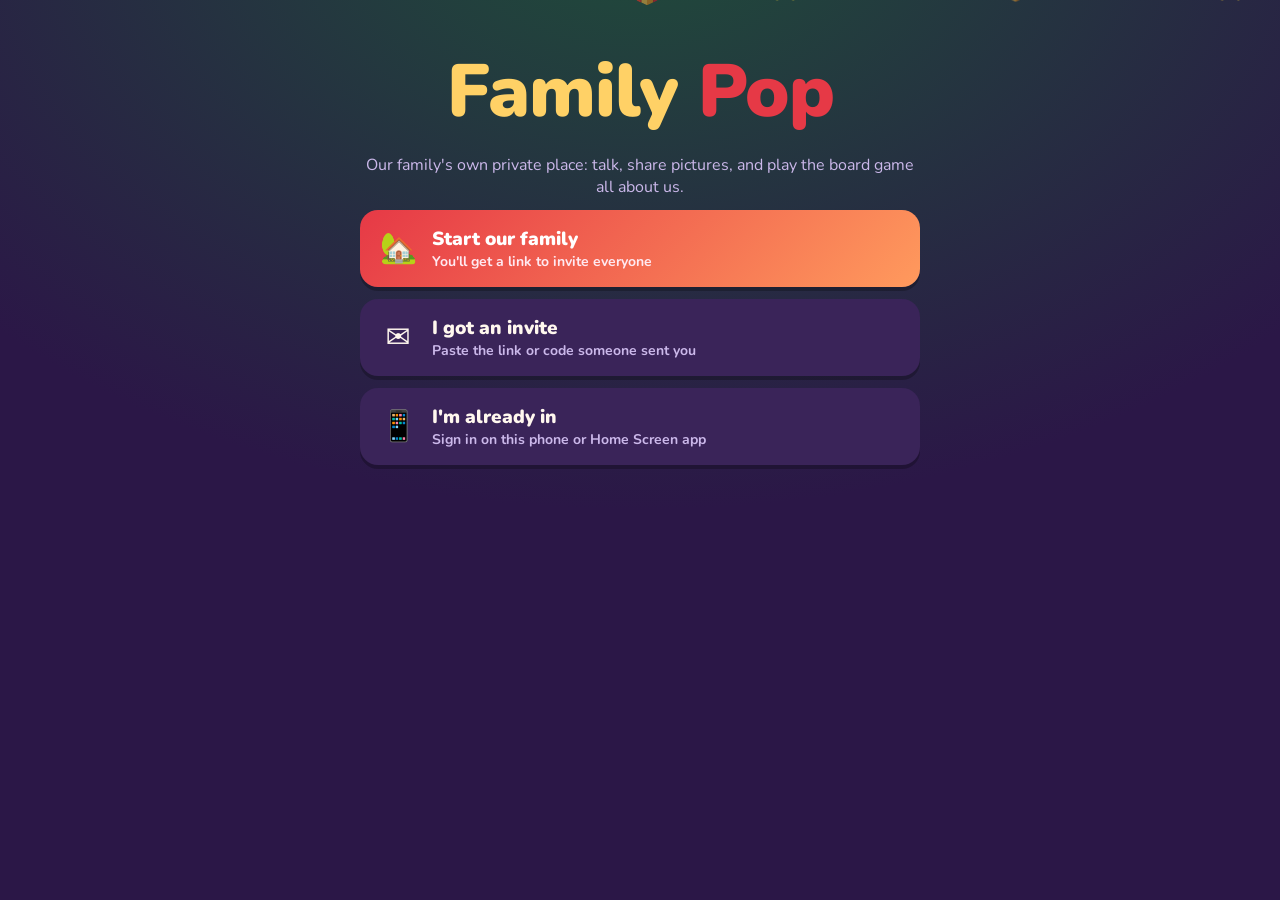
==== commit 1d67d4dd: "Daily I'm-OK check-in with 1pm family heads-up, family calendar with RSVPs and reminders, read-aloud" ====
--- a/docs/index.html
+++ b/docs/index.html
@@ -234,6 +234,14 @@
 .fix{position:relative;border-radius:14px;overflow:hidden;touch-action:none;user-select:none}.fix img{display:block;width:100%}
 .fix .aft{position:absolute;inset:0;overflow:hidden;border-right:3px solid #fff}.fix .aft img{width:auto;height:100%;max-width:none}
 .fix .lbl{position:absolute;top:8px;padding:2px 8px;border-radius:8px;background:rgba(0,0,0,.55);color:#fff;font-weight:900;font-size:13px}
+.checkbig{font-size:22px;padding:18px;border-radius:18px;width:100%;background:linear-gradient(135deg,#ffd166,#ff9f68);color:#2b1650;font-weight:900;border:0}
+.say{background:none;border:0;font-size:18px;cursor:pointer;padding:2px 6px;color:inherit}
+.ev{display:flex;gap:12px;align-items:flex-start}.ev .dt{min-width:52px;text-align:center;background:var(--bg2);border-radius:12px;padding:6px 4px;font-weight:900;line-height:1.1}.ev .dt small{display:block;font-size:11px;color:var(--dim)}
+.ev .t{flex:1;min-width:0}.rsvp{display:flex;gap:6px;flex-wrap:wrap;margin-top:6px}.rsvp button{border:0;border-radius:10px;padding:6px 10px;font-weight:800;background:var(--bg2);color:var(--ink)}.rsvp button.on{background:var(--good);color:#06240f}
+#galBody{overflow:auto;padding:10px 12px 40px}#galBody h3{margin:16px 0 8px}.gal{display:grid;grid-template-columns:repeat(3,1fr);gap:4px}.gal img{width:100%;aspect-ratio:1;object-fit:cover;border-radius:6px;cursor:pointer}
+#viewer{position:fixed;inset:0;z-index:70;background:#000;display:none;flex-direction:column;align-items:center;justify-content:center}#viewer.on{display:flex}#viewer img{max-width:100%;max-height:78vh;object-fit:contain}
+#viewer .cap{color:#fff;padding:10px 16px;text-align:center;font-weight:700}#viewer .vb{position:absolute;top:max(10px,env(safe-area-inset-top));left:10px;right:10px;display:flex;justify-content:space-between}
+#viewer .nx{position:absolute;top:50%;transform:translateY(-50%);font-size:34px;background:rgba(255,255,255,.15);border:0;color:#fff;border-radius:50%;width:52px;height:52px}
 </style>
 </head>
 <body>
@@ -273,6 +281,7 @@
     <img id="postPrev" class="sqphoto" hidden alt="">
     <div class="row"><button class="btn small ghost" id="postPhoto">📷 Photos</button><span style="flex:1"></span><button class="btn small" id="postGo">Post</button></div>
   </div>
+  <div id="checkBox"></div>
   <div id="homeScreenBox"></div>
   <div id="alertBox"></div>
   <div id="holidayBox"></div>
@@ -281,6 +290,7 @@
   <div id="bdayBox" class="list"></div>
   <div id="dailyBox"></div>
   <div id="grandmaBox"></div>
+  <div id="soonBox"></div>
   <div id="dinnerBox"></div>
   <div id="memBox"></div>
   <div id="handBox"></div>
@@ -331,7 +341,8 @@
   <div id="pendingBox"></div>
   <button class="btn" id="fInvite">✉️ Invite someone</button>
   <div class="split"><button class="btn ghost" id="fMap">🗺️ Family map</button><button class="btn ghost" id="fBook">📖 Our yearbook</button></div>
-  <button class="btn ghost" id="fFix">🪄 Fix up an old photo</button>
+  <div class="split"><button class="btn ghost" id="fGal">🖼️ All our photos</button><button class="btn ghost" id="fFix">🪄 Fix an old photo</button></div>
+  <div class="card"><h3>📅 Family calendar</h3><button class="btn small" id="fAddEv">+ Add something</button><div class="list" id="evList" style="margin-top:10px"></div></div>
   <div class="card"><h3>Everyone</h3><div class="list" id="memberList"></div></div>
   <div class="card"><h3>🌳 Mom's family tree</h3><div class="dim small" style="margin-bottom:8px">Mom's side of the family. Everyone can add who they know, and it all turns into "Way Back When" questions.</div><button class="btn small" id="fAddTree">+ Add someone</button><div id="treeImport" style="margin-top:6px"></div><div class="list" id="treeList" style="margin-top:10px"></div></div>
   <div class="card"><h3>🍲 Recipe box</h3><button class="btn small" id="fAddRecipe">+ Add a recipe</button><div class="list" id="recipeList" style="margin-top:10px"></div></div>
@@ -339,6 +350,7 @@
   <div class="card"><h3>Me</h3><div class="list"><button class="li" id="fEditMe"><span class="p" id="mePiece">🫧</span><span class="n" id="meName">Me<small>Edit my piece and trivia answers</small></span>›</button>
     <button class="li" id="fHomeScreen"><span class="p">📲</span><span class="n">Put Family Pop on my Home Screen<small>Opens like an app, already signed in</small></span>›</button>
     <button class="li" id="fAlerts"><span class="p">🔔</span><span class="n" id="fAlertsTxt">Phone alerts<small>Off</small></span>›</button>
+    <button class="li" id="fCheck"><span class="p">💛</span><span class="n" id="fCheckTxt">Daily "I'm OK" check-in<small>Off</small></span>›</button>
     <button class="li" id="fBig"><span class="p">🔍</span><span class="n" id="fBigTxt">Bigger text<small>Off</small></span>›</button>
     <button class="li" id="fLetIn"><span class="p">📲</span><span class="n">Let a phone in<small>Someone sees a sign-in code? Type it here</small></span>›</button>
     <button class="li" id="fRelink"><span class="p">📱</span><span class="n">Use Family Pop on another phone<small>Get a one-time code</small></span>›</button></div></div>
@@ -361,6 +373,8 @@
 
 <div id="holidayFx" aria-hidden="true"></div>
 <div class="overlay" id="mapView"><div class="bar"><button class="btn small ghost" id="mapClose">✕ Back</button><b>🗺️ Where our family comes from</b></div><div id="mapEl"></div></div>
+<div class="overlay" id="galView"><div class="bar"><button class="btn small ghost" id="galClose">✕ Back</button><b>🖼️ All our photos</b></div><div id="galBody"></div></div>
+<div id="viewer"><div class="vb"><button class="btn small ghost" id="vClose">✕</button><button class="btn small ghost" id="vShare">📤 Share</button></div><button class="nx" id="vPrev" style="left:8px">‹</button><img id="vImg" alt=""><button class="nx" id="vNext" style="right:8px">›</button><div class="cap" id="vCap"></div></div>
 <div class="overlay" id="bookView"><div class="bar"><button class="btn small ghost" id="bookClose">✕ Back</button><b>📖 Our yearbook</b><button class="btn small" id="bookPrint">🖨️ Print or save PDF</button></div><div id="bookBody"></div></div>
 <nav class="nav" id="nav">
   <button data-t="home" class="on"><span class="i">🏠</span>Home<span class="badge" id="nbHome" hidden></span></button>
@@ -603,10 +617,11 @@
 function renderDaily(){
   const box=$("#dailyBox");if(!box)return;const q=S.daily;if(!q||!q.q){box.innerHTML="";return}
   const mine=q.answers[meId()],aboutMe=q.about===meId();const who=Object.entries(q.answers).map(([id,v])=>{const m=mem(id);return m?`${m.piece}${v.ok?"✅":"❌"}`:""}).join(" ");
-  box.innerHTML=`<div class="daily"><div class="cat">⭐ Today's family question · ${esc(q.cat)}</div><div class="qtext" style="font-size:19px">${esc(q.q)}</div>
+  box.innerHTML=`<div class="daily"><div class="cat">⭐ Today's family question · ${esc(q.cat)}</div><div class="qtext" style="font-size:19px">${esc(q.q)} <button class="say" id="dqSay" aria-label="Read it to me">🔊</button></div>
     ${aboutMe?'<div class="dim">This one is about you! See who knows you best.</div>':mine?`<div><b style="color:${mine.ok?"var(--good)":"var(--bad)"}">${mine.ok?"You got it!":"Not this time."}</b> The answer is <b>${esc(q.a)}</b>.</div>`
       :`<div class="ans">${q.opts.map(o=>`<button data-dq="${esc(o)}">${esc(o)}</button>`).join("")}</div><div class="dim small">First right answer gets 50 Pop Bucks, everyone else who's right gets 15.</div>`}
     ${who?`<div class="small">Answered: ${who}${q.first&&mem(q.first)?` · first right: ${mem(q.first).piece} ${esc(mem(q.first).name)}`:""}</div>`:""}</div>`;
+  if($("#dqSay"))$("#dqSay").onclick=()=>say2(q.q+(mine||aboutMe?"":". Is it: "+q.opts.join(", or ")+"?"));
   $$("[data-dq]").forEach(b=>b.onclick=()=>busy(b,async()=>{const r=await act("daily",{pick:b.dataset.dq});
     if(r.right){sfx.right();burst(innerWidth/2,innerHeight/3,30);toast(r.first?"🥇 First right answer! +50 Pop Bucks":`✅ Right! +${r.paid} Pop Bucks`)}else{sfx.wrong();toast(`It's ${esc(r.a)}. Tomorrow's a new one!`)}refresh()}));
 }
@@ -622,18 +637,19 @@
   if($("#memQ"))$("#memQ").onclick=()=>triviaForm({photoId:pk.id,cat:"Who's in the Picture?"});
 }
 function renderFeed(){
-  if(!S)return;renderHomeScreenBox();renderAlertBox();renderHolidayBanner();renderChamp();renderBirthdays();renderDaily();renderGrandma();renderDinner();renderMemory();renderPrayers();renderHands();renderRemember();const f=S.feed.slice().reverse();
+  if(!S)return;renderHomeScreenBox();renderAlertBox();renderHolidayBanner();renderChamp();renderBirthdays();renderDaily();renderGrandma();renderDinner();renderMemory();renderPrayers();renderHands();renderRemember();renderCheck();renderSoon();const f=S.feed.slice().reverse();
   $("#feed").innerHTML=f.length?f.map(p=>{if(p.kind==="remember")return rememberPost(p);if(p.from==="system")return `<div class="post sys${p.kind==="recap"?" recap":""}">${esc(p.text)} <span class="small">· ${ago(p.ts)}</span>${p.audio?`<audio controls preload="none" src="${photoURL(p.audio)}"></audio>`:""}${p.story?`<div class="text" style="color:var(--ink);font-weight:700">${esc(p.story)}</div>`:""}</div>`;
     const a=mem(p.from)||{name:"Someone",piece:"🫧"};const liked=p.likes.includes(meId());
     return `<div class="post"><div class="who"><span class="pc">${a.piece}</span><span>${esc(a.name)}<br><small>${ago(p.ts)}</small></span></div>
       ${p.text?`<div class="text">${esc(p.text)}</div>`:""}${p.photos&&p.photos.length>1?`<div class="grid">${p.photos.map(id=>`<img loading="lazy" src="${photoURL(id)}" alt="">`).join("")}</div>`:p.photo?`<img class="ph" loading="lazy" src="${photoURL(p.photo)}" alt="Photo from ${esc(a.name)}">`:""}
       <div class="acts"><button class="${liked?"on":""}" data-like="${p.id}">❤️ ${p.likes.length||""}</button><button data-cm="${p.id}">💬 ${p.comments.length||""}</button>
-      <button data-share="${p.id}">📤 Share out</button><button data-q="${p.id}">💡 Make a question</button></div>
+      ${p.text?`<button data-say="${p.id}" aria-label="Read it to me">🔊</button>`:""}<button data-share="${p.id}">📤 Share out</button><button data-q="${p.id}">💡 Make a question</button></div>
       ${p.comments.length?`<div class="cmts">${p.comments.map(c=>{const w=mem(c.from)||{name:"Someone"};return `<div><b>${esc(w.name)}</b> ${esc(c.text)}</div>`}).join("")}</div>`:""}</div>`}).join("")
     :'<div class="card dim" style="text-align:center">Nothing here yet. Share the first picture!</div>';
   $$("[data-like]").forEach(b=>b.onclick=()=>busy(b,async()=>{await act("like",{postId:b.dataset.like});buzz(10);refresh()}));
   $$("[data-cm]").forEach(b=>b.onclick=()=>{sheet(`<h2>Comment</h2><textarea id="cmIn" maxlength="500"></textarea><button class="btn" id="cmGo">Post comment</button>`);$("#cmIn").focus();
     $("#cmGo").onclick=()=>busy($("#cmGo"),async()=>{const t=$("#cmIn").value.trim();if(!t)return;await act("comment",{postId:b.dataset.cm,text:t});closeSheet();refresh()})});
+  $$("[data-say]").forEach(b=>b.onclick=()=>{const p=S.feed.find(x=>x.id===b.dataset.say);if(!p)return;const a=p.from==="system"?null:mem(p.from);say2((a?a.name+" says: ":"")+p.text+(p.story?". "+p.story:""))});
   $$("[data-share]").forEach(b=>b.onclick=()=>{const p=S.feed.find(x=>x.id===b.dataset.share);shareOut(p.text||"From our family 💐",p.photo)});
   $$("[data-q]").forEach(b=>b.onclick=()=>{const p=S.feed.find(x=>x.id===b.dataset.q);triviaForm({photoId:p.photo,cat:p.photo?"Who's in the Picture?":"Way Back When",q:p.photo?"":"",hint:p.text})});
 }
@@ -711,7 +727,7 @@
 $("#fAddRecipe").onclick=()=>recipeForm();
 $("#fHomeScreen").onclick=()=>setupHome($("#fHomeScreen"));
 $("#fAlerts").onclick=()=>S.pushOn?disableAlerts($("#fAlerts")):enableAlerts($("#fAlerts"));
-function renderFamily(){
+function renderFamily(){renderEvents();const ct=$("#fCheckTxt");if(ct)ct.innerHTML=`Daily "I'm OK" check-in<small>${S.me.checkin?"On: the family hears if you haven't checked in by early afternoon":"Off"}</small>`;
   if(!S)return;const me=S.me;
   $("#mePiece").textContent=me.piece;$("#meName").innerHTML=`${esc(me.name)}<small>Edit my piece and trivia answers</small>`;
   const pend=S.members.filter(m=>m.status==="pending");
@@ -1233,10 +1249,11 @@
   const box=$("#grandmaBox");if(!box)return;const g=S.grandma;
   if(!g){box.innerHTML=S.me.approver?`<div class="soon">🎙️ <b>Ask Grandma</b> starts once someone is marked as Mom. Family → tap her name → "This is Mom".</div>`:"";return}
   const mom=mem(g.momId),story=S.stories.slice().reverse().find(x=>x.week===g.week),isMom=S.me.id===g.momId;
-  box.innerHTML=`<div class="mem"><div class="cat">🎙️ Ask Grandma · this week</div><div class="qtext" style="font-size:19px">"${esc(g.prompt)}"</div>
+  box.innerHTML=`<div class="mem"><div class="cat">🎙️ Ask Grandma · this week</div><div class="qtext" style="font-size:19px">"${esc(g.prompt)}" <button class="say" id="gmSay" aria-label="Read it to me">🔊</button></div>
     ${story?`${story.audio?`<audio controls preload="none" src="${photoURL(story.audio)}"></audio>`:""}${story.text?`<div class="text" style="white-space:pre-wrap">${esc(story.text)}</div>`:""}<div class="small dim">${isMom?"Thank you! Your story is saved for the whole family.":esc(mom.name)+" answered "+ago(story.ts)}</div>`
       :isMom?`<div class="split"><button class="btn" id="gmTalk">🎤 Answer by talking</button><button class="btn ghost" id="gmType">⌨️ Type it</button></div>`:`<div class="dim small">Waiting for ${esc(mom.name)}'s answer…</div>`}
     <div class="row">${S.stories.length?`<button class="btn small ghost" id="gmAll">📚 ${isMom?"My":esc(mom.name)+"'s"} stories (${S.stories.length})</button>`:""}${isMom?"":`<button class="btn small ghost" id="gmAsk">💡 Suggest a question for ${esc(mom.name)}</button>`}</div></div>`;
+  $("#gmSay").onclick=()=>say2(g.prompt+(story&&story.text?". "+mom.name+" said: "+story.text:""));
   if($("#gmTalk"))$("#gmTalk").onclick=async()=>{const a=await recordSheet(g.prompt);if(a)busy(null,async()=>{await act("storyAnswer",{audio:a});sfx.fan();toast("🎙️ Saved! The family will love this.");refresh()})};
   if($("#gmType"))$("#gmType").onclick=()=>{sheet(`<h2>${esc(g.prompt)}</h2><textarea id="gmTxt" style="min-height:160px" maxlength="3000" placeholder="Tell us…"></textarea><button class="btn" id="gmSave">Save my story</button><button class="btn ghost" onclick="document.getElementById('modal').classList.remove('on')">Cancel</button>`);
     $("#gmSave").onclick=()=>busy($("#gmSave"),async()=>{const t=$("#gmTxt").value.trim();if(!t)return toast("Type your answer");await act("storyAnswer",{text:t});closeSheet();sfx.fan();refresh()})};
@@ -1248,7 +1265,7 @@
 /* ================= 🕯️ remembering ================= */
 function rememberPost(p){const e=p.about&&(S.tree||[]).find(x=>x.id===p.about);
   return `<div class="post remember">${p.photo?`<img class="ph" loading="lazy" src="${photoURL(p.photo)}" alt="">`:""}<div class="text">${esc(p.text)}</div><div class="small dim">${ago(p.ts)}</div>
-    <div class="acts"><button class="${p.likes.includes(meId())?"on":""}" data-like="${p.id}">🕯️ ${p.likes.length||""}</button><button data-cm="${p.id}">💬 Share a memory ${p.comments.length?"· "+p.comments.length:""}</button></div>
+    <div class="acts"><button class="${p.likes.includes(meId())?"on":""}" data-like="${p.id}">🕯️ ${p.likes.length||""}</button><button data-cm="${p.id}">💬 Share a memory ${p.comments.length?"· "+p.comments.length:""}</button><button data-say="${p.id}" aria-label="Read it to me">🔊</button></div>
     ${p.comments.length?`<div class="cmts">${p.comments.map(c=>{const w=mem(c.from)||{name:"Someone"};return `<div><b>${esc(w.name)}</b> ${esc(c.text)}</div>`}).join("")}</div>`:""}</div>`}
 function renderRemember(){const box=$("#rememberBox");if(!box)return;
   const today=S.feed.filter(p=>p.kind==="remember"&&Date.now()-p.ts<20*3600e3);box.innerHTML=today.map(rememberPost).join("")}
@@ -1325,6 +1342,65 @@
   $("#fxSave").onclick=()=>{const a=document.createElement("a");a.href=after;a.download="fixed-photo.jpg";document.body.appendChild(a);a.click();a.remove();toast("Saved. On iPhone, press and hold the picture and tap Save to Photos.")};
 };
 
+/* ================= 🔊 read it to me ================= */
+function say2(text){try{const ss=window.speechSynthesis;if(!ss)return toast("This phone can't read out loud here");
+  if(ss.speaking){ss.cancel();return}
+  const clean=String(text).replace(/[\u{1F300}-\u{1FAFF}\u{2600}-\u{27BF}\u{FE0F}]/gu,"").replace(/\s+/g," ").trim();
+  const u=new SpeechSynthesisUtterance(clean);u.rate=.92;u.pitch=1;const vs=ss.getVoices().filter(v=>/^en[-_]US/i.test(v.lang));
+  u.voice=vs.find(v=>/Samantha|Ava|Allison|Google US English|Natural/i.test(v.name))||vs[0]||null;ss.speak(u)}catch(e){}}
+
+/* ================= 💛 daily check-in ================= */
+function renderCheck(){const box=$("#checkBox");if(!box)return;const me=S.me,td=S.dayKey;
+  const watched=S.members.filter(m=>m.status==="member"&&m.checkin&&m.id!==meId());
+  const mine=me.checkin?(me.checkDay===td?`<div class="small" style="font-weight:900;color:var(--good)">💛 You checked in today. Thank you!</div>`:`<button class="checkbig" id="ckGo">💛 I'm OK today</button>`):"";
+  const others=watched.length?`<div class="small">${watched.map(m=>`${m.piece} ${esc(m.name)} ${m.checkDay===td?"✅":"<span class='dim'>not yet today</span>"}`).join(" · ")}</div>`:"";
+  box.innerHTML=mine||others?`<div class="mem"><div class="cat">💛 Check-in</div>${mine}${others}</div>`:"";
+  if($("#ckGo"))$("#ckGo").onclick=()=>busy($("#ckGo"),doCheckin)}
+async function doCheckin(){await act("checkin");sfx.right();buzz(30);toast("💛 Thanks! The family knows you're OK.");refresh()}
+$("#fCheck").onclick=()=>{const on=S.me.checkin;
+  sheet(`<div class="bigmoji">💛</div><h2>Daily "I'm OK" check-in</h2><div style="text-align:left;line-height:1.55">Each morning you'll get a little reminder. Tap <b>I'm OK today</b> on the Home page.<br><br>If you haven't by early afternoon, the family gets a gentle heads-up so someone can check on you. Nobody sees anything else.</div>
+    <button class="btn" id="ckSet">${on?"Turn it off":"Turn it on"}</button><button class="btn ghost" onclick="document.getElementById('modal').classList.remove('on')">Cancel</button>`);
+  $("#ckSet").onclick=()=>busy($("#ckSet"),async()=>{await act("checkinSet",{on:!on});closeSheet();toast(on?"Check-in is off":"💛 Check-in is on. You're checked in for today.");if(!on&&!S.pushOn)setTimeout(()=>toast("Tip: turn on phone alerts so you get the morning reminder"),2500);refresh()})};
+
+/* ================= 📅 family calendar ================= */
+const evDay=d=>new Date(d+"T12:00:00");
+function evRow(e,compact){const d=evDay(e.date),ans=e.rsvp[meId()],yes=Object.entries(e.rsvp).filter(([,a])=>a==="yes").map(([id])=>mem(id)).filter(Boolean),mine=e.by===meId()||S.me.approver;
+  const when=e.date===S.dayKey?"Today":d.toLocaleDateString(undefined,{weekday:"long"});
+  return `<div class="post"><div class="ev"><div class="dt">${d.toLocaleDateString(undefined,{month:"short"}).toUpperCase()}<br><span style="font-size:22px">${d.getDate()}</span><small>${d.toLocaleDateString(undefined,{weekday:"short"})}</small></div>
+    <div class="t"><b>${esc(e.title)}</b><div class="small dim">${when}${e.time?" · "+esc(e.time):""}${e.place?" · 📍 "+esc(e.place):""}</div>${e.note&&!compact?`<div class="small">${esc(e.note)}</div>`:""}
+    ${yes.length?`<div class="small">Coming: ${yes.map(m=>m.piece).join("")} ${yes.length}</div>`:""}
+    <div class="rsvp">${[["yes","👍 I'm coming"],["maybe","🤔 Maybe"],["no","Can't make it"]].map(([k,l])=>`<button class="${ans===k?"on":""}" data-rv="${e.id}" data-a="${k}">${l}</button>`).join("")}${mine&&!compact?`<button data-evdel="${e.id}">✕</button>`:""}</div></div></div></div>`}
+function wireEv(){$$("[data-rv]").forEach(b=>b.onclick=()=>busy(b,async()=>{const e=S.events.find(x=>x.id===b.dataset.rv);await act("eventRsvp",{id:b.dataset.rv,ans:e.rsvp[meId()]===b.dataset.a?"":b.dataset.a});buzz(10);refresh()}));
+  $$("[data-evdel]").forEach(b=>b.onclick=()=>busy(b,async()=>{await act("eventDel",{id:b.dataset.evdel});refresh()}))}
+function renderEvents(){const box=$("#evList");if(!box)return;const up=(S.events||[]).filter(e=>e.date>=S.dayKey);
+  box.innerHTML=up.length?up.map(e=>evRow(e)).join(""):'<div class="dim small">Nothing on the calendar. Add a birthday party, a reunion, or Sunday plans.</div>';wireEv()}
+function renderSoon(){const box=$("#soonBox");if(!box)return;const lim=new Date(evDay(S.dayKey).getTime()+7*864e5).toISOString().slice(0,10);
+  const soon=(S.events||[]).filter(e=>e.date>=S.dayKey&&e.date<=lim).slice(0,2);
+  box.innerHTML=soon.length?`<div class="mem"><div class="cat">📅 Coming up</div>${soon.map(e=>evRow(e,true)).join("")}</div>`:"";wireEv()}
+$("#fAddEv").onclick=()=>{sheet(`<h2>📅 Add to the family calendar</h2>
+   <label class="f">What is it?<input id="evT" maxlength="80" placeholder="Mom's birthday dinner"></label>
+   <div class="split"><label class="f">Day<input id="evD" type="date" min="${S.dayKey}"></label><label class="f">Time<input id="evTm" maxlength="20" placeholder="5:30 pm"></label></div>
+   <label class="f">Where?<input id="evP" maxlength="80" placeholder="Mom's house"></label>
+   <label class="f">Anything to know? (optional)<textarea id="evN" maxlength="300" placeholder="Bring a side dish"></textarea></label>
+   <button class="btn" id="evGo">Add it and tell everyone</button><button class="btn ghost" onclick="document.getElementById('modal').classList.remove('on')">Cancel</button>`);
+  $("#evGo").onclick=()=>busy($("#evGo"),async()=>{const t=$("#evT").value.trim(),d=$("#evD").value;if(!t)return toast("Name it");if(!d)return toast("Pick the day");
+    await act("eventAdd",{title:t,date:d,time:$("#evTm").value,place:$("#evP").value,note:$("#evN").value});closeSheet();sfx.fan();toast("📅 Added. The family's been told!");refresh()})};
+
+/* ================= 🖼️ all our photos ================= */
+let GAL=[],GI=0;
+$("#fGal").onclick=()=>{GAL=(S.photos||[]).slice().reverse();const by={};
+  GAL.forEach((p,i)=>{const k=new Date(p.ts).toLocaleDateString(undefined,{month:"long",year:"numeric"});(by[k]=by[k]||[]).push(i)});
+  $("#galBody").innerHTML=GAL.length?Object.entries(by).map(([k,ix])=>`<h3>${esc(k)} <small class="dim">${ix.length}</small></h3><div class="gal">${ix.map(i=>`<img loading="lazy" src="${photoURL(GAL[i].id)}" data-gi="${i}" alt="">`).join("")}</div>`).join("")
+    :'<div class="card dim" style="text-align:center;margin-top:20px">No pictures yet. Share one from Home!</div>';
+  $$("[data-gi]").forEach(im=>im.onclick=()=>openViewer(+im.dataset.gi));$("#galView").classList.add("on")};
+$("#galClose").onclick=()=>$("#galView").classList.remove("on");
+function openViewer(i){GI=(i+GAL.length)%GAL.length;const p=GAL[GI],m=mem(p.from);$("#vImg").src=photoURL(p.id);
+  $("#vCap").innerHTML=`${m?m.piece+" "+esc(m.name)+" · ":""}${new Date(p.ts).toLocaleDateString()}${p.text?"<br>"+esc(p.text):""} <span class="dim small">· ${GI+1} of ${GAL.length}</span>`;$("#viewer").classList.add("on")}
+$("#vClose").onclick=()=>$("#viewer").classList.remove("on");$("#vPrev").onclick=()=>openViewer(GI-1);$("#vNext").onclick=()=>openViewer(GI+1);
+$("#vShare").onclick=()=>{const p=GAL[GI];shareOut(p.text||"From our family 💐",p.id)};
+{let x0=null;$("#viewer").addEventListener("touchstart",e=>{x0=e.touches[0].clientX},{passive:true});$("#viewer").addEventListener("touchend",e=>{if(x0==null)return;const dx=e.changedTouches[0].clientX-x0;if(Math.abs(dx)>50)openViewer(GI+(dx<0?1:-1));x0=null})}
+document.addEventListener("keydown",e=>{if(!$("#viewer").classList.contains("on"))return;if(e.key==="ArrowRight")openViewer(GI+1);if(e.key==="ArrowLeft")openViewer(GI-1);if(e.key==="Escape")$("#viewer").classList.remove("on")});
+
 /* ================= 🔍 bigger text ================= */
 function applyBig(){const on=!!ls.get("big",false);document.body.classList.toggle("big",on);const t=$("#fBigTxt");if(t)t.innerHTML=`Bigger text<small>${on?"On":"Off"}</small>`}
 $("#fBig").onclick=()=>{ls.set("big",!ls.get("big",false));applyBig();toast(ls.get("big",false)?"🔍 Bigger text is on":"Normal text size")};
@@ -1484,6 +1560,7 @@
   applyTheme();
   if(SES){const c=ls.get("cache",null);if(c&&!c.pending){S=c;renderAll();tab("home")}await refresh();connect();
     const h=location.hash.slice(1);if(["home","chat","play","games","bank","family"].includes(h))tab(h);
+    if(new URLSearchParams(location.search).get("checkin")&&S&&S.me&&S.me.checkin&&S.me.checkDay!==S.dayKey)busy(null,doCheckin);
     keepHomeLink();
     if(inv&&inv.fid!==SES.fid)toast("You're already in a family on this phone")}
   else{showScreen("welcome");if(inv)joinFlow(inv)}
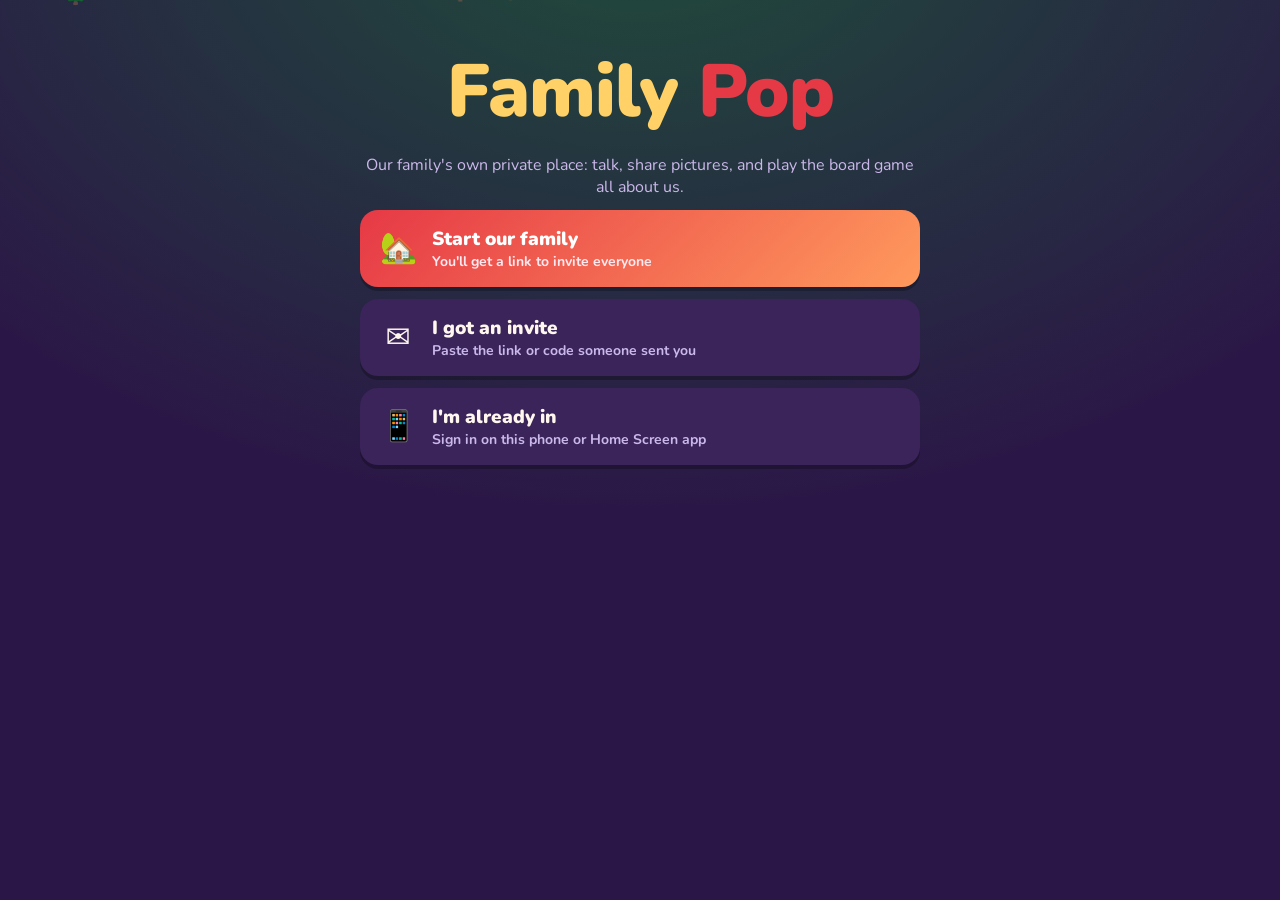
==== commit 19d3ff1a: "Everyone knows Mom as Sarnaw: Ask Sarnaw, Sarnaw's family tree, fines, board squares; editable name;" ====
--- a/docs/index.html
+++ b/docs/index.html
@@ -344,7 +344,7 @@
   <div class="split"><button class="btn ghost" id="fGal">🖼️ All our photos</button><button class="btn ghost" id="fFix">🪄 Fix an old photo</button></div>
   <div class="card"><h3>📅 Family calendar</h3><button class="btn small" id="fAddEv">+ Add something</button><div class="list" id="evList" style="margin-top:10px"></div></div>
   <div class="card"><h3>Everyone</h3><div class="list" id="memberList"></div></div>
-  <div class="card"><h3>🌳 Mom's family tree</h3><div class="dim small" style="margin-bottom:8px">Mom's side of the family. Everyone can add who they know, and it all turns into "Way Back When" questions.</div><button class="btn small" id="fAddTree">+ Add someone</button><div id="treeImport" style="margin-top:6px"></div><div class="list" id="treeList" style="margin-top:10px"></div></div>
+  <div class="card"><h3>🌳 <span class="snName">Sarnaw</span>'s family tree</h3><div class="dim small" style="margin-bottom:8px"><span class="snName">Sarnaw</span>'s side of the family. Everyone can add who they know, and it all turns into "Way Back When" questions.</div><button class="btn small" id="fAddTree">+ Add someone</button><div id="treeImport" style="margin-top:6px"></div><div class="list" id="treeList" style="margin-top:10px"></div></div>
   <div class="card"><h3>🍲 Recipe box</h3><button class="btn small" id="fAddRecipe">+ Add a recipe</button><div class="list" id="recipeList" style="margin-top:10px"></div></div>
   <div class="card"><h3>📖 Family Book</h3><div class="dim small" style="margin-bottom:8px">Memories and photos that turn into game questions.</div><button class="btn small" id="fAddMem">+ Add a memory</button><div class="list" id="bookList" style="margin-top:10px"></div></div>
   <div class="card"><h3>Me</h3><div class="list"><button class="li" id="fEditMe"><span class="p" id="mePiece">🫧</span><span class="n" id="meName">Me<small>Edit my piece and trivia answers</small></span>›</button>
@@ -355,6 +355,7 @@
     <button class="li" id="fLetIn"><span class="p">📲</span><span class="n">Let a phone in<small>Someone sees a sign-in code? Type it here</small></span>›</button>
     <button class="li" id="fRelink"><span class="p">📱</span><span class="n">Use Family Pop on another phone<small>Get a one-time code</small></span>›</button></div></div>
   <div class="card" id="adminCard"><h3>Family settings</h3><label class="chk"><input type="checkbox" id="setApproval"> <span>New people need a yes first<br><small class="dim">From someone marked as an approver below</small></span></label>
+    <label class="f" style="margin-top:10px">What does the whole family call Mom?<small>Shows everywhere: "Ask Sarnaw", "Sarnaw's family tree"…</small><div class="row"><input id="setSN" maxlength="24" style="flex:1;min-width:0"><button class="btn small" id="setSNGo">Save</button></div></label>
     <button class="btn small ghost" id="fNewCode" style="margin-top:10px">Make a new invite link (old ones stop working)</button></div>
 </div></section>
 
@@ -413,6 +414,8 @@
 const act=(action,extra)=>api(`/f/${SES.fid}/do`,Object.assign({action},extra||{}));
 const photoURL=id=>id?`${API}/f/${SES.fid}/photo/${id}?t=${SES.token}`:"";
 const meId=()=>SES&&SES.memberId;
+const SN=()=>(S&&S.meta&&S.meta.momName)||"Sarnaw"; // the whole family calls Mom "Sarnaw" (GMA, the way her youngest grandson said it)
+const rel=r=>String(r||"").replace(/^Mom's/,SN()+"'s");
 const mem=id=>S&&S.members.find(m=>m.id===id);
 let refreshT=null;
 async function refresh(){
@@ -478,15 +481,15 @@
 const CATS=["Way Back When","Favorites","Who's in the Picture?","Then & Now"];
 const GROUPS={townA:{name:"Around Town",color:"var(--gTownA)"},famA:{name:"Family Places",color:"var(--gFamA)"},townB:{name:"Downtown",color:"var(--gTownB)"},famB:{name:"Family Places",color:"var(--gFamB)"},home:{name:"Homes",color:"var(--gHome)"}};
 const BASE=[{t:"go",name:"GO",ic:"🫧"},{t:"home",slot:0,name:"House",ic:"🏡",g:"home",price:150},{t:"prop",name:"The Diner",ic:"🍔",g:"townA",price:100},{t:"fine",name:"Oops!",ic:"😬"},
- {t:"prop",name:"The Park",ic:"🌳",g:"townA",price:100},{t:"prop",name:"Ball Field",ic:"⚾",g:"townA",price:120},{t:"timeout",name:"Time Out",ic:"⏳"},{t:"prop",name:"Mom's Kitchen",ic:"🍳",g:"famA",price:140},
- {t:"lucky",name:"Lucky Bubble",ic:"🍀"},{t:"prop",name:"Grandma's Porch",ic:"🪑",g:"famA",price:140},{t:"prop",name:"The Back Yard",ic:"🌻",g:"famA",price:160},{t:"home",slot:1,name:"House",ic:"🏡",g:"home",price:150},
+ {t:"prop",name:"The Park",ic:"🌳",g:"townA",price:100},{t:"prop",name:"Ball Field",ic:"⚾",g:"townA",price:120},{t:"timeout",name:"Time Out",ic:"⏳"},{t:"prop",name:"Sarnaw's Kitchen",ic:"🍳",g:"famA",price:140},
+ {t:"lucky",name:"Lucky Bubble",ic:"🍀"},{t:"prop",name:"Sarnaw's Porch",ic:"🪑",g:"famA",price:140},{t:"prop",name:"The Back Yard",ic:"🌻",g:"famA",price:160},{t:"home",slot:1,name:"House",ic:"🏡",g:"home",price:150},
  {t:"pot",name:"Pie Pot",ic:"🥧"},{t:"prop",name:"Church",ic:"⛪",g:"townB",price:180},{t:"fine",name:"Oops!",ic:"😬"},{t:"prop",name:"The Lake",ic:"🛶",g:"townB",price:180},{t:"prop",name:"The Store",ic:"🛒",g:"townB",price:200},
  {t:"home",slot:2,name:"House",ic:"🏡",g:"home",price:150},{t:"gotimeout",name:"Go to Time Out",ic:"👉"},{t:"prop",name:"Race Track",ic:"🏁",g:"famB",price:220},{t:"challenge",name:"Challenge!",ic:"⚡"},
  {t:"prop",name:"The Old House",ic:"🏚️",g:"famB",price:240},{t:"fine",name:"Oops!",ic:"😬"},{t:"home",slot:3,name:"House",ic:"🏡",g:"home",price:150}];
 const cellOf=i=>i<=6?[6,6-i]:i<=11?[6-(i-6),0]:i<=18?[0,i-12]:[i-18,6];
-const FINES=[{k:"call",text:"Forgot to call your mom",sub:"Pay 50 Pop Bucks to Mom",amt:50},{k:"dish",text:"Left the dishes in the sink",sub:"Pay 25 into the Pie Pot",amt:25},
+const FINES=[{k:"call",text:"Forgot to call Sarnaw",sub:"Pay 50 Pop Bucks to Sarnaw",amt:50},{k:"dish",text:"Left the dishes in the sink",sub:"Pay 25 into the Pie Pot",amt:25},
  {k:"thank",text:"Didn't say thank you",sub:"Pay 20 to the person before you",amt:20},{k:"pie",text:"Ate the last piece of pie",sub:"Pay 10 to everyone else",amt:10}];
-const LUCKY=[{text:"Grandma slipped you some cash",cash:100},{text:"You found money in the couch cushions",cash:30},{text:"FREE PASS! It goes in your bank to keep",pass:1},
+const LUCKY=[{text:"Sarnaw slipped you some cash",cash:100},{text:"You found money in the couch cushions",cash:30},{text:"FREE PASS! It goes in your bank to keep",pass:1},
  {text:"It's your birthday! Everyone gives you 10",bday:10},{text:"Bake sale. Put 30 in the Pie Pot",cash:-30,toPot:true},{text:"You fixed the neighbor's mower. Collect 50",cash:50},
  {text:"Ride with family. Move ahead 3 spaces",move:3},{text:"FREE PASS! Somebody owed you one",pass:1}];
 const STARTER=[
@@ -527,7 +530,7 @@
 function tab(t){TAB=t;$$("#nav button").forEach(b=>b.classList.toggle("on",b.dataset.t===t));showScreen(t);
   if(t==="chat"){renderChat();setTimeout(()=>{const m=$("#msgs");m.scrollTop=m.scrollHeight},30)} if(t==="home")renderFeed(); if(t==="bank")renderBank(); if(t==="family")renderFamily(); if(t==="play")renderPlay(); if(t==="games")renderShelf()}
 $$("#nav button").forEach(b=>b.onclick=()=>tab(b.dataset.t));
-function renderAll(){if(!S||S.pending)return;$("#famName").textContent=S.meta.name;
+function renderAll(){if(!S||S.pending)return;$("#famName").textContent=S.meta.name;$$(".snName").forEach(x=>x.textContent=SN());
   if(!["home","chat","play","games","bank","family","game"].some(id=>$("#"+id).classList.contains("on")))tab(TAB);
   renderFeed();renderChat();renderPlay();renderBank();renderFamily();badges()}
 function badges(){
@@ -541,7 +544,7 @@
 /* ================= welcome / join ================= */
 function profileFields(p,opts={}){
   p=p||{};const owned=BASIC_PIECES.concat(p.pieces||[]);
-  return `<label class="f">Your name<input id="pfName" value="${esc(p.name||"")}" placeholder="Like Mom, Kelsey, or Andrew" maxlength="18"></label>
+  return `<label class="f">Your name<input id="pfName" value="${esc(p.name||"")}" placeholder="Like Sarnaw, Kelsey, or Andrew" maxlength="18"></label>
    <div style="text-align:left;font-weight:800">Pick your game piece</div>
    <div class="pieces" id="pfPieces">${owned.concat(SHOP_PIECES.filter(x=>!owned.includes(x))).map(x=>`<button type="button" class="${x===(p.piece||"🧁")?"on":""} ${owned.includes(x)?"":"lock"}" data-p="${x}" ${owned.includes(x)?"":'title="Buy it in the Bank"'}>${x}</button>`).join("")}</div>
    <div class="dim" style="text-align:left;font-weight:800">Quick trivia for the game. One short answer each. Skip any.</div>
@@ -726,8 +729,10 @@
 $("#fBook").onclick=openBook;$("#bookClose").onclick=()=>$("#bookView").classList.remove("on");$("#bookPrint").onclick=()=>window.print();
 $("#fAddRecipe").onclick=()=>recipeForm();
 $("#fHomeScreen").onclick=()=>setupHome($("#fHomeScreen"));
-$("#fAlerts").onclick=()=>S.pushOn?disableAlerts($("#fAlerts")):enableAlerts($("#fAlerts"));
-function renderFamily(){renderEvents();const ct=$("#fCheckTxt");if(ct)ct.innerHTML=`Daily "I'm OK" check-in<small>${S.me.checkin?"On: the family hears if you haven't checked in by early afternoon":"Off"}</small>`;
+$("#fAlerts").onclick=()=>{if(!S.pushOn)return enableAlerts($("#fAlerts"));
+  sheet(`<div class="bigmoji">🔔</div><h2>Phone alerts are on</h2><button class="btn" id="alTest">Send me a test alert</button><button class="btn ghost" id="alRedo">Set them up again</button><button class="btn ghost" id="alOff">Turn alerts off</button><button class="btn ghost" onclick="document.getElementById('modal').classList.remove('on')">Close</button>`);
+  $("#alTest").onclick=()=>testAlert($("#alTest"));$("#alRedo").onclick=()=>{closeSheet();enableAlerts(null)};$("#alOff").onclick=()=>{closeSheet();disableAlerts(null)}};
+function renderFamily(){renderEvents();if($("#setSN")&&document.activeElement!==$("#setSN"))$("#setSN").value=SN();const ct=$("#fCheckTxt");if(ct)ct.innerHTML=`Daily "I'm OK" check-in<small>${S.me.checkin?"On: the family hears if you haven't checked in by early afternoon":"Off"}</small>`;
   if(!S)return;const me=S.me;
   $("#mePiece").textContent=me.piece;$("#meName").innerHTML=`${esc(me.name)}<small>Edit my piece and trivia answers</small>`;
   const pend=S.members.filter(m=>m.status==="pending");
@@ -769,13 +774,13 @@
  {name:"Mary Savage",relation:"Mom's ancestor",born:"1800",died:"1850",story:"James Neighbors' wife. Her family name became Leven Savage Neighbors' middle name."},
  {name:"Martin Hays",relation:"Mom's ancestor",story:"Ardena Hays' father."},
  {name:"Lillian Frances Young Gaines",relation:"Other family",born:"1900",died:"1984",place:"Hot Springs, Arkansas",story:"Aunt Lillian. Ira Sr.'s sister, raised by their grandmother Ardena. Married Victor Gaines."},
- {name:"Linda Lucille Vaughn Clinton",relation:"Mom's aunt",born:"1921",died:"2004",story:"Bertha's sister. Mom was likely named after her."},
+ {name:"Linda Lucille Vaughn Clinton",relation:"Mom's aunt",born:"1921",died:"2004",story:"Bertha's sister. Sarnaw was likely named after her."},
  {name:"Carl Ray Vaughn",relation:"Mom's uncle",born:"1923",died:"2010",place:"Hot Springs, Arkansas",story:"Set breakers at the Reynolds Aluminum plant for 31 years."},
  {name:"Johnnie Edward Vaughn",relation:"Mom's uncle",born:"1917",died:"2009",place:"Bonnerdale, Arkansas",story:"Lived to 91. The fourth of the 13 Vaughn children."}];
 function renderTree(){
   const t=(S.tree||[]).slice();const ord=r=>RELATIONS.indexOf(r);t.sort((a,b)=>ord(a.relation)-ord(b.relation));
-  $("#treeList").innerHTML=t.length?t.map(e=>{const by=mem(e.by);return `<div class="li">${e.photo?`<img src="${photoURL(e.photo)}" alt="">`:'<span class="p">🌳</span>'}<span class="n">${esc(e.name)}<small>${esc(e.relation)}${e.born?" · born "+esc(e.born):""}${e.place?" · "+esc(e.place):""}${e.died?" · died "+esc(e.died):""}${e.story?'<br>"'+esc(e.story)+'"':""}${by?"<br>added by "+esc(by.name):""}</small></span><button class="btn small ghost" data-te="${e.id}" aria-label="Add dates">✏️</button>${(e.by===meId()||S.me.approver||S.me.mom)?`<button class="btn small ghost" data-td="${e.id}">✕</button>`:""}</div>`}).join("")
-    :`<div class="dim small">Nobody yet. ${S.members.some(m=>m.mom)?"Mom":"Start with Mom's parents and grandparents"}: add their names, where they were born, and a story about them.</div>`;
+  $("#treeList").innerHTML=t.length?t.map(e=>{const by=mem(e.by);return `<div class="li">${e.photo?`<img src="${photoURL(e.photo)}" alt="">`:'<span class="p">🌳</span>'}<span class="n">${esc(e.name)}<small>${esc(rel(e.relation))}${e.born?" · born "+esc(e.born):""}${e.place?" · "+esc(e.place):""}${e.died?" · died "+esc(e.died):""}${e.story?'<br>"'+esc(e.story)+'"':""}${by?"<br>added by "+esc(by.name):""}</small></span><button class="btn small ghost" data-te="${e.id}" aria-label="Add dates">✏️</button>${(e.by===meId()||S.me.approver||S.me.mom)?`<button class="btn small ghost" data-td="${e.id}">✕</button>`:""}</div>`}).join("")
+    :`<div class="dim small">Nobody yet. ${"Start with "+SN()+"'s parents and grandparents"}: add their names, where they were born, and a story about them.</div>`;
   $$("[data-td]").forEach(b=>b.onclick=()=>busy(b,async()=>{await act("treeDel",{id:b.dataset.td});refresh()}));
   $$("[data-te]").forEach(b=>b.onclick=()=>{const e=S.tree.find(x=>x.id===b.dataset.te);
     sheet(`<h2>🌳 ${esc(e.name)}</h2><div class="dim small">Put in the whole date (like 3/14/1933) and the family will remember them on that day every year.</div>
@@ -789,9 +794,9 @@
   if($("#trImp"))$("#trImp").onclick=()=>busy($("#trImp"),async()=>{const r=await act("treeImport",{people:MOM_RESEARCH});sfx.fan();burst(innerWidth/2,innerHeight/2,50);toast(`🌳 ${r.added} family members added. They're game questions now!`);refresh()});
 }
 $("#fAddTree").onclick=()=>{let photo=null;
-  sheet(`<h2>🌳 Add to Mom's family tree</h2>
+  sheet(`<h2>🌳 Add to ${SN()}'s family tree</h2>
    <label class="f">Name<input id="trName" maxlength="60" placeholder="Their full name"></label>
-   <label class="f">Who are they?<select id="trRel">${RELATIONS.map(r=>`<option>${r}</option>`).join("")}</select></label>
+   <label class="f">Who are they?<select id="trRel">${RELATIONS.map(r=>`<option value="${r}">${esc(rel(r))}</option>`).join("")}</select></label>
    <div class="split"><label class="f">Born<input id="trBorn" maxlength="40" placeholder="3/14/1931 or 1931"></label><label class="f">Died<input id="trDied" maxlength="40" placeholder="date, if passed"></label></div>
    <label class="f">Where were they born or raised?<input id="trPlace" maxlength="60" placeholder="Mena, Arkansas"></label>
    <label class="f">A story or something special about them<textarea id="trStory" maxlength="300" placeholder="Made the best biscuits in the county"></textarea></label>
@@ -809,7 +814,7 @@
    ${m.fb?`<a class="btn ghost" style="text-decoration:none;display:block" href="${esc(m.fb)}" target="_blank" rel="noopener">📘 See ${esc(m.name)} on Facebook</a>`:""}
    ${isMe?"":`<button class="btn" id="msGive">🎁 Give ${esc(m.name)} something</button><button class="btn ghost" id="msChat">💬 Message ${esc(m.name)}</button>`}
    ${me.approver&&!isMe?`<button class="btn ghost" id="msLetIn">📲 Sign in ${esc(m.name)}'s phone</button>`:""}
-   ${me.approver&&!isMe?`<label class="chk"><input type="checkbox" id="msAppr" ${m.approver?"checked":""}> ${esc(m.name)} approves new people</label><label class="chk"><input type="checkbox" id="msMom" ${m.mom?"checked":""}> This is Mom (she gets paid when someone forgets to call her)</label>`:""}
+   ${me.approver&&!isMe?`<label class="chk"><input type="checkbox" id="msAppr" ${m.approver?"checked":""}> ${esc(m.name)} approves new people</label><label class="chk"><input type="checkbox" id="msMom" ${m.mom?"checked":""}> This is ${SN()} (Mom / GMA). She answers the "Ask ${SN()}" questions and gets paid when someone forgets to call her</label>`:""}
    <button class="btn ghost" onclick="document.getElementById('modal').classList.remove('on')">Close</button>`);
   if($("#msGive"))$("#msGive").onclick=()=>giveSheet(m.id);
   if($("#msLetIn"))$("#msLetIn").onclick=()=>letInSheet(m.id);
@@ -822,6 +827,7 @@
 $("#fLetIn").onclick=()=>letInSheet();
 $("#fRelink").onclick=()=>busy(null,async()=>{const r=await act("relinkCode");sheet(`<div class="bigmoji">📱</div><h2>Your code</h2><div class="code">${r.code}</div><button class="btn ghost" id="rlCopy">📋 Copy code</button><div class="dim">On your other phone (or your Home Screen app), open Family Pop and paste or type this. It works once, for 15 minutes.</div><button class="btn" onclick="document.getElementById('modal').classList.remove('on')">Done</button>`);$("#rlCopy").onclick=()=>copyCode(r.code,$("#rlCopy"))});
 $("#setApproval").onchange=e=>busy(null,async()=>{await act("settings",{approval:e.target.checked});refresh()});
+$("#setSNGo").onclick=()=>busy($("#setSNGo"),async()=>{await act("settings",{momName:$("#setSN").value.trim()});toast("Saved");refresh()});
 $("#fNewCode").onclick=()=>busy($("#fNewCode"),async()=>{await act("settings",{newCode:true});await refresh();inviteSheet()});
 
 /* ================= bank ================= */
@@ -889,7 +895,7 @@
     if(p.secret)qs.push({cat:"Way Back When",about:p.id,q:`Something nobody knew… whose secret is this? "${p.secret}"`,a:p.name,pool:names});
   });
   (S.trivia||[]).forEach(t=>{const m=mem(t.about);if(m&&m.status==="member")qs.push({cat:t.cat,about:t.about,q:t.q,a:m.name,pool:names})});
-  const tree=S.tree||[],tnames=tree.map(t=>t.name),momM=ppl.find(m=>m.mom),momName=momM?momM.name:"Mom";
+  const tree=S.tree||[],tnames=tree.map(t=>t.name),momM=ppl.find(m=>m.mom),momName=SN();
   tree.forEach(t=>{
     if(!["Other family","Mom's ancestor"].includes(t.relation)){const same=new Set(tree.filter(x=>x.relation===t.relation).map(x=>x.name));const pool=tnames.filter(n=>!same.has(n));
       if(pool.length&&!(same.size>1&&!t.born))qs.push({cat:"Way Back When",q:`Who was ${t.relation.replace("Mom's",momName+"'s")}${same.size>1&&t.born?", born "+t.born:""}?`,a:t.name,pool,photo:t.photo})}
@@ -997,7 +1003,7 @@
 function log(t){ST().log=t;$("#log").textContent=t}
 function squareInfo(s){
   if($("#modal").classList.contains("on"))return;const st=ST();const own=st.owners[s.i]!=null?st.players[st.owners[s.i]]:null;
-  const info={go:"Pass GO and collect 200.",timeout:"Time Out. Get out with a Free Pass, 50, or a right answer on a big bubble.",pot:"Every fine goes in the Pie Pot. Land here and it's yours!",gotimeout:"Straight to Time Out!",fine:"A family fine. One of Mom's favorites.",lucky:"A surprise. Maybe a Free Pass!",challenge:"A quick challenge. Win it for a pile of Pop Bucks!"}[s.t]||
+  const info={go:"Pass GO and collect 200.",timeout:"Time Out. Get out with a Free Pass, 50, or a right answer on a big bubble.",pot:"Every fine goes in the Pie Pot. Land here and it's yours!",gotimeout:"Straight to Time Out!",fine:"A family fine. One of Sarnaw's favorites.",lucky:"A surprise. Maybe a Free Pass!",challenge:"A quick challenge. Win it for a pile of Pop Bucks!"}[s.t]||
     (s.t==="home"&&own?`${esc(own.name)}'s house. Land here and pay ${esc(own.name)} 40 rent.`:`${GROUPS[s.g].name}. Costs ${s.price}. Rent ${rentOf(s)}.${own?" Owned by "+esc(own.name)+".":" Nobody owns it yet."}`);
   sheet(`${s.photo?`<img class="sqphoto" src="${s.photo}" alt="">`:`<div class="bigmoji">${s.ic}</div>`}<h2>${esc(s.name)}</h2>${s.pic?`<div class="dim">📸 ${esc(s.pic.caption||"")} · ${esc(s.pic.by)}'s square</div>`:""}<div>${info}</div><button class="btn" onclick="document.getElementById('modal').classList.remove('on')">OK</button>`);
 }
@@ -1075,13 +1081,13 @@
   else if(s.t==="pot"){const won=st.pot;p.cash+=won;st.pot=0;sfx.fan();const r=$("#mid").getBoundingClientRect();burst(r.left+r.width/2,r.top+r.height/2,40);log(`${p.name} grabbed the Pie Pot: +${won}!`);
     if(!bot)await ask(`<div class="bigmoji">🥧</div><h2>The Pie Pot!</h2><div class="money">+${won}</div>`,[["Yum",1,"btn"]]);else await wait(900);renderPlayers();paintOwners()}
   else if(s.t==="gotimeout"){p.jail=true;p.jailTurns=0;p.pos=6;paintTokens();log(`${p.name} went to Time Out!`);
-    if(!bot)await ask(`<div class="bigmoji">⏳</div><h2>Go to Time Out!</h2><div>Talked back to Mom. Your next turn starts in Time Out.</div>`,[["Aww",1,"btn"]]);else await wait(800);renderPlayers()}
+    if(!bot)await ask(`<div class="bigmoji">⏳</div><h2>Go to Time Out!</h2><div>Talked back to ${SN()}. Your next turn starts in Time Out.</div>`,[["Aww",1,"btn"]]);else await wait(800);renderPlayers()}
 }
 async function doFine(p){
   const st=ST(),f=rnd(FINES),idx=st.players.indexOf(p),bot=BOTS.find(b=>b.id===p.bot);let useP=false;
   if(p.pass){if(bot)useP=f.amt>=25;else useP=await ask(`<div class="bigmoji">😬</div><h2>${f.text}</h2><div>${f.sub}</div><div class="dim">You have a Free Pass. Use it to skip this fine?</div>`,[["🎟️ Use my Free Pass",true,"btn"],["Just pay it",false]])}
   if(useP){p.pass--;log(`${p.name} used a Free Pass on "${f.text}"`);toast("🎟️ Free Pass! No fine");renderPlayers();return}
-  if(f.k==="call"){const mom=st.players.find(x=>x.mom&&x!==p);p.cash-=50;if(mom)mom.cash+=50;else st.pot+=50;log(`${p.name} forgot to call Mom: 50 ${mom?"to "+mom.name:"into the Pie Pot"}`)}
+  if(f.k==="call"){const mom=st.players.find(x=>x.mom&&x!==p);p.cash-=50;if(mom)mom.cash+=50;else st.pot+=50;log(`${p.name} forgot to call ${SN()}: 50 ${mom?"to "+mom.name:"into the Pie Pot"}`)}
   else if(f.k==="dish"){p.cash-=25;st.pot+=25;log(`${p.name} left the dishes: 25 into the Pie Pot`)}
   else if(f.k==="thank"){const prev=st.players[(idx-1+st.players.length)%st.players.length];p.cash-=20;if(prev!==p)prev.cash+=20;else st.pot+=20;log(`${p.name} forgot to say thank you: 20 to ${prev.name}`)}
   else{st.players.forEach(x=>{if(x!==p){p.cash-=10;x.cash+=10}});log(`${p.name} ate the last piece of pie: 10 to everyone`)}
@@ -1191,7 +1197,7 @@
 $("#pHow").onclick=()=>sheet(`<h2>How to play</h2><div style="text-align:left;line-height:1.55">
  🫧 <b>Pick your bubble</b>. <b>Small</b> = easy family question, move <b>2</b>. <b>Medium</b> = move <b>4</b>. <b>Big</b> = hard, timed, move <b>6</b>. Right answers also pay 20, and 3 in a row pays 50 more. Wrong, and you only move 1.<br>
  🏡 Buy places nobody owns. When others land there, they <b>pay you rent</b>, double if you own the whole color. Everyone's own house is theirs from the start.<br>
- 😬 <b>Oops!</b> squares are Mom's family fines. "Forgot to call your mom" pays Mom!<br>
+ 😬 <b>Oops!</b> squares are ${SN()}'s family fines. "Forgot to call ${SN()}" pays ${SN()}!<br>
  🍀 <b>Lucky Bubble</b> is a surprise, maybe a <b>Free Pass</b>. ⚡ <b>Challenge</b> is a quick game for 100.<br>
  🥧 Fines go in the <b>Pie Pot</b>. Land on it and it's yours.<br>
  🏆 Richest after the last round wins and puts <b>their picture on a square</b> for good. Everyone's money goes into the family bank.</div><button class="btn" onclick="document.getElementById('modal').classList.remove('on')">Got it</button>`);
@@ -1207,8 +1213,15 @@
   await busy(btn,async()=>{const perm=await Notification.requestPermission();if(perm!=="granted")return toast("Alerts are off. You can turn them on in your phone's Settings → Notifications.");
     const reg=await navigator.serviceWorker.ready;const {publicKey}=await api("/vapid");
     const sub=await reg.pushManager.subscribe({userVisibleOnly:true,applicationServerKey:b64ToBytes(publicKey)});
-    await act("pushSub",{sub:sub.toJSON()});toast("🔔 Alerts are on!");refresh()});
-}
+    const r=await act("pushSub",{sub:sub.toJSON()});const bad=(r.res||[]).filter(x=>x.status<200||x.status>299);
+    if(bad.length)pushReport(r.res);else toast("🔔 Alerts are on! A test alert is on its way.");refresh()});
+}
+function pushReport(res){const ok=res.length&&res.every(x=>x.status>=200&&x.status<300);
+  sheet(`<div class="bigmoji">${ok?"✅":"⚠️"}</div><h2>${ok?"Sent! Apple/Google accepted it":"The alert didn't go through"}</h2>
+    ${ok?`<div style="text-align:left;line-height:1.55">If nothing popped up in a few seconds:<br>• iPhone: <b>Settings → Notifications → Family Pop</b>, turn on <b>Allow Notifications</b>.<br>• Make sure <b>Focus / Do Not Disturb</b> is off.<br>• Alerts don't show while Family Pop is open on screen. Go to your Home Screen and try again.</div>`:""}
+    <div class="dim small" style="text-align:left;word-break:break-all">${res.map(x=>`${esc(x.host)} → ${x.status} ${esc(x.text||"")}`).join("<br>")||"No alert subscription saved for this phone. Tap Turn on alerts."}</div>
+    <button class="btn" onclick="document.getElementById('modal').classList.remove('on')">OK</button>`)}
+async function testAlert(btn){await busy(btn,async()=>{toast("Sending… go to your Home Screen to see it");const r=await act("pushTest");pushReport(r.res||[])})}
 async function disableAlerts(btn){await busy(btn,async()=>{try{const reg=await navigator.serviceWorker.ready;const s=await reg.pushManager.getSubscription();if(s)await s.unsubscribe()}catch(e){}await act("pushOff");toast("Alerts are off");refresh()})}
 function renderAlertBox(){const box=$("#alertBox");if(!box)return;const dismissed=ls.get("alertDismiss",0);
   box.innerHTML=!S.pushOn&&(pushReady()||isIOS)&&Date.now()-dismissed>3*864e5?`<div class="soon" style="display:flex;gap:10px;align-items:center;text-align:left"><span style="font-size:28px">🔔</span><span style="flex:1">Get a heads-up when it's your turn, someone messages you, or the daily question is up.</span><button class="btn small" id="alOn">Turn on alerts</button><button class="btn small ghost" id="alNo" aria-label="Not now">✕</button></div>`:"";
@@ -1247,9 +1260,9 @@
 /* ================= 🎙️ Ask Grandma ================= */
 function renderGrandma(){
   const box=$("#grandmaBox");if(!box)return;const g=S.grandma;
-  if(!g){box.innerHTML=S.me.approver?`<div class="soon">🎙️ <b>Ask Grandma</b> starts once someone is marked as Mom. Family → tap her name → "This is Mom".</div>`:"";return}
+  if(!g){box.innerHTML=S.me.approver?`<div class="soon">🎙️ <b>Ask ${SN()}</b> starts once ${SN()} is marked. Family → tap her name → "This is ${SN()}".</div>`:"";return}
   const mom=mem(g.momId),story=S.stories.slice().reverse().find(x=>x.week===g.week),isMom=S.me.id===g.momId;
-  box.innerHTML=`<div class="mem"><div class="cat">🎙️ Ask Grandma · this week</div><div class="qtext" style="font-size:19px">"${esc(g.prompt)}" <button class="say" id="gmSay" aria-label="Read it to me">🔊</button></div>
+  box.innerHTML=`<div class="mem"><div class="cat">🎙️ Ask ${SN()} · this week</div><div class="qtext" style="font-size:19px">"${esc(g.prompt)}" <button class="say" id="gmSay" aria-label="Read it to me">🔊</button></div>
     ${story?`${story.audio?`<audio controls preload="none" src="${photoURL(story.audio)}"></audio>`:""}${story.text?`<div class="text" style="white-space:pre-wrap">${esc(story.text)}</div>`:""}<div class="small dim">${isMom?"Thank you! Your story is saved for the whole family.":esc(mom.name)+" answered "+ago(story.ts)}</div>`
       :isMom?`<div class="split"><button class="btn" id="gmTalk">🎤 Answer by talking</button><button class="btn ghost" id="gmType">⌨️ Type it</button></div>`:`<div class="dim small">Waiting for ${esc(mom.name)}'s answer…</div>`}
     <div class="row">${S.stories.length?`<button class="btn small ghost" id="gmAll">📚 ${isMom?"My":esc(mom.name)+"'s"} stories (${S.stories.length})</button>`:""}${isMom?"":`<button class="btn small ghost" id="gmAsk">💡 Suggest a question for ${esc(mom.name)}</button>`}</div></div>`;
@@ -1257,8 +1270,8 @@
   if($("#gmTalk"))$("#gmTalk").onclick=async()=>{const a=await recordSheet(g.prompt);if(a)busy(null,async()=>{await act("storyAnswer",{audio:a});sfx.fan();toast("🎙️ Saved! The family will love this.");refresh()})};
   if($("#gmType"))$("#gmType").onclick=()=>{sheet(`<h2>${esc(g.prompt)}</h2><textarea id="gmTxt" style="min-height:160px" maxlength="3000" placeholder="Tell us…"></textarea><button class="btn" id="gmSave">Save my story</button><button class="btn ghost" onclick="document.getElementById('modal').classList.remove('on')">Cancel</button>`);
     $("#gmSave").onclick=()=>busy($("#gmSave"),async()=>{const t=$("#gmTxt").value.trim();if(!t)return toast("Type your answer");await act("storyAnswer",{text:t});closeSheet();sfx.fan();refresh()})};
-  if($("#gmAsk"))$("#gmAsk").onclick=()=>{sheet(`<h2>💡 A question for ${esc(mom.name)}</h2><div class="dim">She'll get it as a future Ask Grandma question.</div><input id="gmQ" maxlength="200" placeholder="What was Grandpa Vaughn like?"><button class="btn" id="gmQGo">Send it</button><button class="btn ghost" onclick="document.getElementById('modal').classList.remove('on')">Cancel</button>`);
-    $("#gmQGo").onclick=()=>busy($("#gmQGo"),async()=>{await act("storySuggest",{q:$("#gmQ").value});closeSheet();toast("💡 Added to Mom's questions");refresh()})};
+  if($("#gmAsk"))$("#gmAsk").onclick=()=>{sheet(`<h2>💡 A question for ${esc(mom.name)}</h2><div class="dim">She'll get it as a future Ask ${SN()} question.</div><input id="gmQ" maxlength="200" placeholder="What was Grandpa Vaughn like?"><button class="btn" id="gmQGo">Send it</button><button class="btn ghost" onclick="document.getElementById('modal').classList.remove('on')">Cancel</button>`);
+    $("#gmQGo").onclick=()=>busy($("#gmQGo"),async()=>{await act("storySuggest",{q:$("#gmQ").value});closeSheet();toast(`💡 Added to ${SN()}'s questions`);refresh()})};
   if($("#gmAll"))$("#gmAll").onclick=()=>sheet(`<h2>📚 ${esc(mom.name)}'s stories</h2><div class="list">${S.stories.slice().reverse().map(x=>`<div class="post" style="text-align:left"><b>"${esc(x.prompt)}"</b>${x.audio?`<audio controls preload="none" src="${photoURL(x.audio)}"></audio>`:""}${x.text?`<div class="text">${esc(x.text)}</div>`:""}<div class="small dim">${new Date(x.ts).toLocaleDateString()}</div></div>`).join("")}</div><button class="btn" onclick="document.getElementById('modal').classList.remove('on')">Close</button>`);
 }
 
@@ -1378,9 +1391,9 @@
   const soon=(S.events||[]).filter(e=>e.date>=S.dayKey&&e.date<=lim).slice(0,2);
   box.innerHTML=soon.length?`<div class="mem"><div class="cat">📅 Coming up</div>${soon.map(e=>evRow(e,true)).join("")}</div>`:"";wireEv()}
 $("#fAddEv").onclick=()=>{sheet(`<h2>📅 Add to the family calendar</h2>
-   <label class="f">What is it?<input id="evT" maxlength="80" placeholder="Mom's birthday dinner"></label>
+   <label class="f">What is it?<input id="evT" maxlength="80" placeholder="Sarnaw's birthday dinner"></label>
    <div class="split"><label class="f">Day<input id="evD" type="date" min="${S.dayKey}"></label><label class="f">Time<input id="evTm" maxlength="20" placeholder="5:30 pm"></label></div>
-   <label class="f">Where?<input id="evP" maxlength="80" placeholder="Mom's house"></label>
+   <label class="f">Where?<input id="evP" maxlength="80" placeholder="Sarnaw's house"></label>
    <label class="f">Anything to know? (optional)<textarea id="evN" maxlength="300" placeholder="Bring a side dish"></textarea></label>
    <button class="btn" id="evGo">Add it and tell everyone</button><button class="btn ghost" onclick="document.getElementById('modal').classList.remove('on')">Cancel</button>`);
   $("#evGo").onclick=()=>busy($("#evGo"),async()=>{const t=$("#evT").value.trim(),d=$("#evD").value;if(!t)return toast("Name it");if(!d)return toast("Pick the day");
@@ -1418,7 +1431,7 @@
     <label class="chk"><input type="checkbox" id="dnIn" ${amIn?"checked":""}> I'll be there ${coming.length?`<span class="dim small">(${coming.map(id=>(mem(id)||{}).piece||"").join("")} coming)</span>`:""}</label></div>`;
   $("#dnSave").onclick=()=>busy($("#dnSave"),async()=>{await act("dinner",{item:$("#dnItem").value});toast("🍽️ Saved");refresh()});
   $("#dnIn").onchange=e=>busy(null,async()=>{await act("dinner",{coming:e.target.checked});refresh()});
-  if($("#dnHost"))$("#dnHost").onclick=()=>{sheet(`<h2>Where's Sunday dinner?</h2><input id="dnH" maxlength="60" placeholder="Mom" value="${esc(dn.host||"")}"><button class="btn" id="dnHGo">Save</button>`);$("#dnHGo").onclick=()=>busy($("#dnHGo"),async()=>{await act("dinner",{host:$("#dnH").value});closeSheet();refresh()})};
+  if($("#dnHost"))$("#dnHost").onclick=()=>{sheet(`<h2>Where's Sunday dinner?</h2><input id="dnH" maxlength="60" placeholder="Sarnaw" value="${esc(dn.host||"")}"><button class="btn" id="dnHGo">Save</button>`);$("#dnHGo").onclick=()=>busy($("#dnHGo"),async()=>{await act("dinner",{host:$("#dnH").value});closeSheet();refresh()})};
 }
 
 /* ================= 🙏 prayer requests ================= */
@@ -1456,8 +1469,8 @@
   $("#rcGo").onclick=()=>busy($("#rcGo"),async()=>{const t=$("#rcT").value.trim();if(!t)return toast("Name the dish");await act("recipeAdd",{title:t,whose:$("#rcW").value,ingredients:$("#rcI").value,steps:$("#rcS").value,photo});closeSheet();sfx.fan();refresh()})}
 
 /* ================= 📊 Family Feud ================= */
-const FEUD_PROMPTS=["Name something Mom always says","Name a food we always have at Sunday dinner","Name something you'd find in Grandma's kitchen","Name a place our family has gone together",
-  "Name something that makes Mom laugh","Name something you do on a lazy Sunday","Name a reason to call Mom today","Name a Christmas tradition in our family","Name the best kind of pie","Name a word that describes our family"];
+const FEUD_PROMPTS=["Name something Sarnaw always says","Name a food we always have at Sunday dinner","Name something you'd find in Sarnaw's kitchen","Name a place our family has gone together",
+  "Name something that makes Sarnaw laugh","Name something you do on a lazy Sunday","Name a reason to call Sarnaw today","Name a Christmas tradition in our family","Name the best kind of pie","Name a word that describes our family"];
 const fnorm=t=>String(t).toLowerCase().replace(/[^a-z0-9 ]/g,"").replace(/\b(a|an|the|my|her|his)\b/g,"").replace(/\s+/g," ").trim();
 function renderFeud(){
   const box=$("#feudList");if(!box)return;const ps=S.polls.slice().reverse();
@@ -1501,7 +1514,7 @@
   $("#mapView").classList.add("on");await loadLeaflet().catch(()=>toast("The map couldn't load. Check your internet."));if(!window.L)return;
   if(!MAP){MAP=L.map("mapEl");L.tileLayer("https://{s}.tile.openstreetmap.org/{z}/{x}/{y}.png",{maxZoom:18,attribution:"© OpenStreetMap"}).addTo(MAP)}
   MAP.eachLayer(l=>{if(!l._url)MAP.removeLayer(l)});setTimeout(()=>MAP.invalidateSize(),100);
-  const people=(S.tree||[]).filter(t=>t.place);if(!people.length){MAP.setView([34.5,-93.5],7);return toast("Add places to Mom's family tree to fill the map")}
+  const people=(S.tree||[]).filter(t=>t.place);if(!people.length){MAP.setView([34.5,-93.5],7);return toast(`Add places to ${SN()}'s family tree to fill the map`)}
   const groups={};for(const t of people){const ll=await geocode(t.place);if(!ll)continue;const k=ll.join(",");(groups[k]=groups[k]||{ll,place:t.place,ppl:[]}).ppl.push(t)}
   const gs=Object.values(groups);if(!gs.length)return;
   gs.forEach(g=>L.marker(g.ll).addTo(MAP).bindPopup(`<b>${esc(g.place)}</b><br>${g.ppl.map(t=>`${esc(t.name)}${t.born?" ("+esc(t.born)+")":""}`).join("<br>")}`));
@@ -1520,10 +1533,10 @@
     +sec("👨‍👩‍👧 Our family",`<div class="bkgrid">${ms.map(m=>`<div><div style="font-size:40px">${m.piece}</div><b>${esc(m.name)}</b>${m.birthday?`<div class="small">🎂 ${esc(m.birthday)}</div>`:""}</div>`).join("")}</div>`)
     +sec("🏆 Champions & bragging rights",(S.champion?`<p>🥇 Family Champion of ${esc(S.champion.month)}: <b>${esc(S.champion.name)}</b></p>`:"")+ms.filter(m=>m.stats.wins||m.stats.trophies.length).map(m=>`<p>${m.piece} <b>${esc(m.name)}</b>: ${m.stats.wins} win${m.stats.wins===1?"":"s"} ${m.stats.trophies.join(" ")}</p>`).join(""))
     +sec("📸 The year in pictures",pics.length?`<div class="bkpics">${pics.map(p=>`<figure><img src="${photoURL(p.photo||p.photos[0])}" alt=""><figcaption>${esc((mem(p.from)||{}).name||"")}${p.text?": "+esc(p.text.slice(0,90)):""}<br><span class="small">${new Date(p.ts).toLocaleDateString(undefined,{month:"long",day:"numeric"})}</span></figcaption></figure>`).join("")}</div>`:"")
-    +sec("🎙️ Mom's stories",S.stories.filter(x=>x.text&&inYear(x.ts)).map(x=>`<p><b>"${esc(x.prompt)}"</b><br>${esc(x.text)}</p>`).join(""))
+    +sec(`🎙️ ${SN()}'s stories`,S.stories.filter(x=>x.text&&inYear(x.ts)).map(x=>`<p><b>"${esc(x.prompt)}"</b><br>${esc(x.text)}</p>`).join(""))
     +sec("🍲 Family recipes",S.recipes.map(r=>`<p><b>${esc(r.whose)}'s ${esc(r.title)}</b><br><span style="white-space:pre-wrap">${esc(r.ingredients||"")}</span></p>`).join(""))
     +sec("🙌 Answered prayers",S.prayers.filter(p=>p.answered&&inYear(p.ts)).map(p=>`<p>${esc(p.text)} <span class="small">(${esc((mem(p.from)||{}).name||"")})</span></p>`).join(""))
-    +sec("🌳 Where we come from",(S.tree||[]).map(t=>`<p><b>${esc(t.name)}</b> · ${esc(t.relation)}${t.born?" · "+esc(t.born):""}${t.died?"–"+esc(t.died):""}${t.place?" · "+esc(t.place):""}${t.story?`<br><i>${esc(t.story)}</i>`:""}</p>`).join(""));
+    +sec("🌳 Where we come from",(S.tree||[]).map(t=>`<p><b>${esc(t.name)}</b> · ${esc(rel(t.relation))}${t.born?" · "+esc(t.born):""}${t.died?"–"+esc(t.died):""}${t.place?" · "+esc(t.place):""}${t.story?`<br><i>${esc(t.story)}</i>`:""}</p>`).join(""));
   $("#bookView").classList.add("on");$("#bookView").scrollTop=0;
 }
 
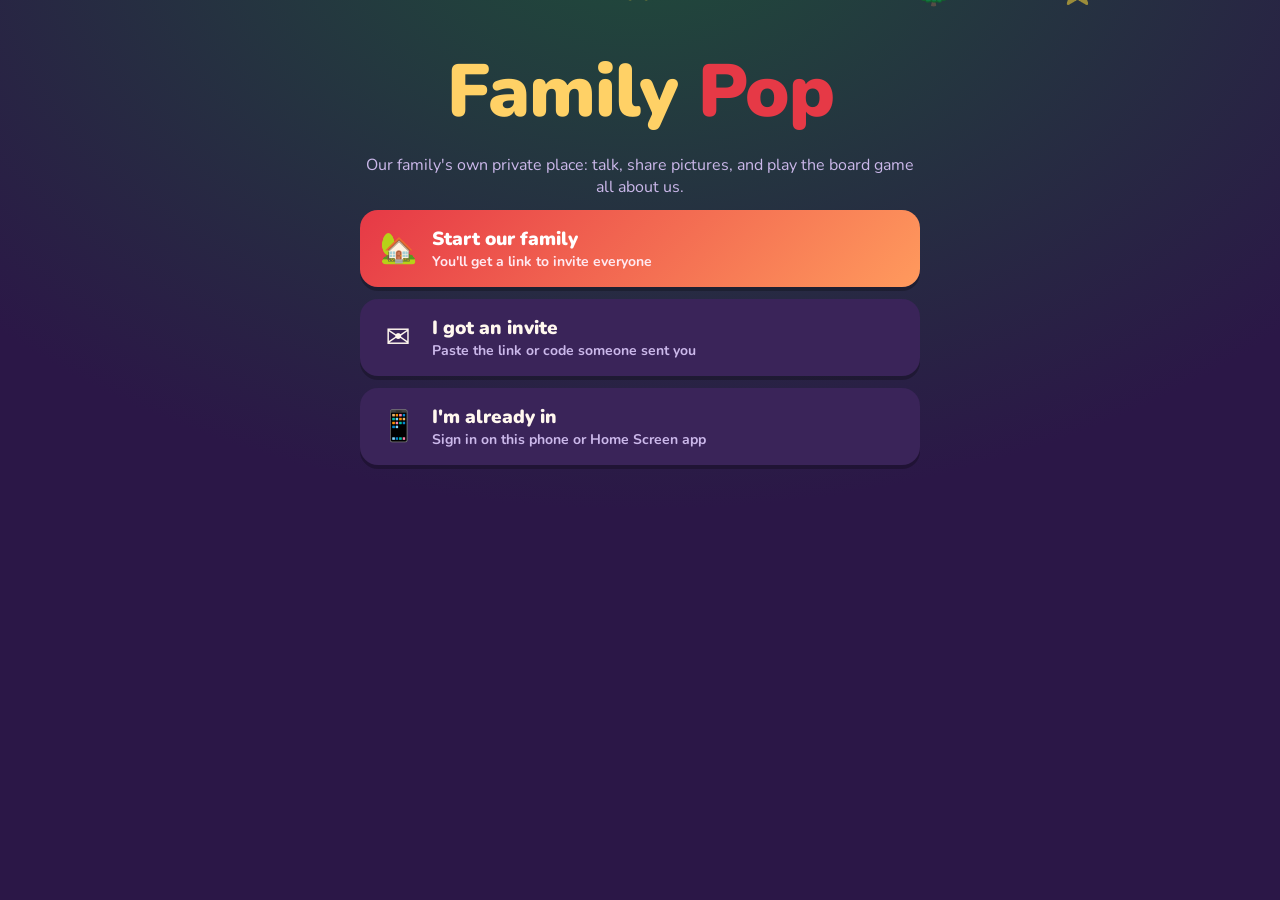
==== commit ba75451d: "Sarnaw's Easy Screen (big buttons: I'm OK, pictures, notes, this week's question, messages) + Notes " ====
--- a/docs/index.html
+++ b/docs/index.html
@@ -242,6 +242,11 @@
 #viewer{position:fixed;inset:0;z-index:70;background:#000;display:none;flex-direction:column;align-items:center;justify-content:center}#viewer.on{display:flex}#viewer img{max-width:100%;max-height:78vh;object-fit:contain}
 #viewer .cap{color:#fff;padding:10px 16px;text-align:center;font-weight:700}#viewer .vb{position:absolute;top:max(10px,env(safe-area-inset-top));left:10px;right:10px;display:flex;justify-content:space-between}
 #viewer .nx{position:absolute;top:50%;transform:translateY(-50%);font-size:34px;background:rgba(255,255,255,.15);border:0;color:#fff;border-radius:50%;width:52px;height:52px}
+#easy .wrap{gap:14px}.ehead{font-size:30px;font-weight:900;text-align:center;margin-top:6px}.ehead small{display:block;font-size:17px;color:var(--dim);font-weight:700}
+.etiles{display:grid;grid-template-columns:1fr 1fr;gap:12px}.etile{background:var(--card);border:0;border-radius:22px;padding:20px 10px;color:var(--ink);font-size:20px;font-weight:900;display:flex;flex-direction:column;align-items:center;gap:6px;position:relative}
+.etile .ei{font-size:46px;line-height:1}.etile .eb{position:absolute;top:8px;right:10px;background:var(--hot,#ff5d8f);color:#fff;border-radius:14px;padding:2px 9px;font-size:16px}
+.note{background:#fff8e7;color:#3b2a12;border-radius:18px;padding:14px;display:flex;flex-direction:column;gap:8px;box-shadow:none}.note .fr{font-weight:900;font-size:18px}.note .tx{font-size:20px;line-height:1.4;white-space:pre-wrap}.note img{width:100%;border-radius:12px}.note.new{outline:3px solid #ffb703}
+.etext{font-size:19px;line-height:1.45}
 </style>
 </head>
 <body>
@@ -290,12 +295,28 @@
   <div id="bdayBox" class="list"></div>
   <div id="dailyBox"></div>
   <div id="grandmaBox"></div>
+  <div id="noteBox"></div>
   <div id="soonBox"></div>
   <div id="dinnerBox"></div>
   <div id="memBox"></div>
   <div id="handBox"></div>
   <div id="prayerBox"></div>
   <div id="feed" class="list"></div>
+</div></section>
+
+<!-- SARNAW'S EASY SCREEN -->
+<section class="screen nonav" id="easy"><div class="wrap">
+  <div class="ehead" id="eHead">Hi! 💛</div>
+  <div id="eCheck"></div>
+  <div class="etiles">
+    <button class="etile" id="ePics"><span class="ei">📸</span>Pictures<span class="eb" id="ePicsN" hidden></span></button>
+    <button class="etile" id="eNotesB"><span class="ei">💌</span>Notes<span class="eb" id="eNotesN" hidden></span></button>
+    <button class="etile" id="eStory"><span class="ei">🎙️</span>This week's question</button>
+    <button class="etile" id="eChat"><span class="ei">💬</span>Messages<span class="eb" id="eChatN" hidden></span></button>
+  </div>
+  <div id="eNotes"></div>
+  <div id="eSoon"></div>
+  <button class="btn ghost" id="eRegular">Show the regular screen</button>
 </div></section>
 
 <!-- CHAT -->
@@ -351,6 +372,7 @@
     <button class="li" id="fHomeScreen"><span class="p">📲</span><span class="n">Put Family Pop on my Home Screen<small>Opens like an app, already signed in</small></span>›</button>
     <button class="li" id="fAlerts"><span class="p">🔔</span><span class="n" id="fAlertsTxt">Phone alerts<small>Off</small></span>›</button>
     <button class="li" id="fCheck"><span class="p">💛</span><span class="n" id="fCheckTxt">Daily "I'm OK" check-in<small>Off</small></span>›</button>
+    <button class="li" id="fEasy" hidden><span class="p">🌼</span><span class="n" id="fEasyTxt">Easy screen<small>Big buttons, just the important things</small></span>›</button>
     <button class="li" id="fBig"><span class="p">🔍</span><span class="n" id="fBigTxt">Bigger text<small>Off</small></span>›</button>
     <button class="li" id="fLetIn"><span class="p">📲</span><span class="n">Let a phone in<small>Someone sees a sign-in code? Type it here</small></span>›</button>
     <button class="li" id="fRelink"><span class="p">📱</span><span class="n">Use Family Pop on another phone<small>Get a one-time code</small></span>›</button></div></div>
@@ -527,12 +549,12 @@
 /* ================= navigation ================= */
 let TAB="home";
 function showScreen(id){$$(".screen").forEach(s=>s.classList.toggle("on",s.id===id));$("#nav").classList.toggle("on",["home","chat","play","games","bank","family"].includes(id))}
-function tab(t){TAB=t;$$("#nav button").forEach(b=>b.classList.toggle("on",b.dataset.t===t));showScreen(t);
+function tab(t){if(t==="home"&&easyOn()){TAB="home";showScreen("easy");renderEasy();return}TAB=t;$$("#nav button").forEach(b=>b.classList.toggle("on",b.dataset.t===t));showScreen(t);
   if(t==="chat"){renderChat();setTimeout(()=>{const m=$("#msgs");m.scrollTop=m.scrollHeight},30)} if(t==="home")renderFeed(); if(t==="bank")renderBank(); if(t==="family")renderFamily(); if(t==="play")renderPlay(); if(t==="games")renderShelf()}
 $$("#nav button").forEach(b=>b.onclick=()=>tab(b.dataset.t));
 function renderAll(){if(!S||S.pending)return;$("#famName").textContent=S.meta.name;$$(".snName").forEach(x=>x.textContent=SN());
-  if(!["home","chat","play","games","bank","family","game"].some(id=>$("#"+id).classList.contains("on")))tab(TAB);
-  renderFeed();renderChat();renderPlay();renderBank();renderFamily();badges()}
+  if(!["home","chat","play","games","bank","family","game","easy"].some(id=>$("#"+id).classList.contains("on")))tab(TAB);
+  renderFeed();renderChat();renderPlay();renderBank();renderFamily();badges();if($("#easy").classList.contains("on"))renderEasy()}
 function badges(){
   const seen=ls.get("seen",{});const unread=r=>S.chat.filter(c=>c.room===r&&c.from!==meId()&&c.ts>(seen[r]||0)).length;
   const rooms=["all"].concat(S.members.filter(m=>m.id!==meId()&&m.status==="member").map(m=>[meId(),m.id].sort().join("~")));
@@ -640,7 +662,7 @@
   if($("#memQ"))$("#memQ").onclick=()=>triviaForm({photoId:pk.id,cat:"Who's in the Picture?"});
 }
 function renderFeed(){
-  if(!S)return;renderHomeScreenBox();renderAlertBox();renderHolidayBanner();renderChamp();renderBirthdays();renderDaily();renderGrandma();renderDinner();renderMemory();renderPrayers();renderHands();renderRemember();renderCheck();renderSoon();const f=S.feed.slice().reverse();
+  if(!S)return;renderHomeScreenBox();renderAlertBox();renderHolidayBanner();renderChamp();renderBirthdays();renderDaily();renderGrandma();renderDinner();renderMemory();renderPrayers();renderHands();renderRemember();renderCheck();renderSoon();renderNoteBox();const f=S.feed.slice().reverse();
   $("#feed").innerHTML=f.length?f.map(p=>{if(p.kind==="remember")return rememberPost(p);if(p.from==="system")return `<div class="post sys${p.kind==="recap"?" recap":""}">${esc(p.text)} <span class="small">· ${ago(p.ts)}</span>${p.audio?`<audio controls preload="none" src="${photoURL(p.audio)}"></audio>`:""}${p.story?`<div class="text" style="color:var(--ink);font-weight:700">${esc(p.story)}</div>`:""}</div>`;
     const a=mem(p.from)||{name:"Someone",piece:"🫧"};const liked=p.likes.includes(meId());
     return `<div class="post"><div class="who"><span class="pc">${a.piece}</span><span>${esc(a.name)}<br><small>${ago(p.ts)}</small></span></div>
@@ -732,7 +754,7 @@
 $("#fAlerts").onclick=()=>{if(!S.pushOn)return enableAlerts($("#fAlerts"));
   sheet(`<div class="bigmoji">🔔</div><h2>Phone alerts are on</h2><button class="btn" id="alTest">Send me a test alert</button><button class="btn ghost" id="alRedo">Set them up again</button><button class="btn ghost" id="alOff">Turn alerts off</button><button class="btn ghost" onclick="document.getElementById('modal').classList.remove('on')">Close</button>`);
   $("#alTest").onclick=()=>testAlert($("#alTest"));$("#alRedo").onclick=()=>{closeSheet();enableAlerts(null)};$("#alOff").onclick=()=>{closeSheet();disableAlerts(null)}};
-function renderFamily(){renderEvents();if($("#setSN")&&document.activeElement!==$("#setSN"))$("#setSN").value=SN();const ct=$("#fCheckTxt");if(ct)ct.innerHTML=`Daily "I'm OK" check-in<small>${S.me.checkin?"On: the family hears if you haven't checked in by early afternoon":"Off"}</small>`;
+function renderFamily(){renderEvents();$("#fEasy").hidden=!S.me.mom;$("#fEasyTxt").innerHTML=`Easy screen<small>${easyOn()?"On":"Off"}: big buttons, just the important things</small>`;if($("#setSN")&&document.activeElement!==$("#setSN"))$("#setSN").value=SN();const ct=$("#fCheckTxt");if(ct)ct.innerHTML=`Daily "I'm OK" check-in<small>${S.me.checkin?"On: the family hears if you haven't checked in by early afternoon":"Off"}</small>`;
   if(!S)return;const me=S.me;
   $("#mePiece").textContent=me.piece;$("#meName").innerHTML=`${esc(me.name)}<small>Edit my piece and trivia answers</small>`;
   const pend=S.members.filter(m=>m.status==="pending");
@@ -1355,6 +1377,50 @@
   $("#fxSave").onclick=()=>{const a=document.createElement("a");a.href=after;a.download="fixed-photo.jpg";document.body.appendChild(a);a.click();a.remove();toast("Saved. On iPhone, press and hold the picture and tap Save to Photos.")};
 };
 
+/* ================= 🌼 Sarnaw's easy screen + 💌 notes ================= */
+function easyOn(){return !!(S&&S.me&&S.me.mom&&ls.get("easy",true))}
+$("#fEasy").onclick=()=>{ls.set("easy",!easyOn());if(!easyOn())ls.set("big",false);else ls.set("big",true);applyBig();tab("home")};
+$("#eRegular").onclick=()=>{ls.set("easy",false);TAB="home";tab("home");toast("You can turn the easy screen back on in Family → Me")};
+function noteCard(n){const m=mem(n.from)||{name:"Someone",piece:"💌"};
+  return `<div class="note ${n.seen?"":"new"}"><div class="fr">${m.piece} ${esc(m.name)} <span style="font-weight:600;font-size:14px;opacity:.7">· ${ago(n.ts)}</span></div>
+    ${n.text?`<div class="tx">${esc(n.text)}</div>`:""}${n.photo?`<img loading="lazy" src="${photoURL(n.photo)}" alt="">`:""}${n.audio?`<audio controls preload="none" src="${photoURL(n.audio)}"></audio>`:""}
+    ${n.text?`<button class="btn small ghost" style="color:#3b2a12" data-nsay="${n.id}">🔊 Read it to me</button>`:""}</div>`}
+function renderEasy(){if(!S)return;$("#eHead").innerHTML=`Hi, ${esc(SN())}! 💛<small>${new Date().toLocaleDateString(undefined,{weekday:"long",month:"long",day:"numeric"})}</small>`;
+  const td=S.dayKey;$("#eCheck").innerHTML=S.me.checkin?(S.me.checkDay===td?`<div class="soon" style="font-size:19px">💛 You told the family you're OK today</div>`:`<button class="checkbig" id="eCk">💛 I'm OK today</button>`):"";
+  if($("#eCk"))$("#eCk").onclick=()=>busy($("#eCk"),doCheckin);
+  const notes=(S.notes||[]).slice().reverse(),unseen=notes.filter(n=>!n.seen).length,lastPic=ls.get("ePicSeen",0),newPics=(S.photos||[]).filter(p=>p.ts>lastPic&&p.from!==meId()).length;
+  const nb=(el,n)=>{$(el).hidden=!n;$(el).textContent=n};nb("#eNotesN",unseen);nb("#ePicsN",newPics);nb("#eChatN",+($("#nbChat").textContent||0)*(!$("#nbChat").hidden));
+  $("#eNotes").innerHTML=notes.length?`<h3 style="margin:6px 0 0;font-size:22px">💌 Notes for you</h3>${notes.slice(0,3).map(noteCard).join("")}`:"";
+  const soon=(S.events||[]).filter(e=>e.date>=td).slice(0,3);
+  $("#eSoon").innerHTML=soon.length?`<div class="mem"><div class="cat" style="font-size:16px">📅 Coming up</div>${soon.map(e=>`<div class="etext"><b>${esc(e.title)}</b><br>${evDay(e.date).toLocaleDateString(undefined,{weekday:"long",month:"long",day:"numeric"})}${e.time?" at "+esc(e.time):""}</div>`).join("")}</div>`:"";
+  $$("[data-nsay]").forEach(b=>b.onclick=()=>{const n=S.notes.find(x=>x.id===b.dataset.nsay);const m=mem(n.from);say2((m?m.name+" says: ":"")+n.text)});
+  if(unseen)setTimeout(()=>{if($("#easy").classList.contains("on"))act("noteSeen",{}).catch(()=>{})},2500);
+}
+$("#ePics").onclick=()=>{ls.set("ePicSeen",Date.now());GAL=(S.photos||[]).slice().reverse();if(!GAL.length)return toast("No pictures yet");openViewer(0)};
+$("#eNotesB").onclick=()=>{const notes=(S.notes||[]).slice().reverse();sheet(`<h2>💌 Notes for you</h2>${notes.map(noteCard).join("")||'<div class="dim">No notes yet. The family can send you one anytime!</div>'}<button class="btn" onclick="document.getElementById('modal').classList.remove('on')">Close</button>`);
+  $$("#modal [data-nsay]").forEach(b=>b.onclick=()=>{const n=S.notes.find(x=>x.id===b.dataset.nsay);const m=mem(n.from);say2((m?m.name+" says: ":"")+n.text)})};
+$("#eChat").onclick=()=>tab("chat");
+$("#eStory").onclick=async()=>{const g=S.grandma;if(!g)return toast("No question this week");if(g.answered)return toast("You already answered this week's question. Thank you! 💛");
+  sheet(`<div class="bigmoji">🎙️</div><h2 style="font-size:24px">"${esc(g.prompt)}"</h2><button class="btn" id="esTalk" style="font-size:20px;padding:16px">🎤 Answer by talking</button><button class="btn ghost" id="esSay">🔊 Read the question to me</button><button class="btn ghost" onclick="document.getElementById('modal').classList.remove('on')">Not now</button>`);
+  $("#esSay").onclick=()=>say2(g.prompt);
+  $("#esTalk").onclick=async()=>{const a=await recordSheet(g.prompt);if(a)busy(null,async()=>{await act("storyAnswer",{audio:a});sfx.fan();toast("🎙️ Saved! The family will love this.");refresh()})}};
+function renderNoteBox(){const box=$("#noteBox");if(!box)return;const sn=S.members.find(m=>m.mom&&m.status==="member");
+  if(!sn||sn.id===meId()){box.innerHTML="";return}const mine=(S.notes||[]).slice(-2).reverse();
+  box.innerHTML=`<div class="mem"><div class="cat">💌 Notes for ${esc(SN())}</div><div class="dim small">Send ${esc(SN())} a note, a picture, or a voice message. It lands right on her screen.</div>
+    ${mine.map(n=>`<div class="small">You: ${esc((n.text||(n.audio?"🎤 voice message":"📷 picture")).slice(0,60))} <b style="color:${n.seen?"var(--good)":"var(--dim)"}">${n.seen?"✓ She read it":"· sent"}</b></div>`).join("")}
+    <button class="btn small" id="ntGo">💌 Send ${esc(SN())} a note</button></div>`;
+  $("#ntGo").onclick=()=>{NT={text:"",photo:null,audio:null};noteSheet()}}
+let NT={text:"",photo:null,audio:null};
+function noteSheet(){sheet(`<h2>💌 A note for ${esc(SN())}</h2><textarea id="ntTxt" maxlength="600" placeholder="Love you! Here's what we did today…">${esc(NT.text)}</textarea>
+   <div class="split"><button class="btn ghost" id="ntPic">📷 ${NT.photo?"Change picture":"Picture"}</button><button class="btn ghost" id="ntMic">🎤 ${NT.audio?"Record again":"Voice"}</button></div>
+   <img id="ntPrev" class="qphoto" ${NT.photo?`src="${NT.photo}"`:"hidden"} alt=""><div class="small" style="font-weight:800">${NT.audio?"🎤 Voice message ready":""}</div>
+   <button class="btn" id="ntSend">Send it to ${esc(SN())}</button><button class="btn ghost" onclick="document.getElementById('modal').classList.remove('on')">Cancel</button>`);
+  const keep=()=>NT.text=$("#ntTxt").value;
+  $("#ntPic").onclick=async()=>{keep();const p=await pickPhoto(1000);if(p){NT.photo=p;noteSheet()}};
+  $("#ntMic").onclick=async()=>{keep();const a=await recordSheet("A voice message for "+SN());if(a)NT.audio=a;noteSheet()};
+  $("#ntSend").onclick=()=>busy($("#ntSend"),async()=>{keep();const t=NT.text.trim();if(!t&&!NT.photo&&!NT.audio)return toast("Write something, or add a picture or voice message");
+    await act("noteAdd",{text:t,photo:NT.photo,audio:NT.audio});NT={text:"",photo:null,audio:null};closeSheet();sfx.fan();toast(`💌 Sent! ${SN()} will get it right away.`);refresh()})}
+
 /* ================= 🔊 read it to me ================= */
 function say2(text){try{const ss=window.speechSynthesis;if(!ss)return toast("This phone can't read out loud here");
   if(ss.speaking){ss.cancel();return}
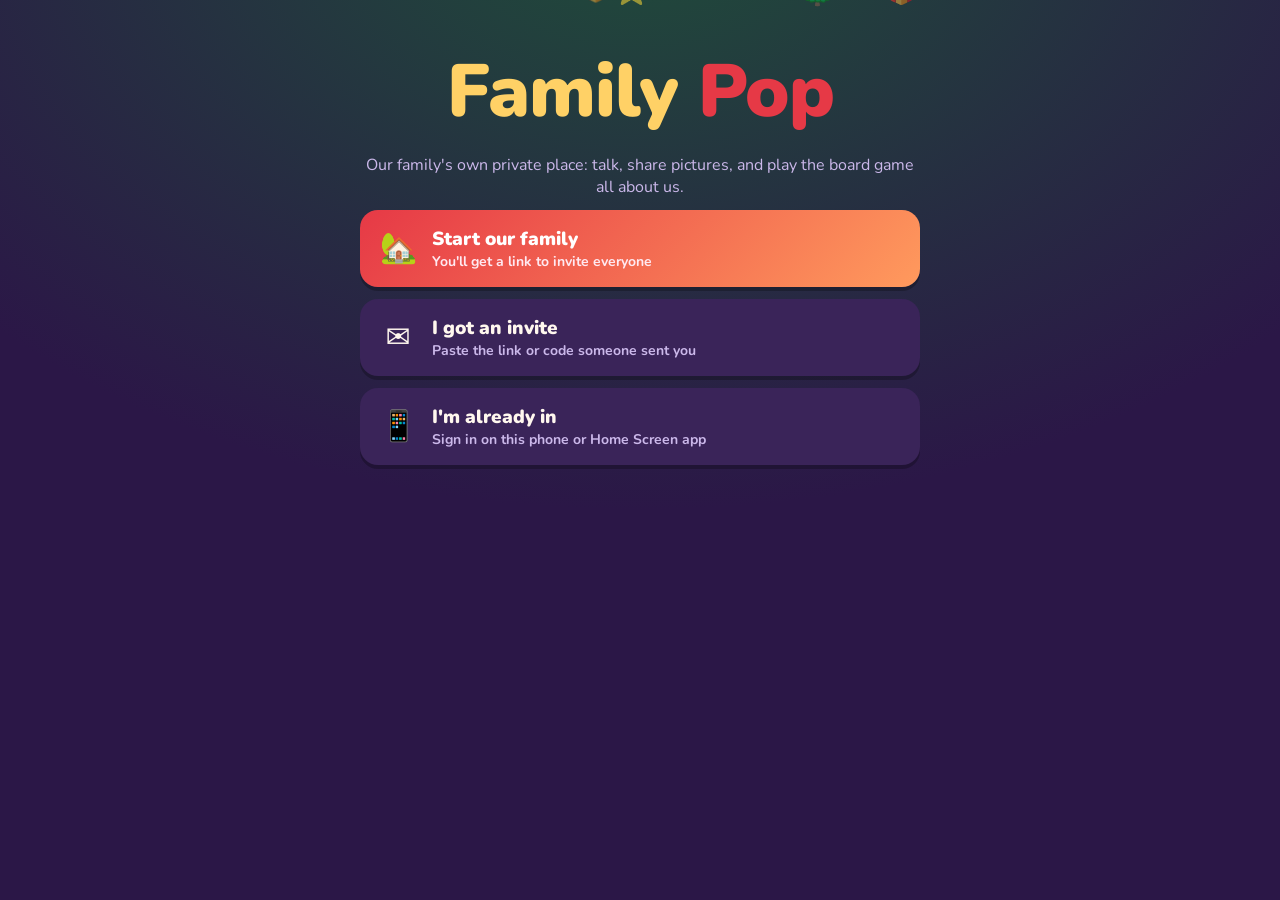
==== commit 32788808: "Easy screen: larger by default, readable read-aloud button on notes Co-Authored-By: Claude Opus 5.5 " ====
--- a/docs/index.html
+++ b/docs/index.html
@@ -247,6 +247,8 @@
 .etile .ei{font-size:46px;line-height:1}.etile .eb{position:absolute;top:8px;right:10px;background:var(--hot,#ff5d8f);color:#fff;border-radius:14px;padding:2px 9px;font-size:16px}
 .note{background:#fff8e7;color:#3b2a12;border-radius:18px;padding:14px;display:flex;flex-direction:column;gap:8px;box-shadow:none}.note .fr{font-weight:900;font-size:18px}.note .tx{font-size:20px;line-height:1.4;white-space:pre-wrap}.note img{width:100%;border-radius:12px}.note.new{outline:3px solid #ffb703}
 .etext{font-size:19px;line-height:1.45}
+#easy .wrap{zoom:1.18}body.big #easy .wrap{zoom:1.3}
+.note .nsay{background:#ffe2a8;color:#3b2a12;border:0;border-radius:12px;padding:10px;font-weight:900;font-size:16px}
 </style>
 </head>
 <body>
@@ -1384,7 +1386,7 @@
 function noteCard(n){const m=mem(n.from)||{name:"Someone",piece:"💌"};
   return `<div class="note ${n.seen?"":"new"}"><div class="fr">${m.piece} ${esc(m.name)} <span style="font-weight:600;font-size:14px;opacity:.7">· ${ago(n.ts)}</span></div>
     ${n.text?`<div class="tx">${esc(n.text)}</div>`:""}${n.photo?`<img loading="lazy" src="${photoURL(n.photo)}" alt="">`:""}${n.audio?`<audio controls preload="none" src="${photoURL(n.audio)}"></audio>`:""}
-    ${n.text?`<button class="btn small ghost" style="color:#3b2a12" data-nsay="${n.id}">🔊 Read it to me</button>`:""}</div>`}
+    ${n.text?`<button class="nsay" data-nsay="${n.id}">🔊 Read it to me</button>`:""}</div>`}
 function renderEasy(){if(!S)return;$("#eHead").innerHTML=`Hi, ${esc(SN())}! 💛<small>${new Date().toLocaleDateString(undefined,{weekday:"long",month:"long",day:"numeric"})}</small>`;
   const td=S.dayKey;$("#eCheck").innerHTML=S.me.checkin?(S.me.checkDay===td?`<div class="soon" style="font-size:19px">💛 You told the family you're OK today</div>`:`<button class="checkbig" id="eCk">💛 I'm OK today</button>`):"";
   if($("#eCk"))$("#eCk").onclick=()=>busy($("#eCk"),doCheckin);
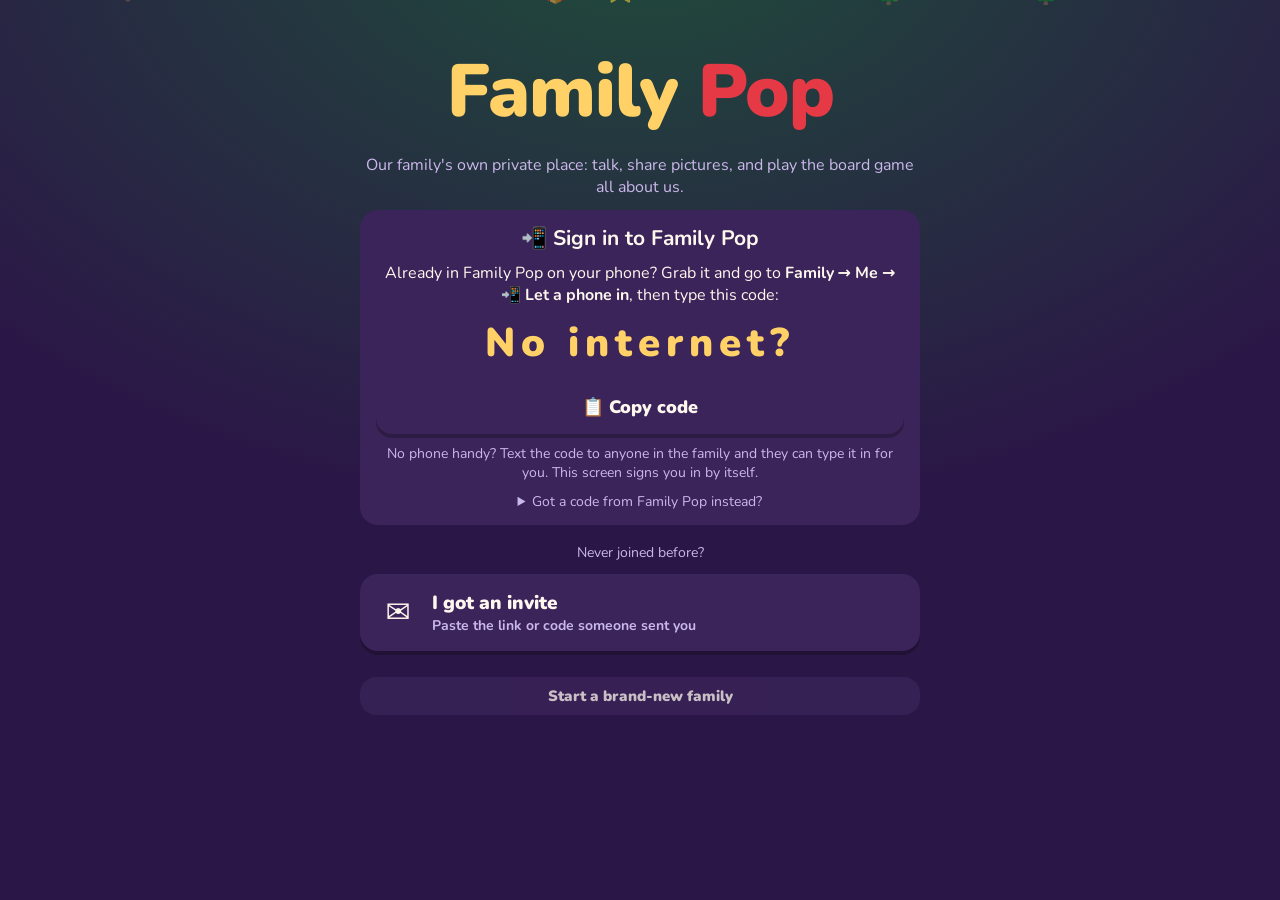
==== commit 47c471f0: "Signed-out devices (iPads, new phones) lead with the sign-in code; enter it on your own phone; warn " ====
--- a/docs/index.html
+++ b/docs/index.html
@@ -259,18 +259,18 @@
   <div class="tag">Our family's own private place: talk, share pictures, and play the board game all about us.</div>
   <div class="card" id="wSignIn" style="display:none;text-align:center;flex-direction:column;gap:10px">
     <b style="font-size:21px">📲 Sign in to Family Pop</b>
-    <div>Text this code to anyone in the family:</div>
+    <div>Already in Family Pop on your phone? Grab it and go to <b>Family → Me → 📲 Let a phone in</b>, then type this code:</div>
     <div class="code" id="wDevCode">· · ·</div>
     <button class="btn ghost" id="wDevCopy">📋 Copy code</button>
-    <div class="dim small">They open Family Pop → <b>Family</b> → <b>📲 Let a phone in</b>, and type it. This screen will sign you in by itself.</div>
+    <div class="dim small">No phone handy? Text the code to anyone in the family and they can type it in for you. This screen signs you in by itself.</div>
     <details><summary class="small dim">Got a code from Family Pop instead?</summary>
       <input id="wHomeCode" maxlength="10" placeholder="Code" style="text-transform:uppercase;letter-spacing:4px;text-align:center;font-size:24px;margin-top:8px" autocapitalize="characters">
       <button class="btn ghost" id="wHomePaste">📋 Paste code</button><button class="btn" id="wHomeGo">Sign me in</button></details>
   </div>
-  <div class="dim small" id="wNewHdr" style="display:none;text-align:center;margin-top:6px">New to Family Pop?</div>
-  <button class="big main" id="wStart"><span class="ico">🏡</span><div>Start our family<small>You'll get a link to invite everyone</small></div></button>
+  <button class="big" id="wRelink"><span class="ico">📱</span><div>I'm already in the family<small>Sign in on this phone, iPad, or Home Screen app</small></div></button>
+  <div class="dim small" id="wNewHdr" style="display:none;text-align:center;margin-top:6px">Never joined before?</div>
   <button class="big" id="wJoin"><span class="ico">✉️</span><div>I got an invite<small>Paste the link or code someone sent you</small></div></button>
-  <button class="big" id="wRelink"><span class="ico">📱</span><div>I'm already in<small>Sign in on this phone or Home Screen app</small></div></button>
+  <button class="btn ghost small" id="wStart" style="margin-top:14px;opacity:.75">Start a brand-new family</button>
 </div></section>
 
 <!-- WAITING FOR APPROVAL -->
@@ -443,7 +443,7 @@
 const mem=id=>S&&S.members.find(m=>m.id===id);
 let refreshT=null;
 async function refresh(){
-  try{const d=await api(`/f/${SES.fid}/me`);S=d;ls.set("cache",d);
+  try{const d=await api(`/f/${SES.fid}/me`);S=d;ls.set("cache",d);try{navigator.storage&&navigator.storage.persist&&navigator.storage.persist()}catch(e){}
     if(d.pending){showScreen("pending");$("#pendTitle").textContent=`Almost in, ${d.me.name}!`;return}
     renderAll();
   }catch(e){if(e.status===401){toast("This phone isn't in the family anymore");ls.set("session",null);SES=null;showScreen("welcome")}else if(!S)toast(e.message)}
@@ -582,7 +582,7 @@
 function readProfile(){let piece=($(".pieces button.on")||{}).dataset;piece=piece?piece.p:"🧁";
   return {name:$("#pfName").value.trim(),piece,birthday:$("#pfBday").value.trim(),nick:$("#pfNick").value.trim(),food:$("#pfFood").value.trim(),secret:$("#pfSecret").value.trim(),fb:($("#pfFb")||{value:""}).value.trim(),chatTrivia:$("#pfChat").checked}}
 function wirePieces(){$$("#pfPieces button").forEach(b=>b.onclick=()=>{if(b.classList.contains("lock")){toast("Buy that piece in the Bank 🏦");return}$$("#pfPieces button").forEach(x=>x.classList.toggle("on",x===b))})}
-$("#wStart").onclick=()=>{sheet(`<h2>Start our family</h2><label class="f">Family name<input id="fmName" placeholder="The Cook Family" maxlength="40"></label>${profileFields()}<button class="btn" id="fmGo">Start it</button><button class="btn ghost" onclick="document.getElementById('modal').classList.remove('on')">Cancel</button>`);wirePieces();
+$("#wStart").onclick=()=>{sheet(`<h2>Start a brand-new family</h2><div class="soon" style="text-align:left">⚠️ If anyone in your family already uses Family Pop, <b>don't</b> start a new one. Tap Cancel and use the sign-in code instead.</div><label class="f">Family name<input id="fmName" placeholder="The Cook Family" maxlength="40"></label>${profileFields()}<button class="btn" id="fmGo">Start it</button><button class="btn ghost" onclick="document.getElementById('modal').classList.remove('on')">Cancel</button>`);wirePieces();
   $("#fmGo").onclick=()=>busy($("#fmGo"),async()=>{const me=readProfile();if(!me.name)return toast("Please type your name");
     const r=await api("/create",{familyName:$("#fmName").value.trim()||"Our Family",me});SES={fid:r.fid,memberId:r.memberId,token:r.token};ls.set("session",SES);closeSheet();
     await refresh();connect();tab("family");setTimeout(inviteSheet,400)})};
@@ -598,7 +598,7 @@
 $("#wRelink").onclick=()=>{devSignIn();$("#wSignIn").scrollIntoView({behavior:"smooth"})};
 let DEV=null;
 async function devSignIn(){ // works anywhere: Home Screen app, new phone, other browser
-  $("#wSignIn").style.display="flex";$("#wNewHdr").style.display="";$("#wStart").classList.remove("main");
+  $("#wSignIn").style.display="flex";$("#wNewHdr").style.display="";$("#wRelink").style.display="none";
   const signedIn=async r=>{SES={fid:r.fid,memberId:r.memberId,token:r.token};ls.set("session",SES);clearInterval(DEV&&DEV.t);DEV=null;sfx.fan();await refresh();connect();tab("home");toast("👋 You're in!");keepHomeLink()};
   const fresh=async()=>{try{const r=await api("/devreq",{});DEV={code:r.code,t:DEV&&DEV.t};$("#wDevCode").textContent=r.code}catch(e){$("#wDevCode").textContent="No internet?"}};
   if(DEV)return;DEV={};await fresh();
@@ -1644,7 +1644,7 @@
     if(new URLSearchParams(location.search).get("checkin")&&S&&S.me&&S.me.checkin&&S.me.checkDay!==S.dayKey)busy(null,doCheckin);
     keepHomeLink();
     if(inv&&inv.fid!==SES.fid)toast("You're already in a family on this phone")}
-  else{showScreen("welcome");if(inv)joinFlow(inv)}
+  else{showScreen("welcome");if(inv)joinFlow(inv);else devSignIn()}
 })();
 })();
 </script>
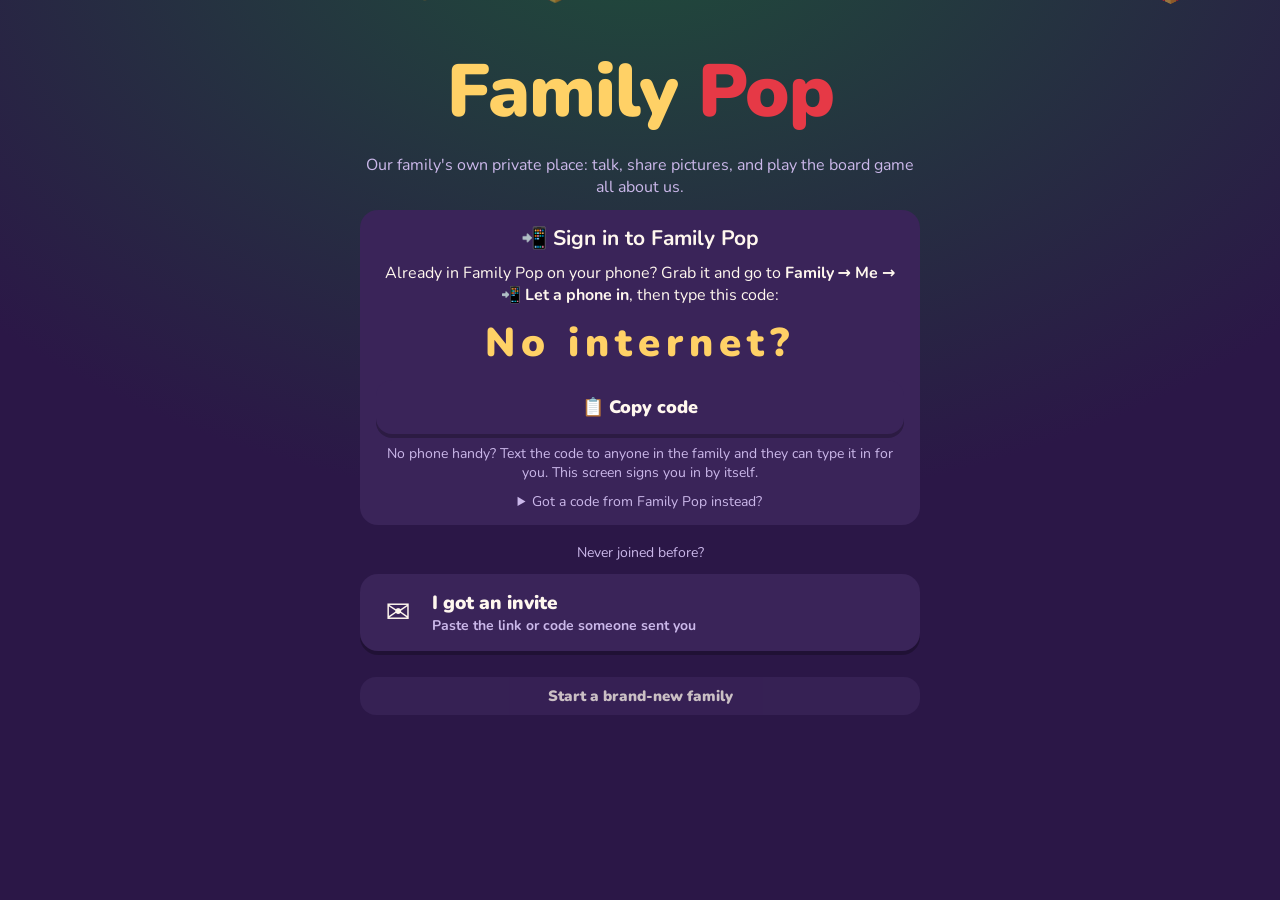
==== commit cb8a2e53: "Sarnaw everywhere: marked member always shows as Sarnaw, Ask Sarnaw card uses her family name, no Gr" ====
--- a/docs/index.html
+++ b/docs/index.html
@@ -501,7 +501,7 @@
 /* ================= the world ================= */
 const BASIC_PIECES=["🧁","🐢","🏎️","🚜","🫧","🐉","🌹","🦋","🐈","🐕","☕","🎸"];
 const SHOP_PIECES=["🦄","👑","🎣","🏈","🌻","⭐","🦅","🐴","🚀","🍀","🎂","🦖"];
-const BOTS=[{id:"bot1",name:"Granny Bot",piece:"👵",acc:.55,brave:.15,buy:.7},{id:"bot2",name:"Uncle Ace",piece:"🤠",acc:.72,brave:.45,buy:.85},{id:"bot3",name:"Shark",piece:"🦈",acc:.86,brave:.8,buy:.95}];
+const BOTS=[{id:"bot1",name:"Slowpoke Bot",piece:"🐢",acc:.55,brave:.15,buy:.7},{id:"bot2",name:"Uncle Ace",piece:"🤠",acc:.72,brave:.45,buy:.85},{id:"bot3",name:"Shark",piece:"🦈",acc:.86,brave:.8,buy:.95}];
 const CATS=["Way Back When","Favorites","Who's in the Picture?","Then & Now"];
 const GROUPS={townA:{name:"Around Town",color:"var(--gTownA)"},famA:{name:"Family Places",color:"var(--gFamA)"},townB:{name:"Downtown",color:"var(--gTownB)"},famB:{name:"Family Places",color:"var(--gFamB)"},home:{name:"Homes",color:"var(--gHome)"}};
 const BASE=[{t:"go",name:"GO",ic:"🫧"},{t:"home",slot:0,name:"House",ic:"🏡",g:"home",price:150},{t:"prop",name:"The Diner",ic:"🍔",g:"townA",price:100},{t:"fine",name:"Oops!",ic:"😬"},
@@ -568,7 +568,7 @@
 /* ================= welcome / join ================= */
 function profileFields(p,opts={}){
   p=p||{};const owned=BASIC_PIECES.concat(p.pieces||[]);
-  return `<label class="f">Your name<input id="pfName" value="${esc(p.name||"")}" placeholder="Like Sarnaw, Kelsey, or Andrew" maxlength="18"></label>
+  return `<label class="f">Your name<input id="pfName" value="${esc(p.name||"")}" placeholder="Like Sarnaw, Kelsey, or Andrew" maxlength="18" ${p.mom?"disabled title=\"The whole family knows you as Sarnaw\"":""}></label>
    <div style="text-align:left;font-weight:800">Pick your game piece</div>
    <div class="pieces" id="pfPieces">${owned.concat(SHOP_PIECES.filter(x=>!owned.includes(x))).map(x=>`<button type="button" class="${x===(p.piece||"🧁")?"on":""} ${owned.includes(x)?"":"lock"}" data-p="${x}" ${owned.includes(x)?"":'title="Buy it in the Bank"'}>${x}</button>`).join("")}</div>
    <div class="dim" style="text-align:left;font-weight:800">Quick trivia for the game. One short answer each. Skip any.</div>
@@ -781,15 +781,15 @@
  {name:"Ira William Young Sr.",relation:"Mom's grandfather",born:"1899",died:"1974",place:"Grannis, Arkansas",story:"Lost his mother when he was 3, and was raised by his grandmother Ardena."},
  {name:"Vera Mae Bagley",relation:"Mom's grandmother",born:"1909",died:"1990",place:"Grannis, Arkansas",story:"Married Ira Young Sr. The family remembered her birth year as 1910, but her stone says 1909."},
  {name:"Joseph Elmer Vaughn",relation:"Mom's grandfather",born:"1881",died:"1959",place:"Garland County, Arkansas",story:"Grandpa Vaughn. Father of 13 children with Cora, plus 3 with his first wife, Rosie Lee Clemons."},
- {name:"Cora Ellen Neighbors",relation:"Mom's grandmother",born:"1898",died:"1976",place:"Hot Springs, Arkansas",story:"Grandma Vaughn. Raised 13 children in Hot Springs."},
+ {name:"Cora Ellen Neighbors",relation:"Mom's grandmother",born:"1898",died:"1976",place:"Hot Springs, Arkansas",story:"Sarnaw's Grandma Vaughn. Raised 13 children in Hot Springs."},
  {name:"Harry Young",relation:"Mom's great-grandparent",story:"A stranger in town. He married Rowena Duggan, then up and left the family one day."},
  {name:"Rowena Duggan",relation:"Mom's great-grandparent",born:"1879",died:"1902",place:"Polk County, Arkansas",story:"Died at about 22, leaving two little ones, Ira Sr. and Lillian, for her mother Ardena to raise."},
  {name:"David Alexander Bagley",relation:"Mom's great-grandparent",born:"1868",died:"1951",place:"Grannis, Arkansas",story:"Vera Mae Bagley's father. Buried at Overturf Cemetery."},
  {name:"Ella Jane Sims",relation:"Mom's great-grandparent",born:"1886",died:"1922",place:"Greenville, Texas",story:"Called Jennie. Born in Greenville, Texas, and died in Grannis at 36."},
  {name:"James Melton Vaughn",relation:"Mom's great-grandparent",born:"1844",died:"1900",story:"Grandpa Vaughn's father."},
  {name:"Ruth Caroline Dodd",relation:"Mom's great-grandparent",story:"Grandpa Vaughn's mother."},
- {name:"Archie Miller Neighbors",relation:"Mom's great-grandparent",born:"1867",died:"1923",place:"Garland County, Arkansas",story:"Grandma Vaughn's father."},
- {name:"Rose Etta Harris",relation:"Mom's great-grandparent",born:"1869",died:"1949",story:"Called Rosetta. Grandma Vaughn's mother."},
+ {name:"Archie Miller Neighbors",relation:"Mom's great-grandparent",born:"1867",died:"1923",place:"Garland County, Arkansas",story:"Father of Sarnaw's Grandma Vaughn."},
+ {name:"Rose Etta Harris",relation:"Mom's great-grandparent",born:"1869",died:"1949",story:"Called Rosetta. Mother of Sarnaw's Grandma Vaughn."},
  {name:"Michael Charles Duggan",relation:"Mom's ancestor",born:"1822",died:"1902",place:"Maynooth, County Kildare, Ireland",story:"An Irish immigrant and Union Civil War soldier in the 3rd Illinois Cavalry, who settled in the Arkansas pines. The deepest root of the family."},
  {name:"Ardena Frances Hays",relation:"Mom's ancestor",born:"1852",died:"1927",place:"Arkansas",story:"Outlived her daughter Rowena and raised her grandchildren, Ira Sr. and Lillian. The family name Ardena comes from her."},
  {name:"Leven Savage Neighbors",relation:"Mom's ancestor",born:"1829",died:"1898",place:"Kentucky",story:"Born in Kentucky and died in Hot Springs."},
@@ -1111,7 +1111,7 @@
   const st=ST(),f=rnd(FINES),idx=st.players.indexOf(p),bot=BOTS.find(b=>b.id===p.bot);let useP=false;
   if(p.pass){if(bot)useP=f.amt>=25;else useP=await ask(`<div class="bigmoji">😬</div><h2>${f.text}</h2><div>${f.sub}</div><div class="dim">You have a Free Pass. Use it to skip this fine?</div>`,[["🎟️ Use my Free Pass",true,"btn"],["Just pay it",false]])}
   if(useP){p.pass--;log(`${p.name} used a Free Pass on "${f.text}"`);toast("🎟️ Free Pass! No fine");renderPlayers();return}
-  if(f.k==="call"){const mom=st.players.find(x=>x.mom&&x!==p);p.cash-=50;if(mom)mom.cash+=50;else st.pot+=50;log(`${p.name} forgot to call ${SN()}: 50 ${mom?"to "+mom.name:"into the Pie Pot"}`)}
+  if(f.k==="call"){const mom=st.players.find(x=>x.mom&&x!==p);p.cash-=50;if(mom)mom.cash+=50;else st.pot+=50;log(`${p.name} forgot to call ${SN()}: 50 ${mom?"to "+SN():"into the Pie Pot"}`)}
   else if(f.k==="dish"){p.cash-=25;st.pot+=25;log(`${p.name} left the dishes: 25 into the Pie Pot`)}
   else if(f.k==="thank"){const prev=st.players[(idx-1+st.players.length)%st.players.length];p.cash-=20;if(prev!==p)prev.cash+=20;else st.pot+=20;log(`${p.name} forgot to say thank you: 20 to ${prev.name}`)}
   else{st.players.forEach(x=>{if(x!==p){p.cash-=10;x.cash+=10}});log(`${p.name} ate the last piece of pie: 10 to everyone`)}
@@ -1267,7 +1267,7 @@
   if($("#hsGo"))$("#hsGo").onclick=()=>setupHome($("#hsGo"));if($("#hsNo"))$("#hsNo").onclick=()=>{ls.set("hsDismiss",Date.now());renderHomeScreenBox()}}
 async function tryPair(){ // Home Screen app with no sign-in: was this phone just set up from Safari?
   try{const r=await api("/pair",{});if(r&&r.token){SES={fid:r.fid,memberId:r.memberId,token:r.token};ls.set("session",SES);return true}}catch(e){}return false}
-/* ================= 🎙️ recording helper (Ask Grandma) ================= */
+/* ================= 🎙️ recording helper (Ask Sarnaw) ================= */
 function recordSheet(title){return new Promise(async res=>{
   if(!navigator.mediaDevices||!window.MediaRecorder){toast("This phone can't record here. You can type it instead.");return res(null)}
   let stream;try{stream=await navigator.mediaDevices.getUserMedia({audio:true})}catch(e){toast("Please allow the microphone");return res(null)}
@@ -1281,22 +1281,22 @@
   $("#recStop").onclick=()=>rec.stop();$("#recCancel").onclick=()=>{cancelled=true;rec.stop()};rec.start(1000);
 })}
 
-/* ================= 🎙️ Ask Grandma ================= */
+/* ================= 🎙️ Ask Sarnaw ================= */
 function renderGrandma(){
   const box=$("#grandmaBox");if(!box)return;const g=S.grandma;
   if(!g){box.innerHTML=S.me.approver?`<div class="soon">🎙️ <b>Ask ${SN()}</b> starts once ${SN()} is marked. Family → tap her name → "This is ${SN()}".</div>`:"";return}
   const mom=mem(g.momId),story=S.stories.slice().reverse().find(x=>x.week===g.week),isMom=S.me.id===g.momId;
   box.innerHTML=`<div class="mem"><div class="cat">🎙️ Ask ${SN()} · this week</div><div class="qtext" style="font-size:19px">"${esc(g.prompt)}" <button class="say" id="gmSay" aria-label="Read it to me">🔊</button></div>
-    ${story?`${story.audio?`<audio controls preload="none" src="${photoURL(story.audio)}"></audio>`:""}${story.text?`<div class="text" style="white-space:pre-wrap">${esc(story.text)}</div>`:""}<div class="small dim">${isMom?"Thank you! Your story is saved for the whole family.":esc(mom.name)+" answered "+ago(story.ts)}</div>`
-      :isMom?`<div class="split"><button class="btn" id="gmTalk">🎤 Answer by talking</button><button class="btn ghost" id="gmType">⌨️ Type it</button></div>`:`<div class="dim small">Waiting for ${esc(mom.name)}'s answer…</div>`}
-    <div class="row">${S.stories.length?`<button class="btn small ghost" id="gmAll">📚 ${isMom?"My":esc(mom.name)+"'s"} stories (${S.stories.length})</button>`:""}${isMom?"":`<button class="btn small ghost" id="gmAsk">💡 Suggest a question for ${esc(mom.name)}</button>`}</div></div>`;
-  $("#gmSay").onclick=()=>say2(g.prompt+(story&&story.text?". "+mom.name+" said: "+story.text:""));
+    ${story?`${story.audio?`<audio controls preload="none" src="${photoURL(story.audio)}"></audio>`:""}${story.text?`<div class="text" style="white-space:pre-wrap">${esc(story.text)}</div>`:""}<div class="small dim">${isMom?"Thank you! Your story is saved for the whole family.":esc(SN())+" answered "+ago(story.ts)}</div>`
+      :isMom?`<div class="split"><button class="btn" id="gmTalk">🎤 Answer by talking</button><button class="btn ghost" id="gmType">⌨️ Type it</button></div>`:`<div class="dim small">Waiting for ${esc(SN())}'s answer…</div>`}
+    <div class="row">${S.stories.length?`<button class="btn small ghost" id="gmAll">📚 ${isMom?"My":esc(SN())+"'s"} stories (${S.stories.length})</button>`:""}${isMom?"":`<button class="btn small ghost" id="gmAsk">💡 Suggest a question for ${esc(SN())}</button>`}</div></div>`;
+  $("#gmSay").onclick=()=>say2(g.prompt+(story&&story.text?". "+SN()+" said: "+story.text:""));
   if($("#gmTalk"))$("#gmTalk").onclick=async()=>{const a=await recordSheet(g.prompt);if(a)busy(null,async()=>{await act("storyAnswer",{audio:a});sfx.fan();toast("🎙️ Saved! The family will love this.");refresh()})};
   if($("#gmType"))$("#gmType").onclick=()=>{sheet(`<h2>${esc(g.prompt)}</h2><textarea id="gmTxt" style="min-height:160px" maxlength="3000" placeholder="Tell us…"></textarea><button class="btn" id="gmSave">Save my story</button><button class="btn ghost" onclick="document.getElementById('modal').classList.remove('on')">Cancel</button>`);
     $("#gmSave").onclick=()=>busy($("#gmSave"),async()=>{const t=$("#gmTxt").value.trim();if(!t)return toast("Type your answer");await act("storyAnswer",{text:t});closeSheet();sfx.fan();refresh()})};
-  if($("#gmAsk"))$("#gmAsk").onclick=()=>{sheet(`<h2>💡 A question for ${esc(mom.name)}</h2><div class="dim">She'll get it as a future Ask ${SN()} question.</div><input id="gmQ" maxlength="200" placeholder="What was Grandpa Vaughn like?"><button class="btn" id="gmQGo">Send it</button><button class="btn ghost" onclick="document.getElementById('modal').classList.remove('on')">Cancel</button>`);
+  if($("#gmAsk"))$("#gmAsk").onclick=()=>{sheet(`<h2>💡 A question for ${esc(SN())}</h2><div class="dim">She'll get it as a future Ask ${SN()} question.</div><input id="gmQ" maxlength="200" placeholder="What was Grandpa Vaughn like?"><button class="btn" id="gmQGo">Send it</button><button class="btn ghost" onclick="document.getElementById('modal').classList.remove('on')">Cancel</button>`);
     $("#gmQGo").onclick=()=>busy($("#gmQGo"),async()=>{await act("storySuggest",{q:$("#gmQ").value});closeSheet();toast(`💡 Added to ${SN()}'s questions`);refresh()})};
-  if($("#gmAll"))$("#gmAll").onclick=()=>sheet(`<h2>📚 ${esc(mom.name)}'s stories</h2><div class="list">${S.stories.slice().reverse().map(x=>`<div class="post" style="text-align:left"><b>"${esc(x.prompt)}"</b>${x.audio?`<audio controls preload="none" src="${photoURL(x.audio)}"></audio>`:""}${x.text?`<div class="text">${esc(x.text)}</div>`:""}<div class="small dim">${new Date(x.ts).toLocaleDateString()}</div></div>`).join("")}</div><button class="btn" onclick="document.getElementById('modal').classList.remove('on')">Close</button>`);
+  if($("#gmAll"))$("#gmAll").onclick=()=>sheet(`<h2>📚 ${esc(SN())}'s stories</h2><div class="list">${S.stories.slice().reverse().map(x=>`<div class="post" style="text-align:left"><b>"${esc(x.prompt)}"</b>${x.audio?`<audio controls preload="none" src="${photoURL(x.audio)}"></audio>`:""}${x.text?`<div class="text">${esc(x.text)}</div>`:""}<div class="small dim">${new Date(x.ts).toLocaleDateString()}</div></div>`).join("")}</div><button class="btn" onclick="document.getElementById('modal').classList.remove('on')">Close</button>`);
 }
 
 /* ================= 🕯️ remembering ================= */
@@ -1529,7 +1529,7 @@
 }
 function recipeForm(){let photo=null;const names=[...new Set(S.members.filter(m=>m.status==="member").map(m=>m.name).concat((S.tree||[]).map(t=>t.name)))];
   sheet(`<h2>🍲 Add a family recipe</h2><label class="f">The dish<input id="rcT" maxlength="80" placeholder="Chicken and dumplings"></label>
-    <label class="f">Whose is it?<input id="rcW" maxlength="60" list="rcNames" placeholder="Grandma Vaughn"><datalist id="rcNames">${names.map(n=>`<option value="${esc(n)}">`).join("")}</datalist></label>
+    <label class="f">Whose is it?<input id="rcW" maxlength="60" list="rcNames" placeholder="Sarnaw"><datalist id="rcNames">${names.map(n=>`<option value="${esc(n)}">`).join("")}</datalist></label>
     <button class="btn ghost" id="rcP">📷 Add a picture</button><img id="rcPrev" class="qphoto" hidden alt="">
     <label class="f">What you need<textarea id="rcI" maxlength="2000" placeholder="One per line"></textarea></label><label class="f">How to make it<textarea id="rcS" maxlength="4000"></textarea></label>
     <button class="btn" id="rcGo">Add to the recipe box</button><button class="btn ghost" onclick="document.getElementById('modal').classList.remove('on')">Cancel</button>`);
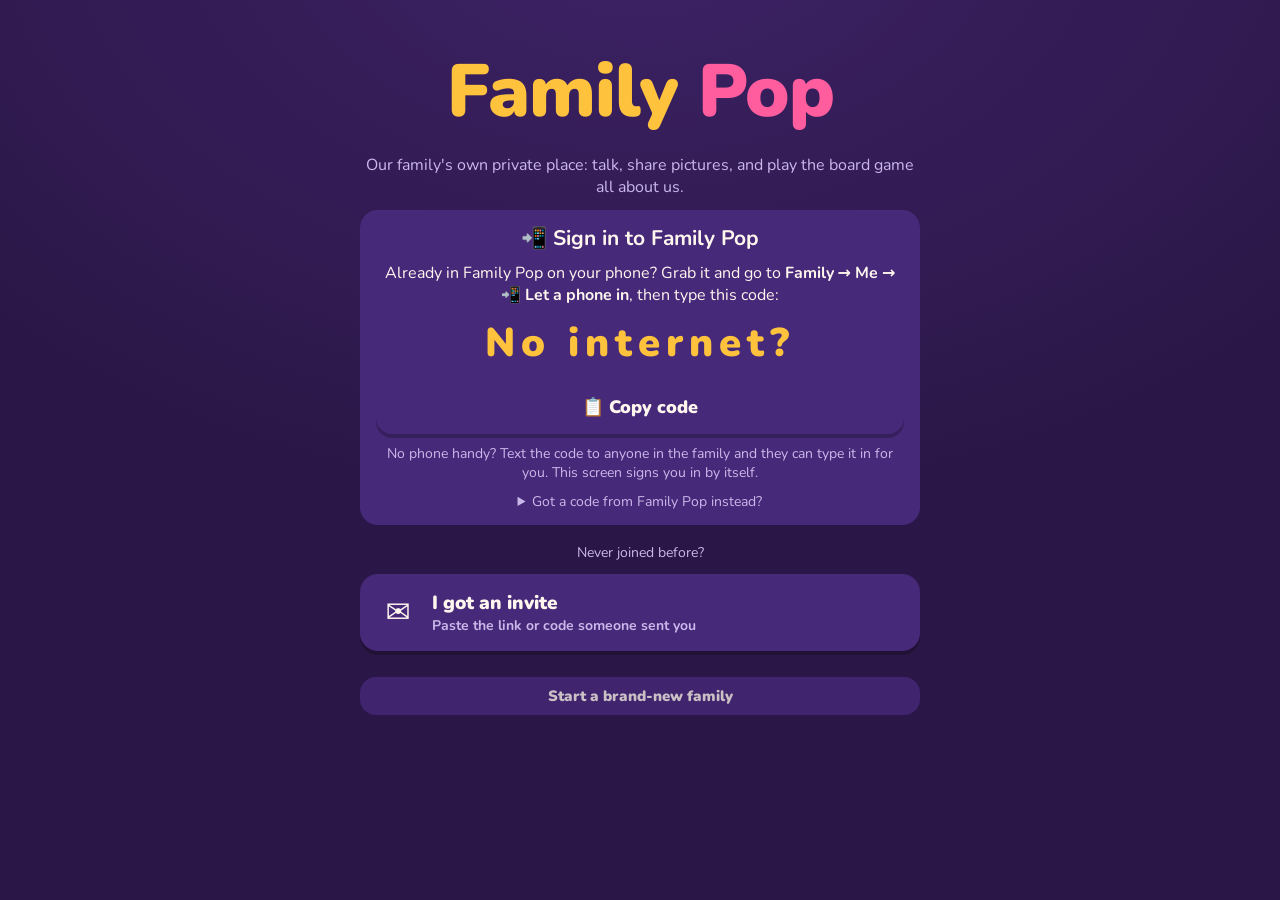
==== commit c90e3a60: "Family Pop Plus: free tier (4 people, chat, board game) + Plus $29/year with 30-day trial New famili" ====
--- a/docs/index.html
+++ b/docs/index.html
@@ -249,6 +249,24 @@
 .etext{font-size:19px;line-height:1.45}
 #easy .wrap{zoom:1.18}body.big #easy .wrap{zoom:1.3}
 .note .nsay{background:#ffe2a8;color:#3b2a12;border:0;border-radius:12px;padding:10px;font-weight:900;font-size:16px}
+/* Family Pop Plus: little lock on Plus buttons for free families, locked cards, plan + upgrade sheet */
+body.free [data-plus]::after{content:"🔒";font-size:.72em;margin-left:5px;opacity:.9}
+body.free .chatbar [data-plus]{opacity:.55}body.free .chatbar [data-plus]::after{content:none}
+body.free .li[data-plus]{opacity:.8}
+#home .wrap>div:empty{display:none}
+body.free #fAddEv,body.free #fAddTree,body.free #fAddRecipe,body.free #fAddMem,body.free #feudNew{display:none}
+.lockb{display:flex;align-items:center;gap:10px;background:rgba(255,194,61,.1);border:2px dashed rgba(255,194,61,.55);border-radius:14px;padding:10px 12px;text-align:left}
+.lockb .p{font-size:24px}.lockb .n{flex:1;font-weight:800}.lockb small{display:block;color:var(--dim);font-weight:700;margin-top:2px}
+.plushome{border:2px solid rgba(255,194,61,.45)}
+.plushome b{color:var(--sun);font-size:18px}
+.plist{display:flex;flex-direction:column;gap:6px;text-align:left;margin:4px 0}
+.plist div{display:flex;gap:10px;align-items:flex-start;background:var(--card);border-radius:12px;padding:8px 10px}
+.plist span{font-size:20px;line-height:1.2}.plist small{display:block;color:var(--dim);font-weight:700}
+.price{font-size:34px;font-weight:900;color:var(--sun);text-align:center;line-height:1}
+.price small{display:block;font-size:15px;color:var(--dim);margin-top:4px}
+a.btn{display:block;text-align:center;text-decoration:none;box-sizing:border-box}
+.paypal{background:#ffc439;color:#253b80}
+.planline{display:flex;align-items:center;gap:10px}.planline .n{flex:1;font-weight:800}.planline small{display:block;color:var(--dim);font-weight:700}
 </style>
 </head>
 <body>
@@ -286,8 +304,9 @@
   <div class="card compose">
     <textarea id="postText" placeholder="Share something with the family…" maxlength="2000"></textarea>
     <img id="postPrev" class="sqphoto" hidden alt="">
-    <div class="row"><button class="btn small ghost" id="postPhoto">📷 Photos</button><span style="flex:1"></span><button class="btn small" id="postGo">Post</button></div>
+    <div class="row"><button class="btn small ghost" id="postPhoto" data-plus="photos">📷 Photos</button><span style="flex:1"></span><button class="btn small" id="postGo">Post</button></div>
   </div>
+  <div id="plusHome"></div>
   <div id="checkBox"></div>
   <div id="homeScreenBox"></div>
   <div id="alertBox"></div>
@@ -326,7 +345,7 @@
   <div class="rooms" id="rooms"></div>
   <div class="tip" id="chatTip"></div>
   <div class="msgs" id="msgs"></div>
-  <div class="chatbar"><button id="chatPhoto" aria-label="Send a photo">📷</button><button id="chatMic" aria-label="Record a voice message">🎤</button><textarea id="chatText" rows="1" placeholder="Message" maxlength="1000"></textarea><button class="send" id="chatSend" aria-label="Send">➤</button></div>
+  <div class="chatbar"><button id="chatPhoto" data-plus="photos" aria-label="Send a photo">📷</button><button id="chatMic" data-plus="photos" aria-label="Record a voice message">🎤</button><textarea id="chatText" rows="1" placeholder="Message" maxlength="1000"></textarea><button class="send" id="chatSend" aria-label="Send">➤</button></div>
 </section>
 
 <!-- PLAY -->
@@ -334,8 +353,8 @@
   <div class="title">🎲 Family Pop</div>
   <button class="big main" id="pNew"><span class="ico">🫧</span><div>New game<small>On everyone's phones, or pass this phone around</small></div></button>
   <div class="card"><h3>Your games</h3><div class="list" id="gameList"></div></div>
-  <div class="card"><h3>📊 Family Feud</h3><div class="dim small" style="margin-bottom:8px">Everybody answers a question, then everyone tries to guess the family's top answers.</div><button class="btn small" id="feudNew">+ New question</button><div class="list" id="feudList" style="margin-top:10px"></div></div>
-  <button class="big" id="pKids"><span class="ico">👶</span><div>Grandkids mode<small>Easy picture game for little ones, read out loud</small></div></button>
+  <div class="card"><h3>📊 Family Feud</h3><div class="dim small" style="margin-bottom:8px">Everybody answers a question, then everyone tries to guess the family's top answers.</div><button class="btn small" id="feudNew" data-plus="feud">+ New question</button><div class="list" id="feudList" style="margin-top:10px"></div></div>
+  <button class="big" id="pKids" data-plus="kids"><span class="ico">👶</span><div>Grandkids mode<small>Easy picture game for little ones, read out loud</small></div></button>
   <button class="big" id="pHow"><span class="ico">❓</span><div>How to play</div></button>
 </div></section>
 
@@ -351,7 +370,7 @@
 <section class="screen" id="bank"><div class="wrap">
   <div class="title">🏦 Family Bank</div>
   <div class="card bankbig"><div class="dim">Your Pop Bucks</div><div class="money" id="myBucks">0</div><div id="myPasses" class="dim"></div></div>
-  <div class="split"><button class="btn" id="bGive">🎁 Give</button><button class="btn ghost" id="bPic">📸 My picture square</button></div>
+  <div class="split"><button class="btn" id="bGive">🎁 Give</button><button class="btn ghost" id="bPic" data-plus="square">📸 My picture square</button></div>
   <div class="card"><h3>Spend Pop Bucks</h3><div class="list" id="shop"></div></div>
   <div class="card"><h3>Everybody's accounts</h3><div class="list" id="accounts"></div></div>
   <div class="card"><h3>🥇 Champion of the month</h3><div class="dim small" style="margin-bottom:8px">Points for playing, winning, and right answers. The month's champion gets 300 Pop Bucks, their picture welcomes everyone, and a <b>real 3D-printed game piece</b>.</div><div class="list" id="monthList"></div></div>
@@ -363,21 +382,22 @@
   <div class="title">👨‍👩‍👧 Family</div>
   <div id="pendingBox"></div>
   <button class="btn" id="fInvite">✉️ Invite someone</button>
-  <div class="split"><button class="btn ghost" id="fMap">🗺️ Family map</button><button class="btn ghost" id="fBook">📖 Our yearbook</button></div>
-  <div class="split"><button class="btn ghost" id="fGal">🖼️ All our photos</button><button class="btn ghost" id="fFix">🪄 Fix an old photo</button></div>
-  <div class="card"><h3>📅 Family calendar</h3><button class="btn small" id="fAddEv">+ Add something</button><div class="list" id="evList" style="margin-top:10px"></div></div>
+  <div class="split"><button class="btn ghost" id="fMap" data-plus="map">🗺️ Family map</button><button class="btn ghost" id="fBook" data-plus="yearbook">📖 Our yearbook</button></div>
+  <div class="split"><button class="btn ghost" id="fGal" data-plus="gallery">🖼️ All our photos</button><button class="btn ghost" id="fFix" data-plus="fix">🪄 Fix an old photo</button></div>
+  <div class="card"><h3>📅 Family calendar</h3><button class="btn small" id="fAddEv" data-plus="calendar">+ Add something</button><div class="list" id="evList" style="margin-top:10px"></div></div>
   <div class="card"><h3>Everyone</h3><div class="list" id="memberList"></div></div>
-  <div class="card"><h3>🌳 <span class="snName">Sarnaw</span>'s family tree</h3><div class="dim small" style="margin-bottom:8px"><span class="snName">Sarnaw</span>'s side of the family. Everyone can add who they know, and it all turns into "Way Back When" questions.</div><button class="btn small" id="fAddTree">+ Add someone</button><div id="treeImport" style="margin-top:6px"></div><div class="list" id="treeList" style="margin-top:10px"></div></div>
-  <div class="card"><h3>🍲 Recipe box</h3><button class="btn small" id="fAddRecipe">+ Add a recipe</button><div class="list" id="recipeList" style="margin-top:10px"></div></div>
-  <div class="card"><h3>📖 Family Book</h3><div class="dim small" style="margin-bottom:8px">Memories and photos that turn into game questions.</div><button class="btn small" id="fAddMem">+ Add a memory</button><div class="list" id="bookList" style="margin-top:10px"></div></div>
+  <div class="card"><h3>🌳 <span class="snName">Sarnaw</span>'s family tree</h3><div class="dim small" style="margin-bottom:8px"><span class="snName">Sarnaw</span>'s side of the family. Everyone can add who they know, and it all turns into "Way Back When" questions.</div><button class="btn small" id="fAddTree" data-plus="tree">+ Add someone</button><div id="treeImport" style="margin-top:6px"></div><div class="list" id="treeList" style="margin-top:10px"></div></div>
+  <div class="card"><h3>🍲 Recipe box</h3><button class="btn small" id="fAddRecipe" data-plus="recipes">+ Add a recipe</button><div class="list" id="recipeList" style="margin-top:10px"></div></div>
+  <div class="card"><h3>📖 Family Book</h3><div class="dim small" style="margin-bottom:8px">Memories and photos that turn into game questions.</div><button class="btn small" id="fAddMem" data-plus="book">+ Add a memory</button><div class="list" id="bookList" style="margin-top:10px"></div></div>
   <div class="card"><h3>Me</h3><div class="list"><button class="li" id="fEditMe"><span class="p" id="mePiece">🫧</span><span class="n" id="meName">Me<small>Edit my piece and trivia answers</small></span>›</button>
     <button class="li" id="fHomeScreen"><span class="p">📲</span><span class="n">Put Family Pop on my Home Screen<small>Opens like an app, already signed in</small></span>›</button>
-    <button class="li" id="fAlerts"><span class="p">🔔</span><span class="n" id="fAlertsTxt">Phone alerts<small>Off</small></span>›</button>
-    <button class="li" id="fCheck"><span class="p">💛</span><span class="n" id="fCheckTxt">Daily "I'm OK" check-in<small>Off</small></span>›</button>
-    <button class="li" id="fEasy" hidden><span class="p">🌼</span><span class="n" id="fEasyTxt">Easy screen<small>Big buttons, just the important things</small></span>›</button>
+    <button class="li" id="fAlerts" data-plus="alerts"><span class="p">🔔</span><span class="n" id="fAlertsTxt">Phone alerts<small>Off</small></span>›</button>
+    <button class="li" id="fCheck" data-plus="checkin"><span class="p">💛</span><span class="n" id="fCheckTxt">Daily "I'm OK" check-in<small>Off</small></span>›</button>
+    <button class="li" id="fEasy" data-plus="easy" hidden><span class="p">🌼</span><span class="n" id="fEasyTxt">Easy screen<small>Big buttons, just the important things</small></span>›</button>
     <button class="li" id="fBig"><span class="p">🔍</span><span class="n" id="fBigTxt">Bigger text<small>Off</small></span>›</button>
     <button class="li" id="fLetIn"><span class="p">📲</span><span class="n">Let a phone in<small>Someone sees a sign-in code? Type it here</small></span>›</button>
     <button class="li" id="fRelink"><span class="p">📱</span><span class="n">Use Family Pop on another phone<small>Get a one-time code</small></span>›</button></div></div>
+  <div class="card" id="planCard" hidden><div id="planBox"></div></div>
   <div class="card" id="adminCard"><h3>Family settings</h3><label class="chk"><input type="checkbox" id="setApproval"> <span>New people need a yes first<br><small class="dim">From someone marked as an approver below</small></span></label>
     <label class="f" style="margin-top:10px">What does the whole family call Mom?<small>Shows everywhere: "Ask Sarnaw", "Sarnaw's family tree"…</small><div class="row"><input id="setSN" maxlength="24" style="flex:1;min-width:0"><button class="btn small" id="setSNGo">Save</button></div></label>
     <button class="btn small ghost" id="fNewCode" style="margin-top:10px">Make a new invite link (old ones stop working)</button></div>
@@ -441,6 +461,96 @@
 const SN=()=>(S&&S.meta&&S.meta.momName)||"Sarnaw"; // the whole family calls Mom "Sarnaw" (GMA, the way her youngest grandson said it)
 const rel=r=>String(r||"").replace(/^Mom's/,SN()+"'s");
 const mem=id=>S&&S.members.find(m=>m.id===id);
+/* ================= Family Pop Plus: prices + pay links (the ONE place to change them) ================= */
+const PLUS_CFG={
+  price:"$29", per:"a year for the whole family", setupPrice:"$99",
+  stripePlus:"https://buy.stripe.com/28E5kw9LIdev4BD9pk3cc14",   // Stripe Payment Link "Family Pop Plus — 1 year" $29 (family id rides along as client_reference_id)
+  stripeSetup:"https://buy.stripe.com/00waEQ5vs6Q7b01eJE3cc15",  // Stripe Payment Link "Family Pop setup (done for you)" $99
+  paypalPlus:"",    // PAYPAL_PLUS_LINK: paste a PayPal payment link here. Empty = "Pay with PayPal" texts Topher for one
+  paypalSetup:"",   // PAYPAL_SETUP_LINK: same for the $99 setup
+  topherSms:"+15015758017"  // Text Topher (a text, never a call)
+};
+const PLAN=()=>(S&&S.plan)||{tier:"plus"};
+const PLUS=()=>PLAN().tier==="plus";
+const canPay=()=>!!(S&&S.me&&(S.me.approver||S.me.mom));
+const payLink=(base,fid)=>base?base+(base.includes("?")?"&":"?")+"client_reference_id="+encodeURIComponent(fid||""):"";
+const smsTopher=body=>`sms:${PLUS_CFG.topherSms}${/iPhone|iPad|iPod|Macintosh/.test(navigator.userAgent)?"&":"?"}body=${encodeURIComponent(body)}`;
+function plusFeatures(){const sn=SN();return [
+  ["members","👨‍👩‍👧‍👦","Room for everybody","Free Family Pop holds 4 people. Plus has no limit, so nobody waits outside."],
+  ["photos","📸","Photos and voice messages","Share pictures, and talk instead of type, in chat and on Home."],
+  ["tree","🌳",sn+"'s family tree","Everyone adds who they know, and it turns into Way Back When questions in the game."],
+  ["book","📖","Family Book","Your own memories and photos become game questions."],
+  ["daily","⭐","Daily family question","A new question about your family every morning. First right answer wins Pop Bucks."],
+  ["grandma","🎙️","Ask "+sn,"One question a week for "+sn+". Her answers are saved for the family, in her own voice."],
+  ["dinner","🍽️","Sunday dinner","Who's hosting, who's coming, and who's bringing what."],
+  ["prayers","🙏","Prayer requests","Ask for prayer, see who's praying, and mark it answered."],
+  ["recipes","🍲","Recipe box","The family's famous dishes, kept in one place, and turned into game questions."],
+  ["feud","📊","Family Feud","Everybody answers a question, then everyone guesses the family's top answers."],
+  ["map","🗺️","Family map","Where your family comes from, on a map."],
+  ["yearbook","📖","Yearbook","Your year together in one book you can print or save."],
+  ["calendar","📅","Family calendar","Birthdays, reunions and get-togethers, with who's coming and a reminder the day before."],
+  ["checkin","💛","Daily \"I'm OK\" check-in","One tap a day lets the family know you're all right."],
+  ["notes","💌","Notes for "+sn,"Words, pictures and voice notes just for her, with a read receipt."],
+  ["hands","🤝","Need a hand","Ask the family for help, and whoever helps earns Pop Bucks."],
+  ["gallery","🖼️","All our photos","Every picture the family has shared, by month."],
+  ["fix","🪄","Old-photo fixer","Brightens faded and yellowed old pictures right on your phone."],
+  ["kids","👶","Grandkids mode","An easy picture game for little ones, read out loud."],
+  ["easy","🌼","Easy screen","Big buttons for "+sn+": I'm OK, pictures, notes and messages."],
+  ["square","🖼️","Picture squares","Put your own photo on a square of the game board."],
+  ["holiday","🎄","Holiday themes","The app and the board dress up for fall, Thanksgiving and Christmas."],
+  ["champ","🥇","Champion of the month","Points for playing all month. The champion wins big Pop Bucks and a trophy."],
+  ["bday","🎂","Birthday bonus","The birthday person gets Pop Bucks and a Free Pass, and their questions pay double."],
+  ["alerts","🔔","Phone alerts","A buzz when it's your turn, someone messages, or there's news."]]}
+const feat=k=>plusFeatures().find(f=>f[0]===k)||["plus","✨","Family Pop Plus","Everything in Family Pop, for the whole family."];
+function plusCTA(){return PLAN().trialUsed===false?"✨ Try Plus free for 30 days":"✨ See Family Pop Plus"}
+function askApprover(){const ap=S.members.filter(m=>m.status==="member"&&(m.approver||m.mom)&&m.id!==meId()).map(m=>esc(m.name));
+  return `<div class="dim small">${ap.length?ap.slice(0,3).join(" or "):"The person who started your family"} can turn on Plus in Family → Family settings.</div>`}
+function lockSheet(k){const [,ic,name,what]=feat(k);
+  sheet(`<div class="bigmoji">${ic}</div><h2>${esc(name)}</h2><div class="dim">${esc(what)}</div>
+    <div class="soon" style="text-align:left;font-weight:700">✨ This is part of <b>Family Pop Plus</b>. Anything your family already added is kept safe and comes right back with Plus.</div>
+    ${canPay()?`<button class="btn" id="lkUp">${plusCTA()}</button>`:askApprover()}
+    <button class="btn ghost" id="lkNo">Not now</button>`);
+  if($("#lkUp"))$("#lkUp").onclick=upgradeSheet;$("#lkNo").onclick=closeSheet}
+function lockBlurb(k,saved){const [,ic,,what]=feat(k);
+  return `<div class="lockb"><span class="p">${ic}</span><span class="n">Part of Family Pop Plus<small>${esc(what)}${saved?` Your ${esc(saved)} ${/s$/.test(saved)?"are":"is"} saved.`:""}</small></span><button class="btn small ghost" data-lk="${k}">See Plus</button></div>`}
+function plusSheet(){const P=PLAN();
+  sheet(`<div class="bigmoji">✨</div><h2>Family Pop Plus</h2><div class="dim">Everything in Family Pop, for your whole family.</div>
+    <div class="plist">${plusFeatures().filter(f=>!["easy","square","kids","fix","gallery","hands","notes"].includes(f[0])).map(([,ic,n,w])=>`<div><span>${ic}</span><span><b>${esc(n)}</b><small>${esc(w)}</small></span></div>`).join("")}
+      <div><span>➕</span><span><b>And more</b><small>Grandkids mode, the easy screen, notes, picture squares, the old-photo fixer, and every new thing I add.</small></span></div></div>
+    <div class="dim small" style="text-align:center">Free Family Pop keeps chat and the board game for up to 4 people, forever. Your family's things are never deleted.</div>
+    ${canPay()?`<button class="btn" id="psUp">Get Plus · ${PLUS_CFG.price} ${PLUS_CFG.per}</button>`:askApprover()}
+    <button class="btn ghost" id="psNo">Close</button>`);
+  if($("#psUp"))$("#psUp").onclick=upgradeSheet;$("#psNo").onclick=closeSheet}
+function upgradeSheet(){if(!canPay())return plusSheet();const fid=S.meta.fid,fam=S.meta.name,P=PLAN();
+  const ppPlus=PLUS_CFG.paypalPlus?payLink(PLUS_CFG.paypalPlus,fid):smsTopher(`Hi Topher! I'd like to pay for Family Pop Plus with PayPal. Our family is "${fam}" (code ${fid}).`);
+  const ppSetup=PLUS_CFG.paypalSetup?payLink(PLUS_CFG.paypalSetup,fid):smsTopher(`Hi Topher! I'd like the $99 Family Pop setup and want to pay with PayPal. Our family is "${fam}" (code ${fid}).`);
+  sheet(`<div class="bigmoji">✨</div><h2>Family Pop Plus</h2>
+    <div class="price">${PLUS_CFG.price}<small>${PLUS_CFG.per} · one payment, no auto-renew</small></div>
+    <a class="btn" href="${esc(payLink(PLUS_CFG.stripePlus,fid))}" target="_blank" rel="noopener">💳 Pay by card</a>
+    <a class="btn paypal" href="${esc(ppPlus)}" ${PLUS_CFG.paypalPlus?'target="_blank" rel="noopener"':""}>Pay with PayPal</a>
+    <div class="dim small" style="text-align:center">${PLUS_CFG.paypalPlus?"":"PayPal opens a text to me and I'll send you a PayPal link. "}Once you've paid, I turn Plus on for ${esc(fam)} within a day and text you when it's on.${P.trial?` Your trial keeps going until then (${P.daysLeft} day${P.daysLeft===1?"":"s"} left).`:""}</div>
+    <div class="card" style="text-align:left;gap:8px;display:flex;flex-direction:column"><b style="font-size:18px">🧺 Want me to set it all up for you?</b>
+      <div>${PLUS_CFG.setupPrice} one time. I load your family tree, photos and stories, so it's ready to play.</div>
+      <a class="btn ghost" href="${esc(smsTopher(`Hi Topher! I'm interested in the ${PLUS_CFG.setupPrice} Family Pop setup for "${fam}" (code ${fid}).`))}">💬 Text Topher</a>
+      <a class="btn ghost" href="${esc(payLink(PLUS_CFG.stripeSetup,fid))}" target="_blank" rel="noopener">💳 Pay ${PLUS_CFG.setupPrice} by card</a>
+      <a class="small dim" style="text-align:center;color:var(--dim)" href="${esc(ppSetup)}">or pay with PayPal</a></div>
+    <button class="btn ghost" id="upNo">Close</button>`);
+  $("#upNo").onclick=closeSheet}
+function renderPlan(){const P=PLAN(),box=$("#planBox"),card=$("#planCard");if(!box||!card)return;
+  card.hidden=!!P.forever||!canPay();if(card.hidden)return;
+  const dt=t=>new Date(t).toLocaleDateString(undefined,{month:"long",day:"numeric",year:"numeric"});
+  box.innerHTML=P.trial?`<div class="planline"><span class="p" style="font-size:26px">✨</span><span class="n">Plus trial: ${P.daysLeft} day${P.daysLeft===1?"":"s"} left<small>Everything is on. After ${dt(P.until)}, chat and the board game stay free for up to 4 people.</small></span></div><button class="btn small ghost" id="plGo" style="margin-top:8px">Keep Plus · ${PLUS_CFG.price} a year</button>`
+    :P.paid?`<div class="planline"><span class="p" style="font-size:26px">✨</span><span class="n">Family Pop Plus is on<small>Paid through ${dt(P.until)}. Thank you!</small></span></div><button class="btn small ghost" id="plGo" style="margin-top:8px">Pay for another year</button>`
+    :`<div class="planline"><span class="p" style="font-size:26px">🫧</span><span class="n">Free Family Pop<small>${P.members} of ${P.cap} people · chat and the board game. Everything your family added is saved.</small></span></div><button class="btn small" id="plGo" style="margin-top:8px">${plusCTA()}</button>`;
+  $("#plGo").onclick=upgradeSheet}
+function renderPlusHome(){const box=$("#plusHome");if(!box)return;if(PLUS()){box.innerHTML="";return}
+  box.innerHTML=`<div class="card plushome"><b>✨ Family Pop Plus</b><div class="small dim">Photos, ${esc(SN())}'s family tree, a daily family question, Ask ${esc(SN())}, Sunday dinner and more. Everything your family added is saved.</div><button class="btn small ghost" id="phMore">See what's in Plus</button></div>`;
+  $("#phMore").onclick=plusSheet}
+// any button marked data-plus opens a friendly "this is Plus" card instead, on free families
+window.addEventListener("click",e=>{const t=e.target&&e.target.closest?e.target:null;if(!t)return;
+  const lk=t.closest("[data-lk]");if(lk){e.preventDefault();e.stopPropagation();lockSheet(lk.dataset.lk);return}
+  const el=t.closest("[data-plus]");if(!el||PLUS())return;e.preventDefault();e.stopPropagation();e.stopImmediatePropagation();lockSheet(el.dataset.plus)},true);
+
 let refreshT=null;
 async function refresh(){
   try{const d=await api(`/f/${SES.fid}/me`);S=d;ls.set("cache",d);try{navigator.storage&&navigator.storage.persist&&navigator.storage.persist()}catch(e){}
@@ -554,7 +664,7 @@
 function tab(t){if(t==="home"&&easyOn()){TAB="home";showScreen("easy");renderEasy();return}TAB=t;$$("#nav button").forEach(b=>b.classList.toggle("on",b.dataset.t===t));showScreen(t);
   if(t==="chat"){renderChat();setTimeout(()=>{const m=$("#msgs");m.scrollTop=m.scrollHeight},30)} if(t==="home")renderFeed(); if(t==="bank")renderBank(); if(t==="family")renderFamily(); if(t==="play")renderPlay(); if(t==="games")renderShelf()}
 $$("#nav button").forEach(b=>b.onclick=()=>tab(b.dataset.t));
-function renderAll(){if(!S||S.pending)return;$("#famName").textContent=S.meta.name;$$(".snName").forEach(x=>x.textContent=SN());
+function renderAll(){if(!S||S.pending)return;$("#famName").textContent=S.meta.name;document.body.classList.toggle("free",!PLUS());applyTheme();$$(".snName").forEach(x=>x.textContent=SN());
   if(!["home","chat","play","games","bank","family","game","easy"].some(id=>$("#"+id).classList.contains("on")))tab(TAB);
   renderFeed();renderChat();renderPlay();renderBank();renderFamily();badges();if($("#easy").classList.contains("on"))renderEasy()}
 function badges(){
@@ -582,13 +692,14 @@
 function readProfile(){let piece=($(".pieces button.on")||{}).dataset;piece=piece?piece.p:"🧁";
   return {name:$("#pfName").value.trim(),piece,birthday:$("#pfBday").value.trim(),nick:$("#pfNick").value.trim(),food:$("#pfFood").value.trim(),secret:$("#pfSecret").value.trim(),fb:($("#pfFb")||{value:""}).value.trim(),chatTrivia:$("#pfChat").checked}}
 function wirePieces(){$$("#pfPieces button").forEach(b=>b.onclick=()=>{if(b.classList.contains("lock")){toast("Buy that piece in the Bank 🏦");return}$$("#pfPieces button").forEach(x=>x.classList.toggle("on",x===b))})}
-$("#wStart").onclick=()=>{sheet(`<h2>Start a brand-new family</h2><div class="soon" style="text-align:left">⚠️ If anyone in your family already uses Family Pop, <b>don't</b> start a new one. Tap Cancel and use the sign-in code instead.</div><label class="f">Family name<input id="fmName" placeholder="The Cook Family" maxlength="40"></label>${profileFields()}<button class="btn" id="fmGo">Start it</button><button class="btn ghost" onclick="document.getElementById('modal').classList.remove('on')">Cancel</button>`);wirePieces();
+$("#wStart").onclick=()=>{sheet(`<h2>Start a brand-new family</h2><div class="soon" style="text-align:left">⚠️ If anyone in your family already uses Family Pop, <b>don't</b> start a new one. Tap Cancel and use the sign-in code instead.</div><div class="dim small" style="text-align:left">✨ Your family gets everything free for 30 days. After that, chat and the board game stay free for up to 4 people, or Family Pop Plus is $29 a year for everything.</div><label class="f">Family name<input id="fmName" placeholder="The Cook Family" maxlength="40"></label>${profileFields()}<button class="btn" id="fmGo">Start it</button><button class="btn ghost" onclick="document.getElementById('modal').classList.remove('on')">Cancel</button>`);wirePieces();
   $("#fmGo").onclick=()=>busy($("#fmGo"),async()=>{const me=readProfile();if(!me.name)return toast("Please type your name");
     const r=await api("/create",{familyName:$("#fmName").value.trim()||"Our Family",me});SES={fid:r.fid,memberId:r.memberId,token:r.token};ls.set("session",SES);closeSheet();
     await refresh();connect();tab("family");setTimeout(inviteSheet,400)})};
 function parseInvite(s){s=String(s||"").trim();const m=s.match(/join=([a-z0-9]+)\.([A-Za-z0-9]+)/)||s.match(/^([a-z0-9]{8,})\.([A-Za-z0-9]{4,})$/);return m?{fid:m[1],code:m[2]}:null}
 async function joinFlow(inv){
   let info={name:"the family"};try{info=await api(`/f/${inv.fid}/info`)}catch(e){toast("That invite link doesn't work. Ask for a new one.");return}
+  if(info.full){sheet(`<div class="bigmoji">👨‍👩‍👧‍👦</div><h2>${esc(info.name)} is full for now</h2><div class="dim">This family is on free Family Pop, which holds 4 people. Ask whoever sent you the link to turn on Family Pop Plus, then tap the same link again.</div><button class="btn ghost" onclick="document.getElementById('modal').classList.remove('on')">OK</button>`);return}
   sheet(`<div class="bigmoji">✉️</div><h2>Join ${esc(info.name)}</h2>${info.approval?'<div class="dim">Someone in the family will say yes, then you\'re in.</div>':""}${profileFields()}<button class="btn" id="jGo">Join</button>`);wirePieces();
   $("#jGo").onclick=()=>busy($("#jGo"),async()=>{const me=readProfile();if(!me.name)return toast("Please type your name");
     const r=await api(`/f/${inv.fid}/join`,{code:inv.code,me});SES={fid:r.fid,memberId:r.memberId,token:r.token};ls.set("session",SES);closeSheet();history.replaceState(null,"",location.pathname);
@@ -664,13 +775,16 @@
   if($("#memQ"))$("#memQ").onclick=()=>triviaForm({photoId:pk.id,cat:"Who's in the Picture?"});
 }
 function renderFeed(){
-  if(!S)return;renderHomeScreenBox();renderAlertBox();renderHolidayBanner();renderChamp();renderBirthdays();renderDaily();renderGrandma();renderDinner();renderMemory();renderPrayers();renderHands();renderRemember();renderCheck();renderSoon();renderNoteBox();const f=S.feed.slice().reverse();
+  if(!S)return;renderHomeScreenBox();renderPlusHome();
+  if(PLUS()){renderAlertBox();renderHolidayBanner();renderChamp();renderBirthdays();renderDaily();renderGrandma();renderDinner();renderMemory();renderPrayers();renderHands();renderRemember();renderCheck();renderSoon();renderNoteBox()}
+  else ["alertBox","holidayBox","champBox","bdayBox","dailyBox","grandmaBox","dinnerBox","memBox","prayerBox","handBox","rememberBox","checkBox","soonBox","noteBox"].forEach(id=>{const b=$("#"+id);if(b)b.innerHTML=""});
+  const f=S.feed.slice().reverse();
   $("#feed").innerHTML=f.length?f.map(p=>{if(p.kind==="remember")return rememberPost(p);if(p.from==="system")return `<div class="post sys${p.kind==="recap"?" recap":""}">${esc(p.text)} <span class="small">· ${ago(p.ts)}</span>${p.audio?`<audio controls preload="none" src="${photoURL(p.audio)}"></audio>`:""}${p.story?`<div class="text" style="color:var(--ink);font-weight:700">${esc(p.story)}</div>`:""}</div>`;
     const a=mem(p.from)||{name:"Someone",piece:"🫧"};const liked=p.likes.includes(meId());
     return `<div class="post"><div class="who"><span class="pc">${a.piece}</span><span>${esc(a.name)}<br><small>${ago(p.ts)}</small></span></div>
       ${p.text?`<div class="text">${esc(p.text)}</div>`:""}${p.photos&&p.photos.length>1?`<div class="grid">${p.photos.map(id=>`<img loading="lazy" src="${photoURL(id)}" alt="">`).join("")}</div>`:p.photo?`<img class="ph" loading="lazy" src="${photoURL(p.photo)}" alt="Photo from ${esc(a.name)}">`:""}
       <div class="acts"><button class="${liked?"on":""}" data-like="${p.id}">❤️ ${p.likes.length||""}</button><button data-cm="${p.id}">💬 ${p.comments.length||""}</button>
-      ${p.text?`<button data-say="${p.id}" aria-label="Read it to me">🔊</button>`:""}<button data-share="${p.id}">📤 Share out</button><button data-q="${p.id}">💡 Make a question</button></div>
+      ${p.text?`<button data-say="${p.id}" aria-label="Read it to me">🔊</button>`:""}<button data-share="${p.id}">📤 Share out</button><button data-q="${p.id}" data-plus="book">💡 Make a question</button></div>
       ${p.comments.length?`<div class="cmts">${p.comments.map(c=>{const w=mem(c.from)||{name:"Someone"};return `<div><b>${esc(w.name)}</b> ${esc(c.text)}</div>`}).join("")}</div>`:""}</div>`}).join("")
     :'<div class="card dim" style="text-align:center">Nothing here yet. Share the first picture!</div>';
   $$("[data-like]").forEach(b=>b.onclick=()=>busy(b,async()=>{await act("like",{postId:b.dataset.like});buzz(10);refresh()}));
@@ -722,7 +836,7 @@
 $("#chatText").addEventListener("keydown",e=>{if(e.key==="Enter"&&!e.shiftKey){e.preventDefault();sendChat()}});
 
 /* ================= trivia + Family Book ================= */
-function triviaForm(pre={}){
+function triviaForm(pre={}){if(!PLUS())return lockSheet("book");
   let photo=pre.photoData||null;
   sheet(`<h2>💡 Make a game question</h2>
    <label class="f">Kind<select id="tCat">${CATS.map(c=>`<option ${c===pre.cat?"selected":""}>${c}</option>`).join("")}</select></label>
@@ -740,7 +854,10 @@
 $("#fAddMem").onclick=()=>triviaForm({});
 
 /* ================= family tab ================= */
-function inviteSheet(){
+function inviteSheet(){if(S.plan&&S.plan.full){const [,ic]=feat("members");
+    sheet(`<div class="bigmoji">${ic}</div><h2>Your family is full on free Family Pop</h2><div class="dim">Free Family Pop holds ${S.plan.cap} people, and ${esc(S.meta.name)} has ${S.plan.members}. Nobody gets removed. New invites wait until Plus is on, then there's room for everybody.</div>
+      ${canPay()?`<button class="btn" id="ivUp">${plusCTA()}</button>`:askApprover()}<button class="btn ghost" onclick="document.getElementById('modal').classList.remove('on')">Not now</button>`);
+    if($("#ivUp"))$("#ivUp").onclick=upgradeSheet;return}
   const link=`${location.origin}${location.pathname}?join=${S.meta.fid}.${S.meta.code}`;
   sheet(`<div class="bigmoji">✉️</div><h2>Invite someone</h2><div class="dim">Send this link to family, or people who are like family.${S.meta.approval?" They'll wait for a yes from an approver.":""}</div>
    <div class="card" style="word-break:break-all;font-size:14px;-webkit-user-select:text;user-select:text">${esc(link)}</div>
@@ -761,13 +878,16 @@
   $("#mePiece").textContent=me.piece;$("#meName").innerHTML=`${esc(me.name)}<small>Edit my piece and trivia answers</small>`;
   const pend=S.members.filter(m=>m.status==="pending");
   $("#pendingBox").innerHTML=pend.length&&me.approver?`<div class="card" style="border:2px solid var(--sun)"><h3>Waiting for a yes</h3><div class="list">${pend.map(m=>`<div class="li"><span class="p">${m.piece}</span><span class="n">${esc(m.name)}<small>wants to join</small></span><button class="btn small" data-ok="${m.id}">Yes</button><button class="btn small ghost" data-no="${m.id}">No</button></div>`).join("")}</div></div>`:"";
-  $$("[data-ok]").forEach(b=>b.onclick=()=>busy(b,async()=>{await act("approve",{memberId:b.dataset.ok});sfx.fan();refresh()}));
+  $$("[data-ok]").forEach(b=>b.onclick=()=>{if(S.plan&&S.plan.full)return lockSheet("members");busy(b,async()=>{await act("approve",{memberId:b.dataset.ok});sfx.fan();refresh()})});
   $$("[data-no]").forEach(b=>b.onclick=()=>busy(b,async()=>{await act("deny",{memberId:b.dataset.no});refresh()}));
   $("#memberList").innerHTML=S.members.filter(m=>m.status==="member").map(m=>`<button class="li" data-mem="${m.id}"><span class="p">${m.piece}</span><span class="n">${esc(m.name)}${m.mom?" 💐":""}${m.id===meId()?" (you)":""}<small>${m.approver?"✅ approves new people · ":""}${[m.birthday&&"🎂 "+esc(m.birthday),m.food&&"🍽️ "+esc(m.food)].filter(Boolean).join(" · ")||"no trivia yet"}</small></span>›</button>`).join("");
   $$("[data-mem]").forEach(b=>b.onclick=()=>memberSheet(mem(b.dataset.mem)));
   $("#bookList").innerHTML=S.book.length?S.book.slice().reverse().map(e=>{const by=mem(e.by);return `<div class="li">${e.photo?`<img src="${photoURL(e.photo)}" alt="">`:'<span class="p">💬</span>'}<span class="n">${esc(e.q)}<small>${esc(e.cat)} · ${esc(e.a)}${by?" · by "+esc(by.name):""}</small></span>${(e.by===meId()||me.approver)?`<button class="btn small ghost" data-bd="${e.id}">✕</button>`:""}</div>`}).join(""):'<div class="dim small">Nothing yet.</div>';
   $$("[data-bd]").forEach(b=>b.onclick=()=>busy(b,async()=>{await act("bookDel",{id:b.dataset.bd});refresh()}));
-  renderTree();renderRecipes();
+  renderTree();renderRecipes();renderPlan();
+  if(!PLUS()){const n=(a,w)=>a&&a.length?`${a.length} ${w}${a.length===1?"":"s"}`:"";
+    $("#bookList").innerHTML=lockBlurb("book",n(S.book,"memory").replace("memorys","memories"));$("#treeList").innerHTML=lockBlurb("tree",n(S.tree,"person").replace("persons","people"));$("#treeImport").innerHTML="";
+    $("#recipeList").innerHTML=lockBlurb("recipes",n(S.recipes,"recipe"));$("#evList").innerHTML=lockBlurb("calendar",n(S.events,"event"))}
   $("#fAlertsTxt").innerHTML=`Phone alerts<small>${S.pushOn?"On · tap to turn off":"Off · tap to turn on"}</small>`;
   $("#adminCard").style.display=me.approver?"":"none";$("#setApproval").checked=!!S.meta.approval;
 }
@@ -871,15 +991,16 @@
   $("#myBucks").textContent=me.bucks.toLocaleString();$("#myPasses").innerHTML=`🎟️ ${me.passes} Free Pass${me.passes===1?"":"es"}${me.sqCredits?` · 📸 ${me.sqCredits} picture square ready to use`:""}`;
   const items=[["pass","🎟️","A Free Pass","Skip a fine or get out of Time Out",300],["square","📸","Put your picture on a board square","It stays on the board for every family game",600]]
     .concat(SHOP_PIECES.filter(p=>!(me.pieces||[]).includes(p)).slice(0,6).map(p=>["piece:"+p,p,"New game piece","Yours to use forever",150]));
-  $("#shop").innerHTML=items.map(([id,ic,n,d,price])=>`<div class="li"><span class="p">${ic}</span><span class="n">${n}<small>${d}</small></span><button class="btn small" data-buy="${id}" ${me.bucks<price?"disabled":""}>${price}</button></div>`).join("");
+  $("#shop").innerHTML=items.map(([id,ic,n,d,price])=>`<div class="li"><span class="p">${ic}</span><span class="n">${n}<small>${d}</small></span><button class="btn small" data-buy="${id}" ${id==="square"?'data-plus="square"':""} ${me.bucks<price&&(PLUS()||id!=="square")?"disabled":""}>${price}</button></div>`).join("");
   $$("[data-buy]").forEach(b=>b.onclick=()=>busy(b,async()=>{await act("shop",{item:b.dataset.buy});sfx.cash();toast("Bought! 🎉");await refresh();if(b.dataset.buy==="square")squareFlow()}));
   const ms=S.members.filter(m=>m.status==="member");
   $("#accounts").innerHTML=ms.slice().sort((a,b)=>b.bucks-a.bucks).map(m=>`<div class="li"><span class="p">${m.piece}</span><span class="n">${esc(m.name)}<small>🎟️ ${m.passes} Free Pass${m.passes===1?"":"es"}</small></span><b style="color:var(--sun)">${m.bucks.toLocaleString()}</b></div>`).join("");
   $("#monthList").innerHTML=(S.champion?`<div class="li"><span class="p">🥇</span><span class="n">Last champion: ${esc(S.champion.name)}<small>${esc(S.champion.month)}</small></span></div>`:"")+
     ms.slice().sort((a,b)=>(b.mpts||0)-(a.mpts||0)).map((m,i)=>`<div class="li"><span class="p">${m.piece}</span><span class="n">${i===0&&m.mpts?"👑 ":""}${esc(m.name)}<small>this month</small></span><b>${m.mpts||0} pts</b></div>`).join("");
+  if(!PLUS())$("#monthList").innerHTML=lockBlurb("champ");
   $("#brag").innerHTML=ms.slice().sort((a,b)=>b.stats.wins-a.stats.wins||(b.stats.right/(b.stats.asked||1))-(a.stats.right/(a.stats.asked||1))).map((m,i)=>`<div class="li"><span class="p">${m.piece}</span><span class="n">${i===0&&m.stats.wins?"👑 ":""}${esc(m.name)}<small>🧠 knows the family ${m.stats.asked?Math.round(100*m.stats.right/m.stats.asked):0}% · ${m.stats.trophies.slice(-6).join(" ")||"no trophies yet"}</small></span><b>${m.stats.wins} 🏆</b></div>`).join("");
 }
-async function squareFlow(){
+async function squareFlow(){if(!PLUS())return lockSheet("square");
   if(!S.me.sqCredits){toast("Win a game, or buy a picture square in the Bank (600)");return}
   const props=BASE.map((s,i)=>Object.assign({i},s)).filter(s=>s.t==="prop");
   const pick=await ask(`<h2>📸 Which square gets your picture?</h2><div class="dim">It stays on the board for every family game, with your name on it.</div>`,
@@ -918,6 +1039,7 @@
     if(p.nick)qs.push({cat:"Way Back When",about:p.id,q:`Who goes by the nickname "${p.nick}"?`,a:p.name,pool:names});
     if(p.secret)qs.push({cat:"Way Back When",about:p.id,q:`Something nobody knew… whose secret is this? "${p.secret}"`,a:p.name,pool:names});
   });
+  if(!PLUS())return qs; // free: starter questions + everyone's profile answers
   (S.trivia||[]).forEach(t=>{const m=mem(t.about);if(m&&m.status==="member")qs.push({cat:t.cat,about:t.about,q:t.q,a:m.name,pool:names})});
   const tree=S.tree||[],tnames=tree.map(t=>t.name),momM=ppl.find(m=>m.mom),momName=SN();
   tree.forEach(t=>{
@@ -941,7 +1063,7 @@
   let pool=fam.filter(q=>!QUSED.has(q.q));
   if(!pool.length||Math.random()<.25)pool=pool.concat(starters.filter(q=>!QUSED.has(q.q)));
   if(!pool.length){QUSED.clear();pool=fam.concat(starters)}
-  const bdays=(S.today&&S.today.birthdays||[]).filter(id=>id!==p.memberId);
+  const bdays=PLUS()?(S.today&&S.today.birthdays||[]).filter(id=>id!==p.memberId):[];
   const bpool=pool.filter(q=>bdays.includes(q.about));
   const q=bpool.length&&Math.random()<.45?rnd(bpool):rnd(pool);QUSED.add(q.q);const n=size===2?2:size===4?3:4;
   const key=x=>String(x).toLowerCase().split(",")[0].trim(),seen=new Set([key(q.a)]);   // "Hot Springs" and "Hot Springs, Arkansas" count as the same
@@ -954,7 +1076,7 @@
 /* ================= board game: setup ================= */
 let GAME=null;   // {mode:'local'|'online', id, rev, st:{...serializable...}}
 function renderPlay(){
-  if(!S)return;renderFeud();const gs=S.games.slice().sort((a,b)=>b.updated-a.updated);
+  if(!S)return;if(PLUS())renderFeud();else $("#feudList").innerHTML=lockBlurb("feud",(S.polls||[]).length?`${S.polls.length} Feud question${S.polls.length===1?"":"s"}`:"");const gs=S.games.slice().sort((a,b)=>b.updated-a.updated);
   $("#gameList").innerHTML=gs.length?gs.map(g=>{const t=mem(g.turnMember);const mine=g.turnMember===meId();const inIt=g.players.some(p=>p.memberId===meId());
     return `<button class="li" data-gid="${g.id}"><span class="p">${g.status==="done"?"🏁":mine?"🔔":"🎲"}</span><span class="n">${g.players.map(p=>p.piece).join("")} ${esc(g.title)}<small>${g.status==="done"?"Finished":mine?"Your turn!":t?"Waiting for "+esc(t.name):"Computer's turn"} · ${ago(g.updated)}</small></span>${inIt?"›":"👀"}</button>`}).join("")
     :'<div class="dim small">No games yet. Start one!</div>';
@@ -1007,7 +1129,7 @@
 const ST=()=>GAME.st;
 function boardSquares(){const st=ST();return BASE.map((s,i)=>{const sq=Object.assign({i},s);
   if(s.t==="home"){const pl=st.players.find(p=>p.home===s.slot);sq.name=pl?pl.name+"'s House":"Neighbor's House"}
-  if(THEME&&THEME.names[s.t])sq.name=THEME.names[s.t];
+  const TH=theme();if(TH&&TH.names[s.t])sq.name=TH.names[s.t];
   const pic=S.sqpics&&S.sqpics[i];if(pic&&s.t==="prop"){sq.name=pic.name||sq.name;sq.photo=photoURL(pic.photo);sq.pic=pic}return sq})}
 function openBoard(){showScreen("game");$("#gChatBadge").style.display="none";paintAll()}
 function paintAll(){
@@ -1380,7 +1502,7 @@
 };
 
 /* ================= 🌼 Sarnaw's easy screen + 💌 notes ================= */
-function easyOn(){return !!(S&&S.me&&S.me.mom&&ls.get("easy",true))}
+function easyOn(){return !!(S&&S.me&&S.me.mom&&PLUS()&&ls.get("easy",true))}
 $("#fEasy").onclick=()=>{ls.set("easy",!easyOn());if(!easyOn())ls.set("big",false);else ls.set("big",true);applyBig();tab("home")};
 $("#eRegular").onclick=()=>{ls.set("easy",false);TAB="home";tab("home");toast("You can turn the easy screen back on in Family → Me")};
 function noteCard(n){const m=mem(n.from)||{name:"Someone",piece:"💌"};
@@ -1610,14 +1732,15 @@
 
 /* ================= 🎄 holiday themes ================= */
 function thanksgivingDay(y){const d=new Date(y,10,1);const first=(4-d.getDay()+7)%7+1;return first+21}
-const THEME=(()=>{const n=new Date(),m=n.getMonth()+1,d=n.getDate();
+const THEME0=(()=>{const n=new Date(),m=n.getMonth()+1,d=n.getDate();
   if(m===12)return{id:"xmas",emoji:["❄️","🎄","⭐","🎁"],names:{lucky:"Stocking Stuffer",pot:"Christmas Pie Pot",go:"GO 🎄"},banner:d===25?"🎄 Merry Christmas from all of us!":null};
   if(m===11)return{id:"thanks",emoji:["🍂","🦃","🥧","🍁"],names:{pot:"Pumpkin Pie Pot",lucky:"Lucky Wishbone"},banner:d===thanksgivingDay(n.getFullYear())?"🦃 Happy Thanksgiving! What are you thankful for?":null,thanks:true};
   if(m===10&&d>=15)return{id:"fall",emoji:["🎃","🍂","🍁"],names:{pot:"Pumpkin Pie Pot",lucky:"Treat Bubble"},banner:d===31?"🎃 Happy Halloween!":null};
   return null})();
-function applyTheme(){if(!THEME)return;document.body.dataset.holiday=THEME.id;
+const theme=()=>THEME0&&S&&PLUS()?THEME0:null;
+function applyTheme(){const THEME=theme();if(!THEME){delete document.body.dataset.holiday;const fx=$("#holidayFx");if(fx)fx.innerHTML="";return}document.body.dataset.holiday=THEME.id;
   const fx=$("#holidayFx");if(fx&&!fx.childElementCount&&!matchMedia("(prefers-reduced-motion: reduce)").matches)for(let i=0;i<14;i++){const e=document.createElement("span");e.textContent=rnd(THEME.emoji);e.style.left=Math.random()*100+"vw";e.style.animationDelay=(-Math.random()*14)+"s";e.style.fontSize=(14+Math.random()*16)+"px";fx.appendChild(e)}}
-function renderHolidayBanner(){const box=$("#holidayBox");if(!box)return;
+function renderHolidayBanner(){const box=$("#holidayBox");if(!box)return;const THEME=theme();
   box.innerHTML=THEME&&THEME.banner?`<div class="bday"><b>${esc(THEME.banner)}</b>${THEME.thanks?`<button class="btn small" id="thxGo">Share what you're thankful for</button>`:""}</div>`:"";
   if($("#thxGo"))$("#thxGo").onclick=()=>{$("#postText").value="I'm thankful for ";$("#postText").focus()}}
 
@@ -1644,7 +1767,7 @@
     if(new URLSearchParams(location.search).get("checkin")&&S&&S.me&&S.me.checkin&&S.me.checkDay!==S.dayKey)busy(null,doCheckin);
     keepHomeLink();
     if(inv&&inv.fid!==SES.fid)toast("You're already in a family on this phone")}
-  else{showScreen("welcome");if(inv)joinFlow(inv);else devSignIn()}
+  else{showScreen("welcome");if(inv)joinFlow(inv);else if(new URLSearchParams(location.search).get("start")){history.replaceState(null,"",location.pathname);$("#wStart").click()}else devSignIn()}
 })();
 })();
 </script>
